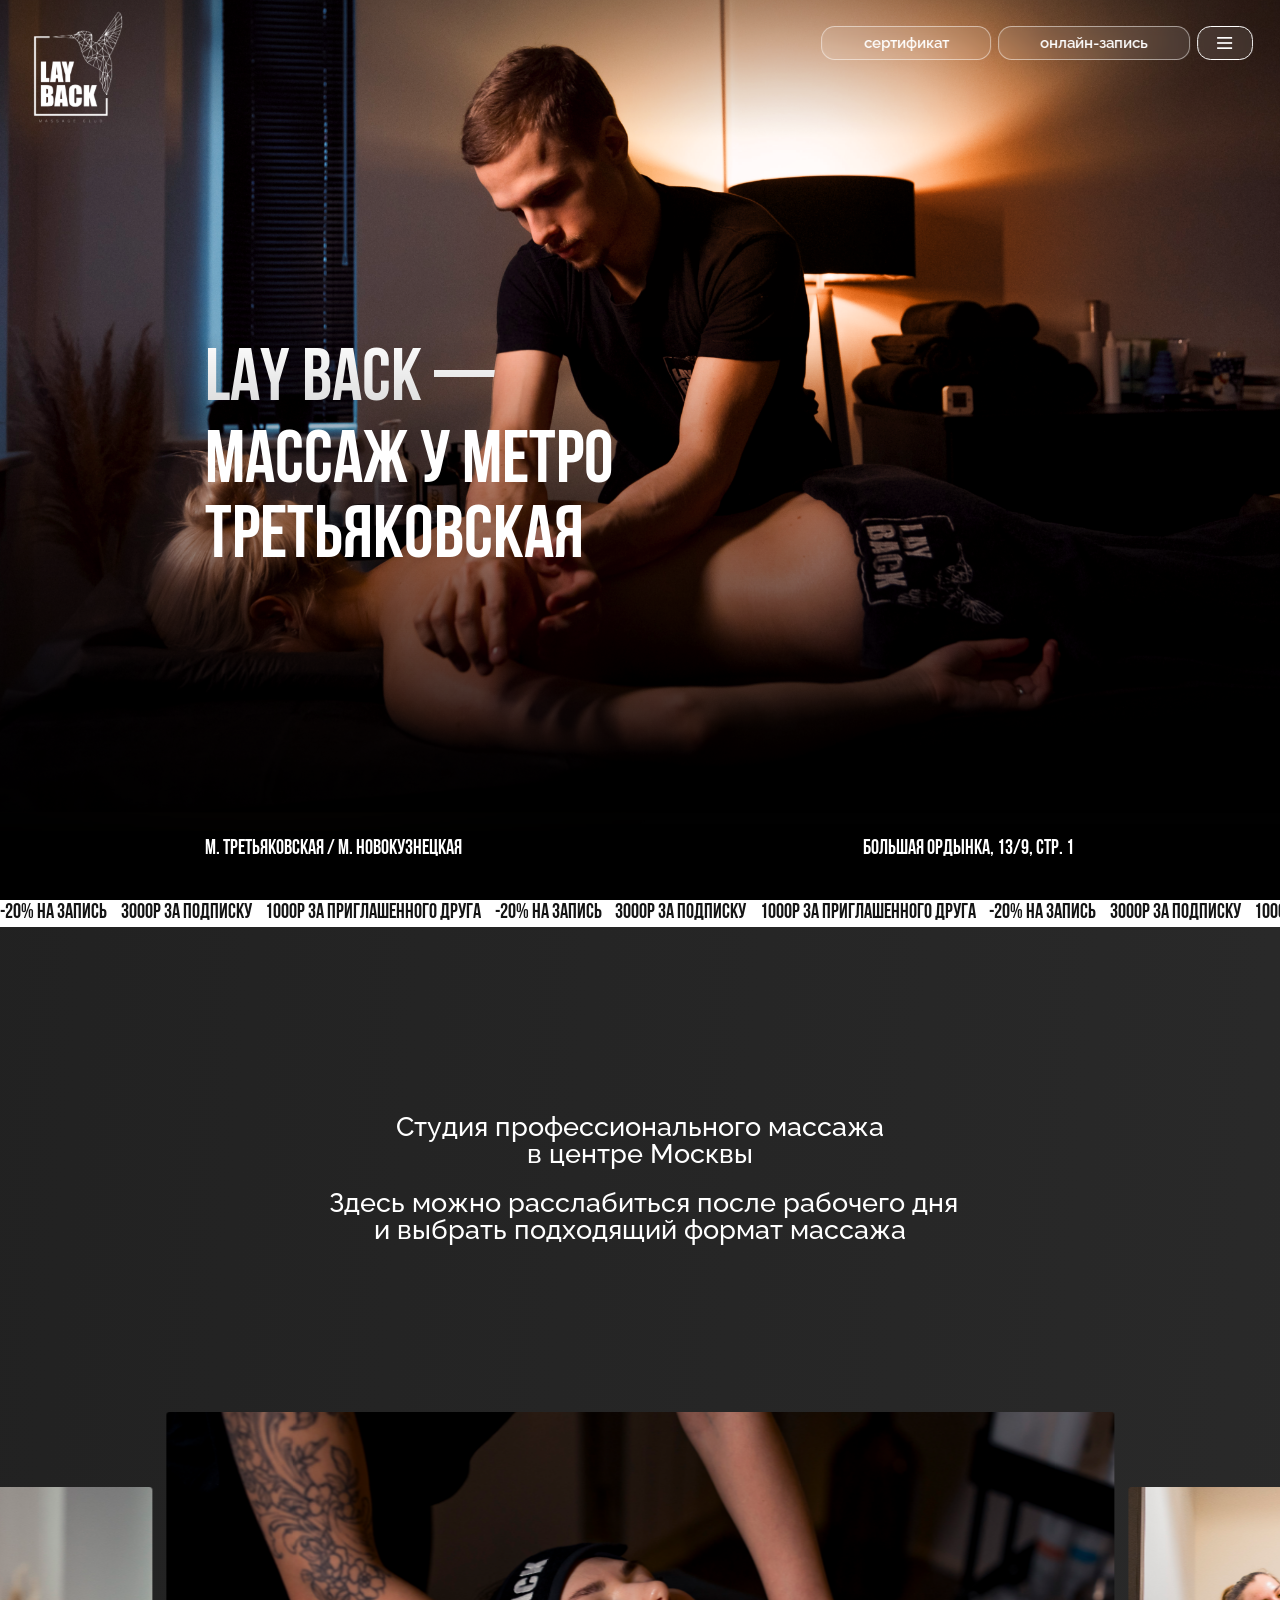
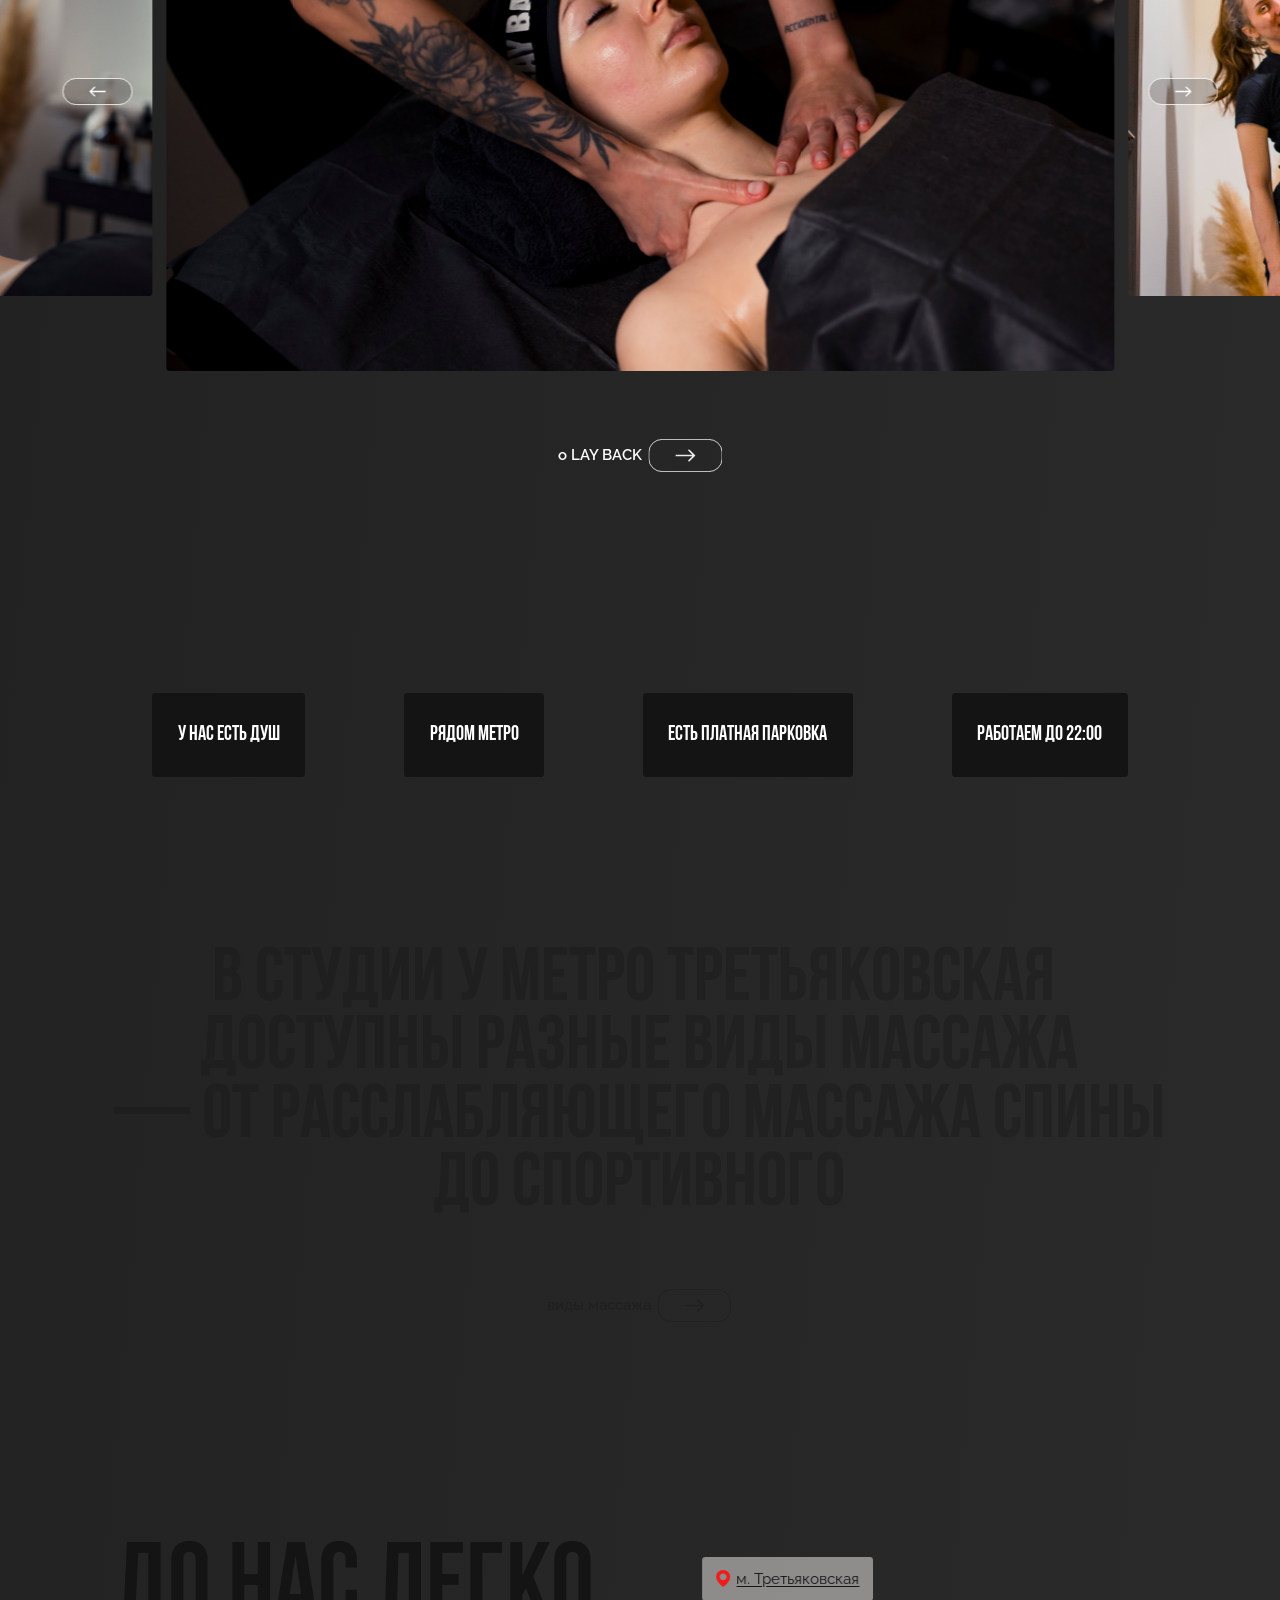
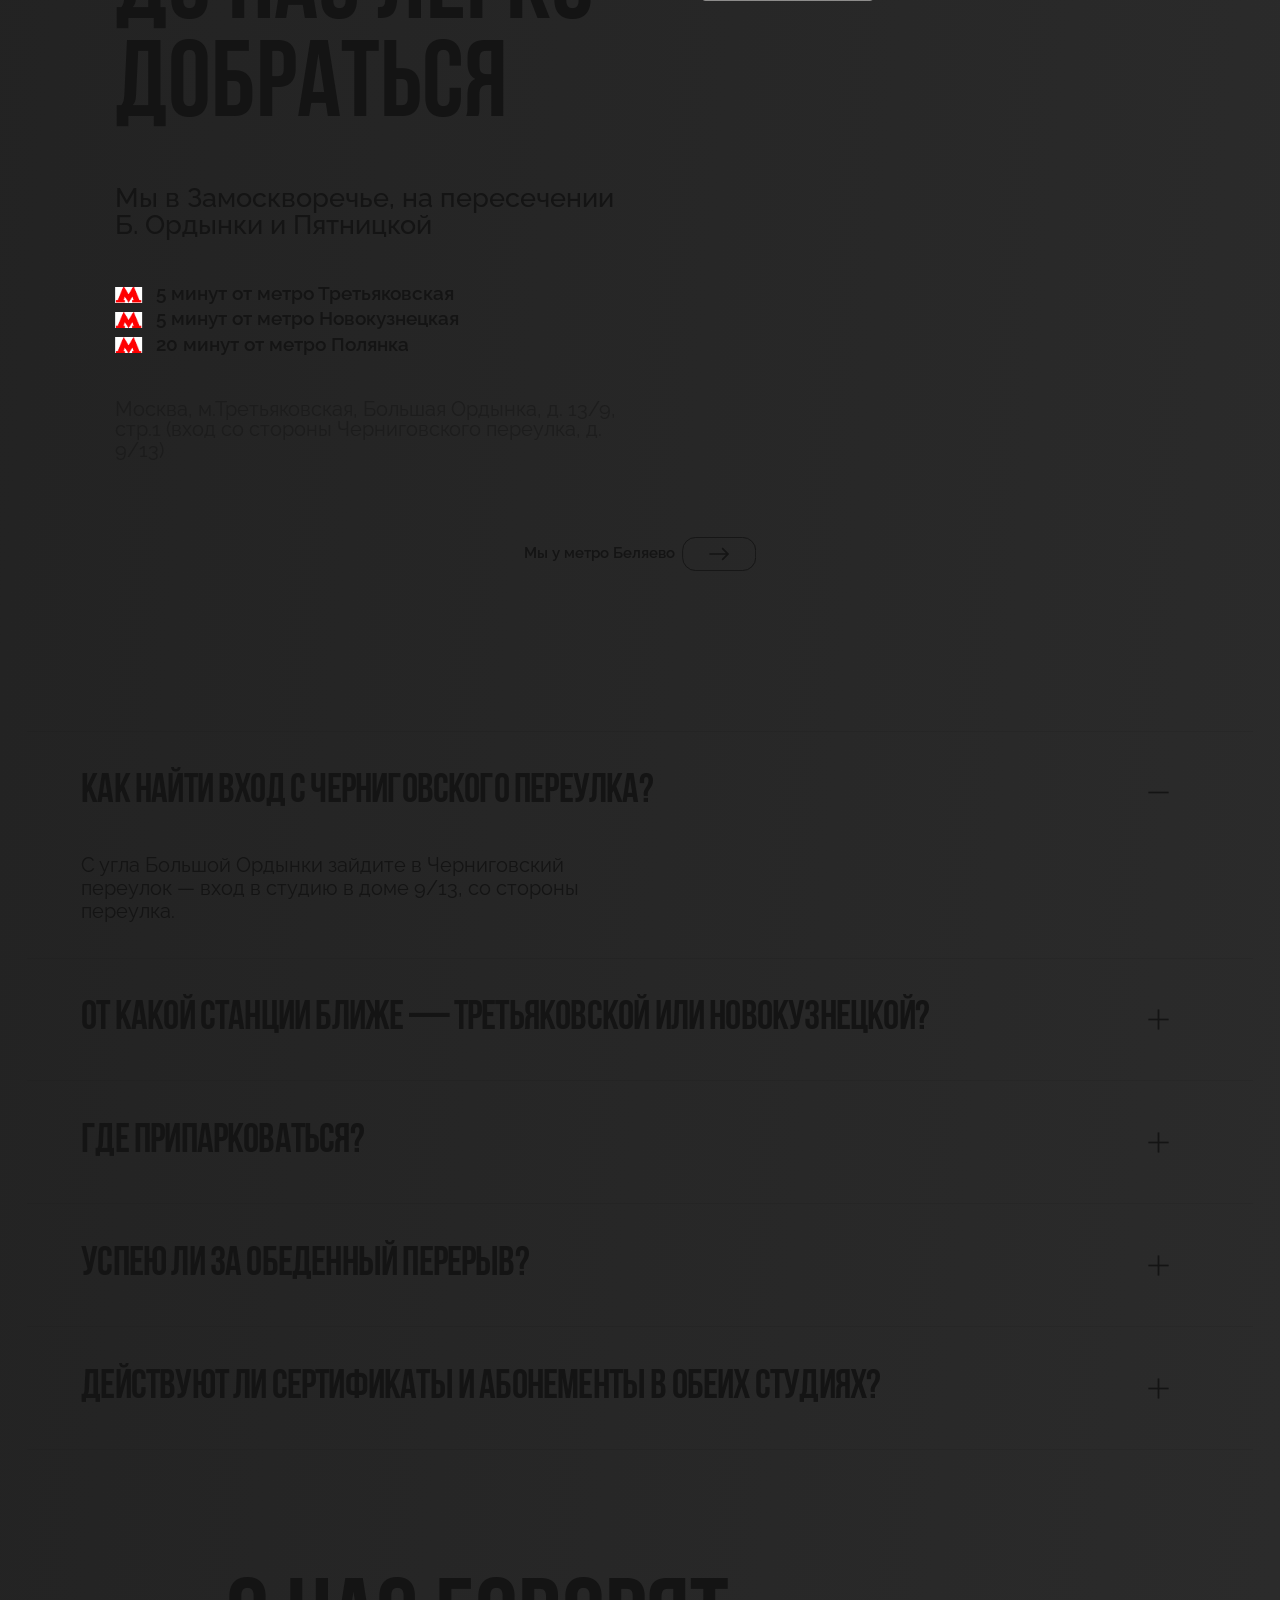
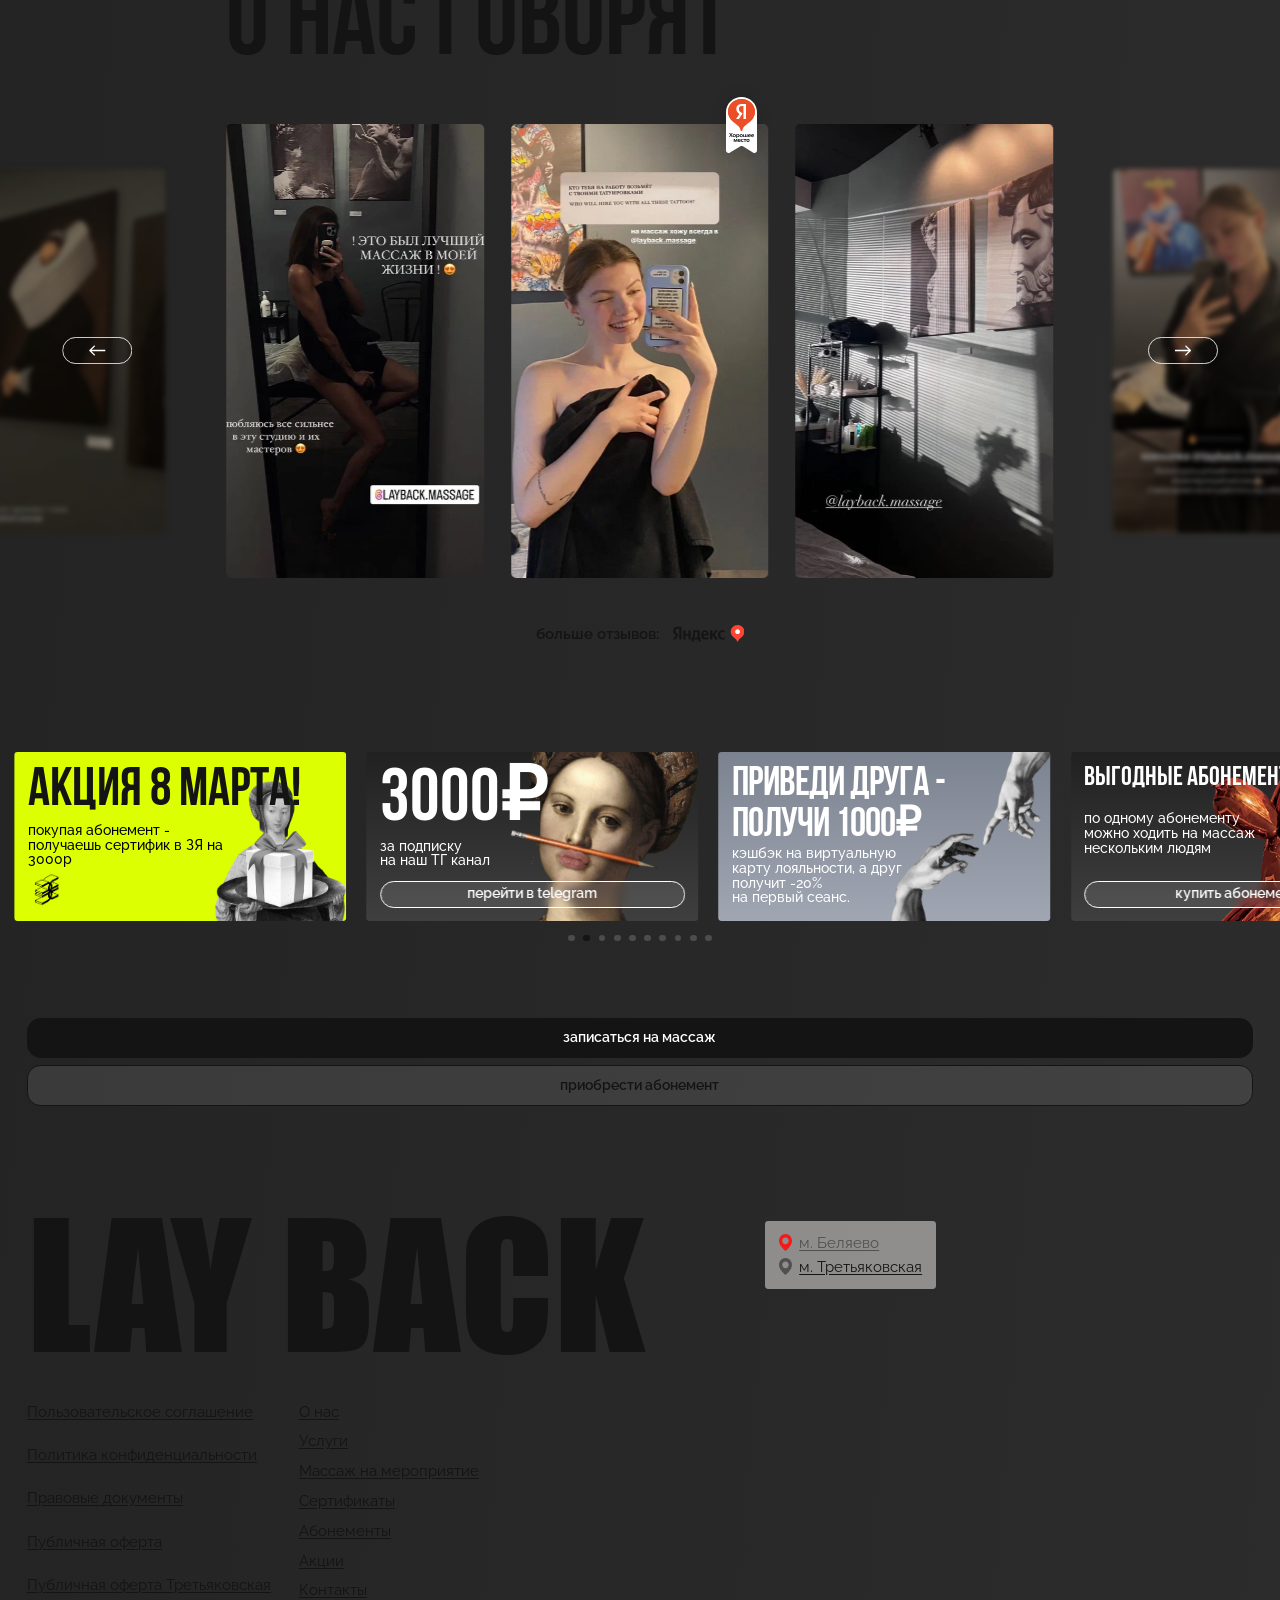
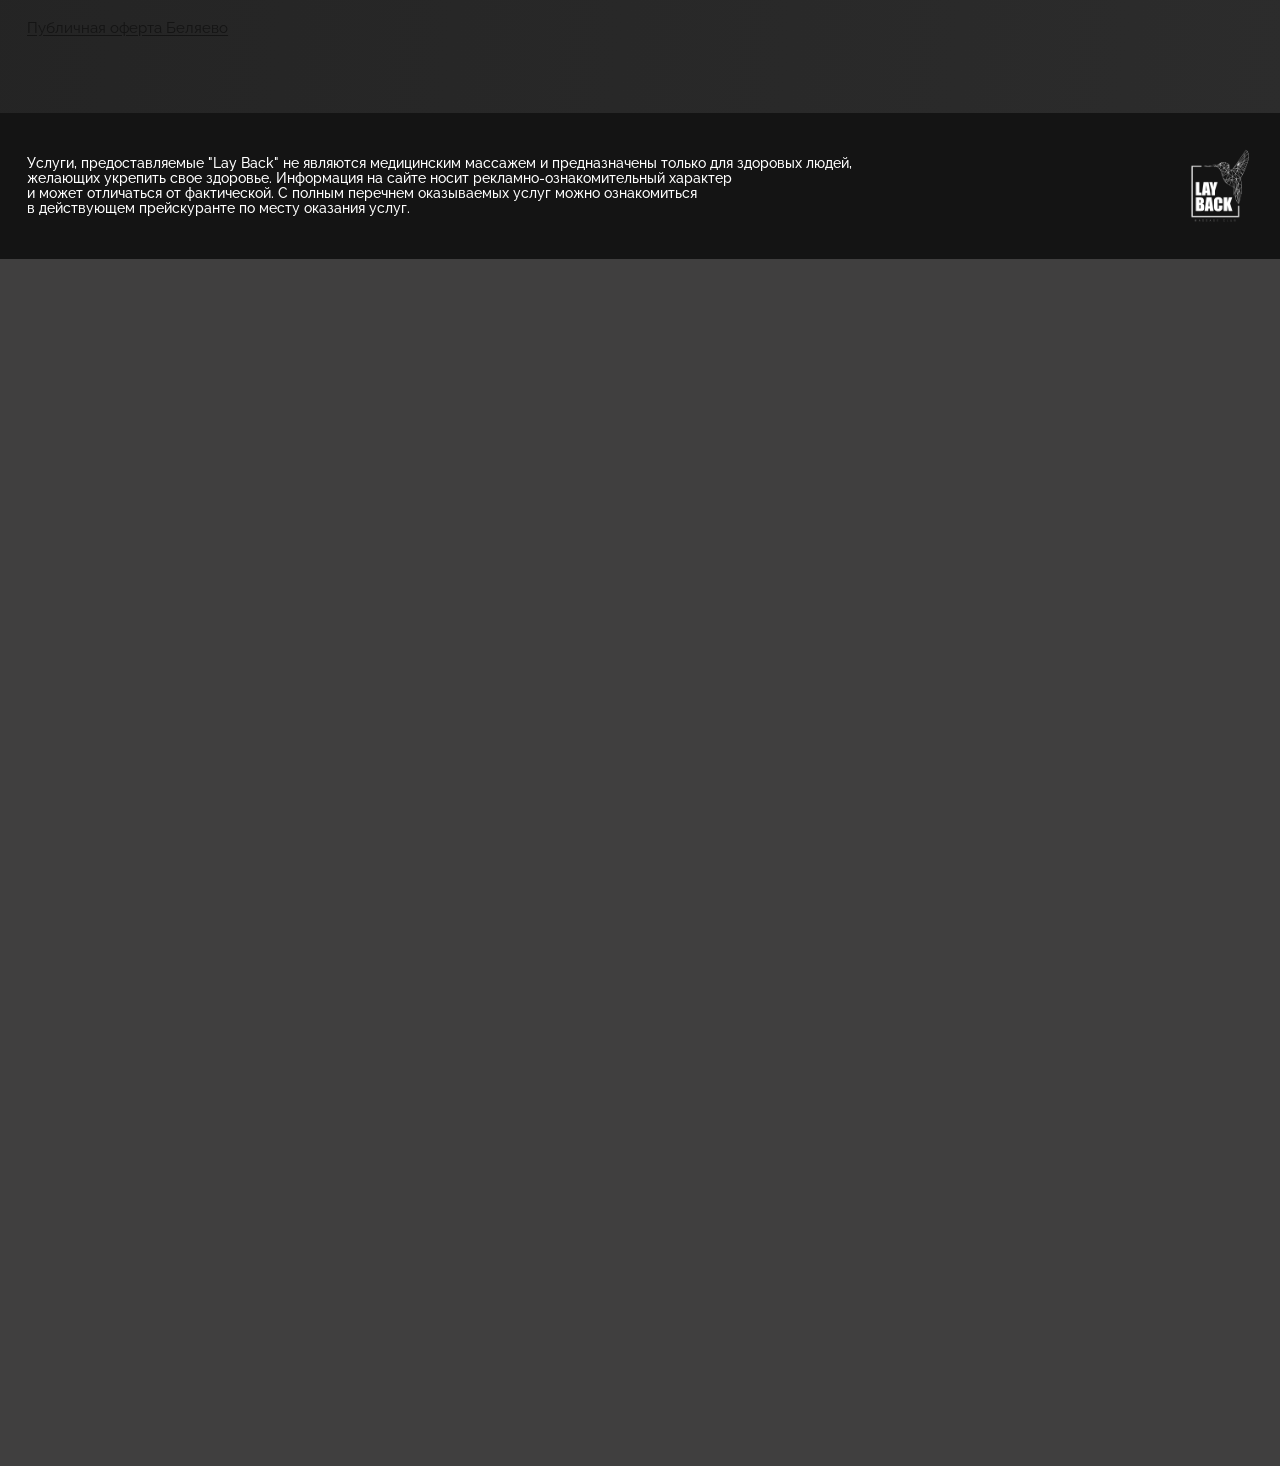
==== index.html @ c188bb70 "Update Tretyakovskaya FAQ questions and answers from TZ. Co-authored-by: Cursor <cursoragent@cursor." ====
<!DOCTYPE html>
<html lang="ru">
<head>
  <meta charset="UTF-8">
  <meta name="viewport" content="width=device-width, initial-scale=1">
  <title>LAY BACK — массаж у метро Третьяковская</title>
  <script>
    (function () {
      var q = location.search;
      var mobile = /\bmobile\b/.test(q) ? true : /\bdesktop\b/.test(q) ? false : window.innerWidth < 768;
      var vp = mobile ? 393 : 1512;
      var hero = mobile ? 852 : 982;
      var z = window.innerWidth / vp;
      var h = ((mobile && window.visualViewport) ? window.visualViewport.height : window.innerHeight) / z;
      document.documentElement.classList.toggle("is-mobile", mobile);
      document.documentElement.style.zoom = z;
      document.documentElement.style.setProperty("--page-zoom", String(z));
      document.documentElement.style.setProperty("--hero-h", h + "px");
      document.documentElement.style.setProperty("--hero-shift", (h - hero) + "px");
      document.documentElement.style.setProperty("--hero-y", String(h / hero));
    })();
  </script>
  <link rel="stylesheet" href="https://cdn.jsdelivr.net/npm/swiper@11/swiper-bundle.min.css">
  <link rel="stylesheet" href="css/styles.css?v=14">
  <link rel="stylesheet" href="css/mobile.css?v=15">
</head>
<body>
  <div class="page">
    <header class="header js-header">
      <a class="header__logo" href="https://lay-back.ru/">
        <img src="assets/logo.png" alt="LAY BACK">
      </a>
      <div class="header__actions">
        <div class="header__buttons">
          <a class="btn-ghost" href="https://lay-back.ru/sertifikaty/">сертификат</a>
          <a class="btn-ghost" href="https://n87133.yclients.com">онлайн-запись</a>
          <button class="btn-menu" type="button" aria-label="Открыть меню">
            <img src="assets/menu.svg" alt="">
          </button>
        </div>
      </div>
    </header>

    <div class="hero-stack">
    <section class="hero">
      <div class="hero__bg">
        <img class="hero__bg-desktop" src="assets/hero.png" alt="">
        <img class="hero__bg-mobile" src="assets/hero-mobile.png" alt="">
      </div>
      <p class="hero__brand font-bebas">LAY BACK —</p>
      <div class="hero__knockout">
        <img src="assets/hero-knockout.png?v=2" alt="">
      </div>
      <div class="hero__overlay"></div>
      <div class="hero__titles font-bebas">
        <h1 class="hero__title">МАССАЖ у метро<br>третьяковская</h1>
        <div class="hero__meta">
          <p>м. Третьяковская<span class="hero__meta-slash"> / </span><span class="hero__meta-break"></span>м. Новокузнецкая</p>
          <p>Большая Ордынка, 13/9, стр. 1</p>
        </div>
      </div>
    </section>

    <div class="ticker" aria-hidden="true">
      <div class="ticker__track">
        <div class="ticker__set">
          <span class="ticker__item">-20% на запись</span>
          <span class="ticker__item">3000р за подписку</span>
          <span class="ticker__item">1000р за приглашенного друга</span>
          <span class="ticker__item">-20% на запись</span>
          <span class="ticker__item">3000р за подписку</span>
          <span class="ticker__item">1000р за приглашенного друга</span>
          <span class="ticker__item">-20% на запись</span>
          <span class="ticker__item">3000р за подписку</span>
          <span class="ticker__item">1000р за приглашенного друга</span>
          <span class="ticker__item">-20% на запись</span>
          <span class="ticker__item">3000р за подписку</span>
          <span class="ticker__item">1000р за приглашенного друга</span>
        </div>
        <div class="ticker__set">
          <span class="ticker__item">-20% на запись</span>
          <span class="ticker__item">3000р за подписку</span>
          <span class="ticker__item">1000р за приглашенного друга</span>
          <span class="ticker__item">-20% на запись</span>
          <span class="ticker__item">3000р за подписку</span>
          <span class="ticker__item">1000р за приглашенного друга</span>
          <span class="ticker__item">-20% на запись</span>
          <span class="ticker__item">3000р за подписку</span>
          <span class="ticker__item">1000р за приглашенного друга</span>
          <span class="ticker__item">-20% на запись</span>
          <span class="ticker__item">3000р за подписку</span>
          <span class="ticker__item">1000р за приглашенного друга</span>
        </div>
      </div>
    </div>
    </div>

    <section class="about">
      <div class="about__intro">
        <p>Студия профессионального массажа<br>в центре Москвы</p>
        <p> Здесь можно расслабиться после рабочего дня<br>и выбрать подходящий формат массажа</p>
      </div>
      <div class="gallery">
        <div class="gallery__viewport">
          <div class="gallery__track" id="galleryTrack">
            <div class="gallery__photo" data-photo="0"><img src="assets/figma-g01.png" alt=""></div>
            <div class="gallery__photo" data-photo="1"><img src="assets/figma-g02.png" alt=""></div>
            <div class="gallery__photo is-center" data-photo="2"><img src="assets/figma-g03.png" alt=""></div>
            <div class="gallery__photo gallery__photo--04" data-photo="3"><img src="assets/figma-g04.png" alt=""></div>
            <div class="gallery__photo gallery__photo--05" data-photo="4">
              <img class="gallery__img-desktop" src="assets/figma-g05.png" alt="">
              <img class="gallery__img-mobile" src="assets/figma-g05-mobile.png" alt="">
            </div>
          </div>
          <div class="gallery__controls">
            <button class="gallery__arrow gallery__arrow--prev" type="button" aria-label="Назад">
              <img src="assets/arrow-gallery-l.svg" alt="">
            </button>
            <button class="gallery__arrow gallery__arrow--next" type="button" aria-label="Вперёд">
              <img src="assets/arrow-gallery-r.svg" alt="">
            </button>
          </div>
        </div>
        <a class="link-arrow" href="https://lay-back.ru/o-nas/">
          <h2 class="link-arrow__text">о LAY BACK</h2>
          <span class="link-arrow__icon">
            <img src="assets/arrow-text.svg" alt="">
          </span>
        </a>
      </div>
    </section>

    <section class="amenities">
      <div class="amenity"><span class="font-bebas">у нас есть душ</span></div>
      <div class="amenity"><span class="font-bebas">рядом метро</span></div>
      <div class="amenity"><span class="font-bebas">есть платная парковка</span></div>
      <div class="amenity"><span class="font-bebas">работаем до 22:00</span></div>
    </section>

    <section class="services">
      <h2 class="services__title font-bebas">В студии <br class="is-mobile-break">у метро Третьяковская доступны разные виды массажа<br>— от расслабляющего массажа спины<br>до спортивного</h2>
      <a class="link-arrow" href="https://lay-back.ru/uslugi/">
        <span class="link-arrow__text">виды массажа</span>
        <span class="link-arrow__icon">
          <img src="assets/arrow-text.svg" alt="">
        </span>
      </a>
    </section>

    <section class="location">
      <div class="location__row">
        <div class="location__address">
          <h2 class="location__title font-bebas">до нас легко добраться</h2>
          <p class="location__lead">Мы в Замоскворечье,<br class="is-mobile-break"> на пересечении<br>Б. Ордынки и Пятницкой</p>
          <div class="location__metros">
            <div class="location__metro">
              <div class="location__metro-icon">
                <img src="assets/metro-icon.png" alt="">
              </div>
              <span>5 минут от метро Третьяковская</span>
            </div>
            <div class="location__metro">
              <div class="location__metro-icon">
                <img src="assets/metro-icon.png" alt="">
              </div>
              <span>5 минут от метро Новокузнецкая</span>
            </div>
            <div class="location__metro">
              <div class="location__metro-icon">
                <img src="assets/metro-icon.png" alt="">
              </div>
              <span>20 минут от метро Полянка</span>
            </div>
          </div>
          <p class="location__full">Москва, м.Третьяковская, Большая Ордынка, д. 13/9, стр.1 (вход со стороны Черниговского переулка, д. 9/13)</p>
        </div>
        <div class="location__map">
          <div class="location__map-img">
            <iframe class="js-map-frame" title="Карта студии LAY BACK" src="https://yandex.ru/map-widget/v1/?ll=37.6244%2C55.7416&z=16&pt=37.6244,55.7416,pm2rdm&l=map"></iframe>
          </div>
          <div class="map-switcher map-switcher--location">
            <button class="map-switcher__item js-move-map-btn is-active" type="button" data-map="https://yandex.ru/map-widget/v1/?ll=37.6244%2C55.7416&z=16&pt=37.6244,55.7416,pm2rdm&l=map">
              <span class="map-switcher__icon"><img src="assets/icon-metro.svg" alt=""></span>
              <span class="map-switcher__label">м. Третьяковская</span>
            </button>
          </div>
        </div>
      </div>
      <a class="link-arrow" href="belyaevo/">
        <span class="link-arrow__text">Мы у <span class="location__metro-word">метро </span>Беляево</span>
        <span class="link-arrow__icon">
          <img src="assets/arrow-text.svg" alt="">
        </span>
      </a>
    </section>

    <section class="faq" aria-label="Вопросы и ответы">
      <div class="faq__list js-faq">
        <div class="faq__item is-open">
          <button class="faq__trigger" type="button" aria-expanded="true">
            <span class="faq__question font-bebas">Как найти вход с Черниговского переулка?</span>
            <span class="faq__icon" aria-hidden="true">
              <img class="faq__icon-plus" src="assets/faq-plus.svg" alt="">
              <img class="faq__icon-minus" src="assets/faq-minus.svg" alt="">
            </span>
          </button>
          <div class="faq__panel">
            <div class="faq__panel-inner">
              <p class="faq__answer">С угла Большой Ордынки зайдите в Черниговский переулок — вход в студию в доме 9/13, со стороны переулка.</p>
            </div>
          </div>
        </div>
        <div class="faq__item">
          <button class="faq__trigger" type="button" aria-expanded="false">
            <span class="faq__question font-bebas">От какой станции ближе — Третьяковской или Новокузнецкой?</span>
            <span class="faq__icon" aria-hidden="true">
              <img class="faq__icon-plus" src="assets/faq-plus.svg" alt="">
              <img class="faq__icon-minus" src="assets/faq-minus.svg" alt="">
            </span>
          </button>
          <div class="faq__panel">
            <div class="faq__panel-inner">
              <p class="faq__answer">Обе станции примерно одинаково близко: около 5 минут пешком от метро Третьяковская и от метро Новокузнецкая.</p>
            </div>
          </div>
        </div>
        <div class="faq__item">
          <button class="faq__trigger" type="button" aria-expanded="false">
            <span class="faq__question font-bebas">Где припарковаться?</span>
            <span class="faq__icon" aria-hidden="true">
              <img class="faq__icon-plus" src="assets/faq-plus.svg" alt="">
              <img class="faq__icon-minus" src="assets/faq-minus.svg" alt="">
            </span>
          </button>
          <div class="faq__panel">
            <div class="faq__panel-inner">
              <p class="faq__answer">Рядом есть платная парковка — удобнее оставить машину на прилегающих улицах у переулка и дойти пешком.</p>
            </div>
          </div>
        </div>
        <div class="faq__item">
          <button class="faq__trigger" type="button" aria-expanded="false">
            <span class="faq__question font-bebas">Успею ли за обеденный перерыв?</span>
            <span class="faq__icon" aria-hidden="true">
              <img class="faq__icon-plus" src="assets/faq-plus.svg" alt="">
              <img class="faq__icon-minus" src="assets/faq-minus.svg" alt="">
            </span>
          </button>
          <div class="faq__panel">
            <div class="faq__panel-inner">
              <p class="faq__answer">Да: короткие программы длятся 30 минут, плюс несколько минут на переодевание — закладывайте около часа.</p>
            </div>
          </div>
        </div>
        <div class="faq__item">
          <button class="faq__trigger" type="button" aria-expanded="false">
            <span class="faq__question font-bebas">Действуют ли сертификаты и абонементы в обеих студиях?</span>
            <span class="faq__icon" aria-hidden="true">
              <img class="faq__icon-plus" src="assets/faq-plus.svg" alt="">
              <img class="faq__icon-minus" src="assets/faq-minus.svg" alt="">
            </span>
          </button>
          <div class="faq__panel">
            <div class="faq__panel-inner">
              <p class="faq__answer">Да, сертификаты и абонементы Lay Back действуют в обеих студиях — на Третьяковской и на Беляево.</p>
            </div>
          </div>
        </div>
      </div>
    </section>

    <section class="reviews">
      <h2 class="reviews__title font-bebas">о нас <br class="is-mobile-break">говорят</h2>
      <div class="reviews__pin-slot" aria-hidden="true">
        <div class="reviews__pin">
          <img class="reviews__pin-1" src="assets/yandex-btn-1.svg" alt="">
          <img class="reviews__pin-2" src="assets/yandex-btn-2.svg" alt="">
          <img class="reviews__pin-3" src="assets/yandex-btn-3.svg" alt="">
          <img class="reviews__pin-4" src="assets/yandex-btn-4.svg" alt="">
          <img class="reviews__pin-5" src="assets/yandex-btn-5.svg" alt="">
        </div>
      </div>
      <div class="reviews__slider js-reviews-slider">
        <div class="reviews__track" id="reviewsTrack">
          <div class="reviews-slide"><img src="assets/review-p6.png" alt=""></div>
          <div class="reviews-slide"><img src="assets/review-p5.png" alt=""></div>
          <div class="reviews-slide"><img src="assets/review-p4.png" alt=""></div>
          <div class="reviews-slide"><img src="assets/review-a2.png" alt=""></div>
          <div class="reviews-slide is-active"><img src="assets/review-active.png" alt=""></div>
          <div class="reviews-slide"><img src="assets/review-a1.png" alt=""></div>
          <div class="reviews-slide"><img src="assets/review-p3.png" alt=""></div>
          <div class="reviews-slide"><img src="assets/review-p2.png" alt=""></div>
          <div class="reviews-slide"><img src="assets/review-p1.png" alt=""></div>
        </div>
        <div class="reviews-slider__nav">
          <button class="reviews__arrow reviews__arrow--prev" type="button" aria-label="Назад">
            <img src="assets/arrow-reviews-l.svg" alt="">
          </button>
          <button class="reviews__arrow reviews__arrow--next" type="button" aria-label="Вперёд">
            <img src="assets/arrow-reviews-r.svg" alt="">
          </button>
        </div>
      </div>
      <a class="reviews__more" href="https://yandex.ru/maps">
        <span class="reviews__more-text">больше отзывов:  </span>
        <span class="reviews__more-logo">
          <img src="assets/yandex-maps-logo.svg" alt="Яндекс">
        </span>
      </a>
    </section>

    <section class="sales">
      <div class="swiper js-offers-slider">
        <div class="swiper-wrapper">
          <article class="swiper-slide sale-card sale-card--wake">
            <div class="sale-card__art"><img src="assets/sale-art5.png" alt=""></div>
            <div class="sale-card__content">
              <p class="sale-card__title font-bebas">акция «пробуждение»</p>
              <p class="sale-card__discount font-bebas">-20%</p>
              <p class="sale-card__text">на запись в будние дни с 10:00 до 13:00</p>
            </div>
          </article>
          <article class="swiper-slide sale-card sale-card--march">
            <div class="sale-card__art"><img src="assets/sale-art4.png" alt=""></div>
            <div class="sale-card__content">
              <p class="sale-card__title font-bebas">акция 8 марта!</p>
              <p class="sale-card__text">покупая абонемент - получаешь сертифик в ЗЯ на 3000р</p>
              <div class="sale-card__logo"><img src="assets/sale-logo-zy.png" alt=""></div>
            </div>
          </article>
          <article class="swiper-slide sale-card sale-card--tg">
            <div class="sale-card__art-wrap">
              <div class="sale-card__art"><img src="assets/sale-art3.png" alt=""></div>
            </div>
            <div class="sale-card__content">
              <p class="sale-card__title font-bebas">3000₽</p>
              <p class="sale-card__text">за подписку<br>на наш ТГ канал</p>
              <a class="sale-card__btn" href="https://t.me/layback_massage">перейти в telegram</a>
            </div>
          </article>
          <article class="swiper-slide sale-card sale-card--friend">
            <div class="sale-card__art-wrap">
              <div class="sale-card__art"><img src="assets/sale-art2.png" alt=""></div>
            </div>
            <div class="sale-card__content">
              <p class="sale-card__title font-bebas">Приведи друга - получи 1000₽</p>
              <p class="sale-card__text">кэшбэк на виртуальную карту лояльности, а друг получит -20%<br>на первый сеанс.</p>
            </div>
          </article>
          <article class="swiper-slide sale-card sale-card--pass">
            <div class="sale-card__art-wrap">
              <div class="sale-card__art"><img src="assets/sale-art1.png" alt=""></div>
            </div>
            <div class="sale-card__content">
              <p class="sale-card__title font-bebas">Выгодные абонементы</p>
              <p class="sale-card__text">по одному абонементу можно ходить на массаж нескольким людям</p>
              <a class="sale-card__btn" href="https://lay-back.ru/abonement/">купить абонемент</a>
            </div>
          </article>
        </div>
        <div class="sales__dots swiper-pagination"></div>
      </div>
    </section>

    <section class="cta">
      <a class="cta__btn cta__btn--dark" href="https://n87133.yclients.com">записаться на массаж</a>
      <a class="cta__btn cta__btn--light" href="https://lay-back.ru/abonement/">приобрести абонемент</a>
    </section>

    <footer class="footer">
      <div class="footer__top">
        <div class="footer__content">
          <a class="footer__brand-text font-impact" href="https://lay-back.ru/">LAY BACK</a>
          <nav class="footer__nav">
            <ul class="footer__col footer__col--docs">
              <li><a href="https://lay-back.ru/polzovatelskoe_soglashenie.pdf">Пользовательское соглашение</a></li>
              <li><a href="https://lay-back.ru/politika3.pdf">Политика конфиденциальности</a></li>
              <li><a href="https://lay-back.ru/pravovye-dokumenty/">Правовые документы</a></li>
              <li><a href="https://lay-back.ru/publichnaya-oferta/">Публичная оферта</a></li>
              <li><a href="https://lay-back.ru/publichnaya-oferta-tretyakovskaya/">Публичная оферта Третьяковская</a></li>
              <li><a href="https://lay-back.ru/publichnaya-oferta-belyaevo/">Публичная оферта Беляево</a></li>
            </ul>
            <ul class="footer__col footer__col--menu">
              <li><a href="https://lay-back.ru/o-nas/">О нас</a></li>
              <li><a href="https://lay-back.ru/uslugi/">Услуги</a></li>
              <li><a href="https://lay-back.ru/massazh-na-meropriyatie/">Массаж на мероприятие</a></li>
              <li><a href="https://lay-back.ru/sertifikaty/">Сертификаты</a></li>
              <li><a href="https://lay-back.ru/abonement/">Абонементы</a></li>
              <li><a href="https://lay-back.ru/aktsii/">Акции</a></li>
              <li><a href="https://lay-back.ru/kontakty/">Контакты</a></li>
            </ul>
          </nav>
        </div>
        <div class="footer__map">
          <iframe class="js-map-frame" title="Карта студии LAY BACK" src="https://yandex.ru/map-widget/v1/?ll=37.6244%2C55.7416&z=16&pt=37.6244,55.7416,pm2rdm&l=map"></iframe>
          <div class="map-switcher map-switcher--footer">
            <button class="map-switcher__item js-move-map-btn" type="button" data-map="https://yandex.ru/map-widget/v1/?ll=37.5294%2C55.6775&z=16&pt=37.5294,55.6775,pm2rdm&l=map">
              <span class="map-switcher__icon"><img src="assets/icon-metro.svg" alt=""></span>
              <span class="map-switcher__label">м. Беляево</span>
            </button>
            <button class="map-switcher__item js-move-map-btn is-active" type="button" data-map="https://yandex.ru/map-widget/v1/?ll=37.6244%2C55.7416&z=16&pt=37.6244,55.7416,pm2rdm&l=map">
              <span class="map-switcher__icon"><img src="assets/icon-metro-inactive.svg" alt=""></span>
              <span class="map-switcher__label">м. Третьяковская</span>
            </button>
          </div>
        </div>
      </div>
      <div class="footer__legal">
        <p class="footer__legal-text">Услуги, предоставляемые "Lay Back" не являются медицинским массажем и предназначены только для здоровых людей,<br>желающих укрепить свое здоровье. Информация на сайте носит рекламно-ознакомительный характер<br>и может отличаться от фактической. С полным перечнем оказываемых услуг можно ознакомиться<br>в действующем прейскуранте по месту оказания услуг.</p>
        <a class="footer__legal-logo" href="https://lay-back.ru/">
          <img src="assets/logo.png" alt="LAY BACK">
        </a>
      </div>
    </footer>
  </div>
  <div class="hero__cta">
    <a class="hero__cta-btn hero__cta-btn--solid" href="https://n87133.yclients.com">онлайн-запись</a>
    <a class="hero__cta-btn hero__cta-btn--ghost" href="https://lay-back.ru/sertifikaty/">сертификат</a>
  </div>
  <script src="https://cdn.jsdelivr.net/npm/swiper@11/swiper-bundle.min.js"></script>
  <script src="js/main.js?v=11"></script>
</body>
</html>
---- css/styles.css ----
@font-face {
  font-family: "Impact";
  src: url("../Impact.ttf") format("truetype");
  font-weight: 400;
  font-style: normal;
  font-display: swap;
}

@font-face {
  font-family: "Bebas Neue";
  src: url("../BebasNeue-Thin.ttf") format("truetype");
  font-weight: 100;
  font-style: normal;
  font-display: swap;
}

@font-face {
  font-family: "Bebas Neue";
  src: url("../BebasNeue-Light.ttf") format("truetype");
  font-weight: 300;
  font-style: normal;
  font-display: swap;
}

@font-face {
  font-family: "Bebas Neue";
  src: url("../BebasNeue-Book.ttf") format("truetype");
  font-weight: 350;
  font-style: normal;
  font-display: swap;
}

@font-face {
  font-family: "Bebas Neue";
  src: url("../BebasNeue-Regular.ttf") format("truetype");
  font-weight: 400;
  font-style: normal;
  font-display: swap;
}

@font-face {
  font-family: "Bebas Neue";
  src: url("../BebasNeue-Bold.ttf") format("truetype");
  font-weight: 700;
  font-style: normal;
  font-display: swap;
}

@font-face {
  font-family: "Raleway";
  src: url("../Raleway-Thin.ttf") format("truetype");
  font-weight: 100;
  font-style: normal;
  font-display: swap;
}

@font-face {
  font-family: "Raleway";
  src: url("../Raleway-ThinItalic.ttf") format("truetype");
  font-weight: 100;
  font-style: italic;
  font-display: swap;
}

@font-face {
  font-family: "Raleway";
  src: url("../Raleway-ExtraLight.ttf") format("truetype");
  font-weight: 200;
  font-style: normal;
  font-display: swap;
}

@font-face {
  font-family: "Raleway";
  src: url("../Raleway-ExtraLightItalic.ttf") format("truetype");
  font-weight: 200;
  font-style: italic;
  font-display: swap;
}

@font-face {
  font-family: "Raleway";
  src: url("../Raleway-Light.ttf") format("truetype");
  font-weight: 300;
  font-style: normal;
  font-display: swap;
}

@font-face {
  font-family: "Raleway";
  src: url("../Raleway-LightItalic.ttf") format("truetype");
  font-weight: 300;
  font-style: italic;
  font-display: swap;
}

@font-face {
  font-family: "Raleway";
  src: url("../Raleway-Regular.ttf") format("truetype");
  font-weight: 400;
  font-style: normal;
  font-display: swap;
}

@font-face {
  font-family: "Raleway";
  src: url("../Raleway-Italic.ttf") format("truetype");
  font-weight: 400;
  font-style: italic;
  font-display: swap;
}

@font-face {
  font-family: "Raleway";
  src: url("../Raleway-Medium.ttf") format("truetype");
  font-weight: 500;
  font-style: normal;
  font-display: swap;
}

@font-face {
  font-family: "Raleway";
  src: url("../Raleway-MediumItalic.ttf") format("truetype");
  font-weight: 500;
  font-style: italic;
  font-display: swap;
}

@font-face {
  font-family: "Raleway";
  src: url("../Raleway-SemiBold.ttf") format("truetype");
  font-weight: 600;
  font-style: normal;
  font-display: swap;
}

@font-face {
  font-family: "Raleway";
  src: url("../Raleway-SemiBoldItalic.ttf") format("truetype");
  font-weight: 600;
  font-style: italic;
  font-display: swap;
}

@font-face {
  font-family: "Raleway";
  src: url("../Raleway-Bold.ttf") format("truetype");
  font-weight: 700;
  font-style: normal;
  font-display: swap;
}

@font-face {
  font-family: "Raleway";
  src: url("../Raleway-BoldItalic.ttf") format("truetype");
  font-weight: 700;
  font-style: italic;
  font-display: swap;
}

@font-face {
  font-family: "Raleway";
  src: url("../Raleway-ExtraBold.ttf") format("truetype");
  font-weight: 800;
  font-style: normal;
  font-display: swap;
}

@font-face {
  font-family: "Raleway";
  src: url("../Raleway-ExtraBoldItalic.ttf") format("truetype");
  font-weight: 800;
  font-style: italic;
  font-display: swap;
}

@font-face {
  font-family: "Raleway";
  src: url("../Raleway-Black.ttf") format("truetype");
  font-weight: 900;
  font-style: normal;
  font-display: swap;
}

@font-face {
  font-family: "Raleway";
  src: url("../Raleway-BlackItalic.ttf") format("truetype");
  font-weight: 900;
  font-style: italic;
  font-display: swap;
}

*,
*::before,
*::after {
  box-sizing: border-box;
  margin: 0;
  padding: 0;
}

@property --page-from {
  syntax: "<color>";
  inherits: true;
  initial-value: #212121;
}

@property --page-mid {
  syntax: "<color>";
  inherits: true;
  initial-value: #2c2c2c;
}

@property --page-to {
  syntax: "<color>";
  inherits: true;
  initial-value: #403f3f;
}

html,
body {
  background-color: var(--page-to);
  background-image: linear-gradient(var(--page-angle, 270deg), var(--page-from), var(--page-mid), var(--page-to));
  background-size: var(--page-size, 160% 160%);
  background-position: var(--page-pos, 20% 0%);
  background-repeat: no-repeat;
  color: #141414;
  font-family: "Raleway", sans-serif;
  font-weight: 400;
  overflow-x: hidden;
}

html.is-light,
body.is-light {
  --page-from: #fff;
  --page-mid: #fff;
  --page-to: #fff;
  --page-size: 100% 100%;
  --page-pos: 0 0;
  transition: --page-from 0.7s ease, --page-mid 0.7s ease, --page-to 0.7s ease, background-color 0.7s ease;
}

:root {
  --hero-h: 982px;
  --hero-shift: 0px;
  --hero-y: 1;
  --ticker-h: 32px;
  --page-from: #212121;
  --page-mid: #2c2c2c;
  --page-to: #403f3f;
  --page-angle: 95deg;
  --page-size: 200% 200%;
  --page-pos: 0% 0%;
}

img {
  display: block;
  max-width: none;
}

a {
  color: inherit;
  text-decoration: none;
}

button {
  border: 0;
  background: none;
  padding: 0;
  cursor: pointer;
  font: inherit;
  color: inherit;
}

.page {
  position: relative;
  width: 1512px;
  height: calc(7753px + var(--hero-shift) + var(--ticker-h));
  margin: 0 auto;
  overflow-x: hidden;
  overflow-y: visible;
  background: transparent;
}

.font-bebas {
  font-family: "Bebas Neue", sans-serif;
  font-weight: 700;
  font-style: normal;
}

.font-impact {
  font-family: "Impact", Haettenschweiler, "Arial Narrow Bold", sans-serif;
  font-weight: 400;
  font-style: normal;
}

/* ===== Header ===== */
.header {
  position: fixed;
  z-index: 100;
  top: 8px;
  left: 50%;
  width: 1448px;
  overflow: visible;
  display: flex;
  align-items: flex-start;
  justify-content: space-between;
  transform: translateX(-50%);
  transition: transform 0.35s ease;
  pointer-events: none;
}

.header.is-hidden {
  transform: translate(-50%, calc(-100% - 24px));
}

.header a,
.header button {
  pointer-events: auto;
}

.header__logo {
  width: 120.173px;
  height: 142.705px;
  flex-shrink: 0;
}

.header__logo img {
  width: 100%;
  height: 100%;
  object-fit: cover;
  transition: filter 0.2s, opacity 0.2s;
}

.header__logo:hover img {
  opacity: 0.8;
}

.header__actions {
  flex-shrink: 0;
  padding-top: 23px;
}

.header__buttons {
  display: flex;
  align-items: center;
  gap: 8px;
  width: 510px;
  overflow: visible;
}

.btn-ghost,
.btn-menu {
  display: flex;
  align-items: center;
  justify-content: center;
  flex-shrink: 0;
  height: 40px;
  border-radius: 16px;
  background: rgba(255, 253, 252, 0.1);
  backdrop-filter: blur(5px);
  -webkit-backdrop-filter: blur(5px);
  font-family: "Raleway", sans-serif;
  font-weight: 600;
  font-size: 18px;
  line-height: 1;
  white-space: nowrap;
  color: #fff;
  border: 1px solid rgba(255, 253, 252, 0.5);
  transition: background-color 0.2s, color 0.2s, border-color 0.2s;
}

.btn-ghost {
  width: 201px;
  padding: 0 16px;
}

.header__buttons .btn-ghost:nth-child(2) {
  width: 227px;
}

.btn-menu {
  width: 66px;
  padding: 0;
  border-color: #fff;
}

.btn-menu img {
  width: 18px;
  height: 14px;
  transition: filter 0.2s;
}

.btn-ghost:hover {
  background-color: #141414;
  border-color: #141414;
  color: #fff;
}

.btn-menu:hover {
  background-color: #fff;
  border-color: #fff;
}

.btn-menu:hover img {
  filter: brightness(0);
}

.header.is-dark .header__logo img,
.header.is-dark .btn-menu img {
  filter: brightness(0);
}

.header.is-dark .btn-ghost,
.header.is-dark .btn-menu {
  color: #141414;
  border-color: #141414;
}

.header.is-dark .btn-ghost:hover {
  background-color: #141414;
  color: #fff;
}

.header.is-dark .btn-menu:hover {
  background-color: #141414;
  border-color: #141414;
}

.header.is-dark .btn-menu:hover img {
  filter: none;
}

/* ===== Hero ===== */
.hero-stack {
  position: absolute;
  top: 0;
  left: 0;
  z-index: 0;
  width: 1512px;
  height: calc(var(--hero-h) + var(--ticker-h));
}

.hero {
  position: absolute;
  top: 0;
  left: 0;
  z-index: 0;
  width: 1512px;
  height: var(--hero-h);
  overflow: hidden;
  display: flex;
  flex-direction: column;
  align-items: center;
  padding-top: 0;
}

.hero__bg {
  position: absolute;
  inset: 0;
  background: #101010;
}

.hero__bg img {
  position: absolute;
  top: 0;
  left: 0;
  width: 1512px;
  height: 982px;
  object-fit: cover;
  object-position: top center;
}

.hero__bg-mobile {
  display: none;
}

.hero__brand {
  position: absolute;
  top: 408px;
  left: 242px;
  z-index: 0;
  color: #fff;
  font-size: 88px;
  line-height: 1;
  white-space: nowrap;
  transform: translate3d(0, var(--hero-text-y, 0px), 0);
  will-change: transform;
}

.hero__dash-spacer {
  visibility: hidden;
}

.hero__knockout {
  position: absolute;
  z-index: 0;
  left: 550px;
  top: 299px;
  width: 116px;
  height: 309px;
  overflow: hidden;
}

.hero__knockout img {
  width: 100%;
  height: 100%;
  object-fit: cover;
  object-position: top center;
}

.hero__overlay {
  position: absolute;
  z-index: 1;
  left: 0;
  right: 0;
  top: 397px;
  bottom: 0;
  width: 1512px;
  height: auto;
  pointer-events: none;
  background: linear-gradient(to top, #000 8.166%, rgba(0, 0, 0, 0));
}

.hero__titles {
  position: absolute;
  z-index: 2;
  left: 242px;
  top: 504px;
  bottom: 48px;
  width: 1027px;
  display: flex;
  flex-direction: column;
  justify-content: space-between;
  gap: 0;
  color: #fff;
  transform: translate3d(0, var(--hero-text-y, 0px), 0);
  will-change: transform;
}

.hero__title {
  margin: 0;
  font-size: 88px;
  font-weight: 700;
  line-height: 1;
  white-space: pre;
}

.hero__meta-slash {
  white-space: pre;
}

.hero__meta-break {
  display: none;
}

.hero__cta {
  display: none;
}

.is-mobile-only {
  display: none !important;
}

.is-mobile-break {
  display: none;
}

.hero__meta {
  display: flex;
  align-items: center;
  justify-content: space-between;
  width: 100%;
  font-size: 24px;
  line-height: 1;
  white-space: nowrap;
}

@keyframes ticker-move {
  from { transform: translateX(0); }
  to { transform: translateX(-50%); }
}

.ticker {
  position: absolute;
  z-index: 3;
  top: var(--hero-h);
  left: 0;
  width: 1512px;
  height: var(--ticker-h);
  overflow: hidden;
  background: #fff;
  display: flex;
  align-items: center;
}

.ticker__track {
  display: flex;
  width: max-content;
  animation: ticker-move 40s linear infinite;
}

.ticker:hover .ticker__track {
  animation-play-state: paused;
}

.ticker__set {
  display: flex;
  flex-shrink: 0;
  gap: 16px;
  padding-right: 16px;
}

.ticker__item {
  font-family: "Bebas Neue", sans-serif;
  font-weight: 700;
  font-size: 24px;
  line-height: 1;
  color: #141414;
  white-space: nowrap;
}

/* ===== About + Gallery ===== */
.about {
  position: absolute;
  top: calc(var(--hero-h) + var(--ticker-h));
  left: 50%;
  transform: translateX(-50%) translate3d(0, var(--rise, 0px), 0);
  width: 4464px;
  padding: 220px 0 200px;
  display: flex;
  flex-direction: column;
  align-items: center;
  gap: 200px;
}

.about__intro {
  width: 964px;
  display: flex;
  flex-direction: column;
  align-items: flex-start;
  gap: 25px;
  text-align: center;
  font-family: "Raleway", sans-serif;
  font-weight: 500;
  font-size: 32px;
  line-height: 1;
  color: #fff;
}

.about__intro p {
  width: 100%;
  white-space: pre-wrap;
}

.about .link-arrow__text {
  color: #fff;
  transition: color 0.7s ease;
}

.about .link-arrow__icon img {
  filter: invert(1);
  transition: filter 0.7s ease;
}

.about .link-arrow:hover .link-arrow__icon {
  background: #fff;
}

.about .link-arrow:hover .link-arrow__icon img {
  filter: none;
}

html.is-light .about .link-arrow__text {
  color: #141414;
}

html.is-light .about .link-arrow__icon img {
  filter: none;
}

html.is-light .about .link-arrow:hover .link-arrow__icon {
  background: #141414;
}

html.is-light .about .link-arrow:hover .link-arrow__icon img {
  filter: invert(1);
}

.gallery {
  width: 1512px;
  display: flex;
  flex-direction: column;
  align-items: center;
  gap: 80px;
}

.gallery__viewport {
  position: relative;
  width: 1512px;
  height: 660px;
  overflow: visible;
}

.gallery__track {
  position: absolute;
  top: 0;
  left: 0;
  display: flex;
  align-items: center;
  gap: 16px;
  height: 660px;
  will-change: transform;
  transform: translateX(-1476px);
  transition: transform 0.6s;
}

.gallery__track.is-snapping,
.gallery__track.is-snapping .gallery__photo {
  transition: none;
}

.gallery__photo {
  position: relative;
  flex-shrink: 0;
  overflow: hidden;
  width: 820px;
  height: 483px;
  border-radius: 4px;
  transition: width 0.6s, height 0.6s;
}

.gallery__photo img {
  position: absolute;
  inset: 0;
  width: 100%;
  height: 100%;
  object-fit: cover;
}

.gallery__photo.is-center {
  width: 1120px;
  height: 660px;
}

.gallery__photo--05 img {
  object-position: bottom;
}

.gallery__img-mobile {
  display: none;
}

.gallery__controls {
  position: absolute;
  top: 314px;
  left: 50%;
  width: 1366px;
  height: 32px;
  z-index: 3;
  transform: translateX(-50%);
  pointer-events: none;
}

.gallery__arrow {
  position: absolute;
  top: 0;
  width: 83px;
  height: 32px;
  pointer-events: auto;
  transition: opacity 0.2s, filter 0.2s;
}

.gallery__arrow:hover {
  background: #fff;
  border-radius: 16px;
}

.gallery__arrow:hover img {
  filter: invert(1);
}

.gallery__arrow img,
.reviews__arrow img {
  width: 83px;
  height: 32px;
  object-fit: contain;
}

.gallery__arrow--prev {
  left: 0;
  transform: scaleX(-1);
  transform-origin: center center;
}

.gallery__arrow--next {
  right: 0;
  left: auto;
}

.link-arrow {
  display: flex;
  align-items: center;
  gap: 8px;
  transition: opacity 0.2s;
}

.link-arrow:hover .link-arrow__icon {
  background: #141414;
  border-radius: 16px;
}

.link-arrow:hover .link-arrow__icon img {
  filter: invert(1);
}

.link-arrow__text {
  margin: 0;
  font-family: "Raleway", sans-serif;
  font-weight: 600;
  font-size: 18px;
  line-height: 1;
  color: #141414;
  white-space: nowrap;
}

.link-arrow__icon {
  width: 87px;
  height: 40px;
  flex-shrink: 0;
}

.link-arrow__icon img {
  width: 87px;
  height: 40px;
}

/* ===== Amenities ===== */
.amenities {
  position: absolute;
  top: calc(2595px + var(--hero-shift) + var(--ticker-h));
  left: 50%;
  transform: translateX(-50%) translate3d(0, var(--rise, 0px), 0);
  width: 1512px;
  padding: 0 180px 200px;
  display: flex;
  align-items: center;
  justify-content: space-between;
}

.amenity {
  display: flex;
  align-items: center;
  justify-content: center;
  height: 100px;
  padding: 20px 30px;
  background: #141414;
  border-radius: 4px;
  flex-shrink: 0;
}

.amenity span {
  color: #fff;
  font-size: 24px;
  line-height: 1;
  text-align: center;
  white-space: nowrap;
}

/* ===== Services ===== */
.services {
  position: absolute;
  top: calc(2895px + var(--hero-shift) + var(--ticker-h));
  left: -1px;
  width: 1512px;
  padding-bottom: 200px;
  display: flex;
  flex-direction: column;
  align-items: center;
  gap: 80px;
  transform: translate3d(0, var(--rise, 0px), 0);
}

.services__title {
  width: 1248px;
  margin: 0;
  font-size: 90px;
  font-weight: 700;
  line-height: 0.9;
  text-align: center;
  color: #141414;
  white-space: pre-wrap;
}

.services__title .word-wrapper {
  display: inline-block;
  white-space: nowrap;
}

.services__title [data-reveal] {
  opacity: 0.3;
  transition: opacity 0.2s ease;
}

.services__title [data-reveal].is-on {
  opacity: 1;
}

.services .link-arrow {
  opacity: 0.3;
  transition: opacity 0.2s ease;
}

.services .link-arrow.is-on {
  opacity: 1;
}

/* ===== Location ===== */
.location {
  position: absolute;
  top: calc(3600px + var(--hero-shift) + var(--ticker-h));
  left: 50%;
  transform: translateX(-50%) translate3d(0, var(--rise, 0px), 0);
  width: 1240px;
  display: flex;
  flex-direction: column;
  align-items: center;
  gap: 80px;
}

.location__row {
  display: flex;
  align-items: flex-start;
  gap: 80px;
  width: 100%;
}

.location__address {
  width: 598px;
  display: flex;
  flex-direction: column;
  align-items: flex-start;
  gap: 54px;
  flex-shrink: 0;
}

.location__title {
  width: 100%;
  font-size: 128px;
  line-height: 0.9;
  color: #141414;
}

.location__lead {
  width: 100%;
  font-family: "Raleway", sans-serif;
  font-weight: 500;
  font-size: 32px;
  line-height: 1;
  color: #141414;
  white-space: pre-wrap;
}

.location__metros {
  display: flex;
  flex-direction: column;
  align-items: flex-start;
  gap: 8px;
}

.location__metro {
  display: flex;
  align-items: flex-end;
  gap: 16px;
}

.location__metro-icon {
  position: relative;
  width: 32px;
  height: 19px;
  overflow: hidden;
  flex-shrink: 0;
}

.location__metro-icon img {
  position: absolute;
  height: 339.15%;
  width: 171.19%;
  left: -35.59%;
  top: -82.35%;
  max-width: none;
}

.location__metro span {
  font-family: "Raleway", sans-serif;
  font-weight: 600;
  font-size: 22px;
  line-height: 1;
  color: #141414;
  white-space: nowrap;
}

.location__full {
  width: 100%;
  font-family: "Raleway", sans-serif;
  font-weight: 400;
  font-size: 24px;
  line-height: 1;
  color: rgba(20, 20, 20, 0.5);
}

.location__map {
  position: relative;
  width: 562px;
  height: 621px;
  border-radius: 4px;
  overflow: hidden;
  opacity: 0.95;
  flex-shrink: 0;
}

.location__map-img {
  position: absolute;
  left: 50%;
  top: calc(50% + 3px);
  transform: translate(-50%, -50%);
  width: 888.568px;
  height: 629px;
}

.location__map-img iframe,
.footer__map iframe {
  display: block;
  width: 100%;
  height: 100%;
  border: 0;
}

.map-switcher {
  position: absolute;
  display: flex;
  flex-direction: column;
  align-items: flex-start;
  gap: 8px;
  padding: 16px;
  border-radius: 4px;
  background: rgba(255, 253, 252, 0.5);
  backdrop-filter: blur(5px);
  -webkit-backdrop-filter: blur(5px);
}

.map-switcher--location {
  top: 16px;
  left: 16px;
}

.map-switcher--footer {
  top: 24px;
  left: 24px;
}

.map-switcher__icon {
  width: 16px;
  height: 20px;
  flex-shrink: 0;
}

.map-switcher__icon img {
  width: 16px;
  height: 20px;
}

.map-switcher__item {
  display: flex;
  align-items: flex-end;
  gap: 8px;
  cursor: pointer;
  transition: opacity 0.2s;
}

.map-switcher--location .map-switcher__item {
  cursor: default;
}

.map-switcher__item:hover {
  opacity: 0.75;
}

.map-switcher--location .map-switcher__item:hover {
  opacity: 1;
}

.map-switcher__item .map-switcher__label {
  font-family: "Raleway", sans-serif;
  font-weight: 400;
  font-size: 18px;
  line-height: 1;
  text-decoration: underline;
  text-underline-position: from-font;
  white-space: nowrap;
  color: rgba(20, 20, 20, 0.5);
}

.map-switcher__item.is-active .map-switcher__label {
  color: #141414;
}

/* ===== FAQ ===== */
.faq {
  position: absolute;
  top: calc(4530px + var(--hero-shift) + var(--ticker-h));
  left: 32px;
  width: 1448px;
}

.faq__list {
  display: flex;
  flex-direction: column;
  width: 100%;
}

.faq__item {
  border-top: 1px solid rgba(20, 20, 20, 0.12);
}

.faq__item:last-child {
  border-bottom: 1px solid rgba(20, 20, 20, 0.12);
}

.faq__trigger {
  display: flex;
  align-items: flex-start;
  justify-content: space-between;
  gap: 24px;
  width: 100%;
  padding: 48px 96px 48px 64px;
  text-align: left;
  cursor: pointer;
}

.faq__question {
  flex: 1;
  min-width: 0;
  font-size: 48px;
  line-height: 1;
  letter-spacing: -0.96px;
  color: #141414;
}

.faq__icon {
  position: relative;
  flex-shrink: 0;
  width: 32px;
  height: 32px;
  margin-top: 8px;
}

.faq__icon img {
  position: absolute;
  inset: 0;
  width: 32px;
  height: 32px;
  transition: opacity 0.25s ease, transform 0.25s ease;
}

.faq__icon-minus {
  opacity: 0;
  transform: rotate(-90deg);
}

.faq__item.is-open .faq__icon-plus {
  opacity: 0;
  transform: rotate(90deg);
}

.faq__item.is-open .faq__icon-minus {
  opacity: 1;
  transform: rotate(0deg);
}

.faq__panel {
  display: grid;
  grid-template-rows: 0fr;
  transition: grid-template-rows 0.35s ease;
}

.faq__item.is-open .faq__panel {
  grid-template-rows: 1fr;
}

.faq__panel-inner {
  overflow: hidden;
  min-height: 0;
}

.faq__answer {
  padding: 0 96px 40px 64px;
  max-width: 760px;
  font-family: "Raleway", sans-serif;
  font-weight: 400;
  font-size: 24px;
  line-height: 1.15;
  color: #141414;
}

/* ===== Reviews ===== */
.reviews {
  position: absolute;
  top: calc(5532px + var(--hero-shift) + var(--ticker-h));
  left: 0;
  width: 1512px;
  height: 801px;
}

.reviews__pin-slot {
  position: absolute;
  top: 139px;
  left: 857px;
  z-index: 6;
  width: 37.593px;
  height: 66.853px;
  pointer-events: none;
}

.reviews__pin {
  position: relative;
  width: 37.593px;
  height: 66.853px;
  overflow: hidden;
  filter: drop-shadow(0 0 7.925px rgba(0, 0, 0, 0.12));
}

.reviews__pin img {
  position: absolute;
}

.reviews__pin-1 {
  top: 0;
  left: 0;
  width: 37.593px;
  height: 66.853px;
}

.reviews__pin-2 {
  top: 3.27px;
  left: 3.45px;
  width: 30.825px;
  height: 29.411px;
}

.reviews__pin-3 {
  top: 3.33px;
  left: 3.51px;
  width: 30.803px;
  height: 36.737px;
}

.reviews__pin-4 {
  top: 9.17px;
  left: 12px;
  width: 12.254px;
  height: 17.645px;
}

.reviews__pin-5 {
  top: 43.42px;
  left: 4.09px;
  width: 29.309px;
  height: 10.138px;
}

.reviews__title {
  width: 628px;
  margin: 0 0 56px 267px;
  font-size: 128px;
  line-height: 0.9;
  color: #141414;
}

.reviews__slider {
  position: relative;
  overflow: visible;
  width: 1512px;
  height: 536px;
}

.reviews__track {
  position: absolute;
  top: 0;
  left: 0;
  display: flex;
  align-items: center;
  height: 536px;
  will-change: transform;
}

.reviews__track.is-snapping,
.reviews__track.is-snapping .reviews-slide {
  transition: none;
}

.reviews-slide {
  position: relative;
  flex-shrink: 0;
  overflow: hidden;
  width: 244px;
  height: 430px;
  margin: 0 32px 0 0;
  border-radius: 6px;
  filter: blur(3px);
  transition: width 0.6s, height 0.6s, margin 0.6s, filter 0.6s;
}

.reviews-slide::after {
  content: "";
  position: absolute;
  inset: 0;
  z-index: 1;
  background: rgba(0, 0, 0, 0.4);
  border-radius: 6px;
  opacity: 1;
  pointer-events: none;
  transition: opacity 0.4s ease-in-out;
}

.reviews-slide img {
  position: absolute;
  left: 50%;
  top: -20%;
  display: block;
  width: 118%;
  height: auto;
  max-width: none;
  transform: translateX(-50%);
  object-fit: cover;
  border-radius: 6px;
}

.reviews-slide.is-active,
.reviews-slide.is-prev,
.reviews-slide.is-next {
  width: 304px;
  height: 536px;
  filter: none;
  z-index: 2;
}

.reviews-slide.is-active::after,
.reviews-slide.is-prev::after,
.reviews-slide.is-next::after {
  opacity: 0;
}

.reviews-slider__nav {
  position: absolute;
  top: 252px;
  left: 0;
  z-index: 10;
  width: 1512px;
  height: 32px;
  pointer-events: none;
}

.reviews__arrow {
  position: absolute;
  top: 0;
  width: 83px;
  height: 32px;
  pointer-events: auto;
  display: flex;
  align-items: center;
  justify-content: center;
  transition: opacity 0.2s;
}

.reviews__arrow--prev {
  left: 73px;
  transform: scaleX(-1);
  transform-origin: center center;
}

.reviews__arrow--next {
  right: 73px;
  left: auto;
}

.reviews__arrow:hover {
  background: #fff;
  border-radius: 16px;
}

.reviews__arrow:hover img {
  filter: invert(1);
}

.reviews__more {
  display: flex;
  align-items: flex-end;
  justify-content: center;
  gap: 8px;
  width: 100%;
  margin-top: 56px;
}

.reviews__more-text {
  font-family: "Raleway", sans-serif;
  font-weight: 600;
  font-size: 18px;
  line-height: 1;
  color: #141414;
  white-space: pre;
}

.reviews__more-logo {
  width: 84px;
  height: 20px;
  flex-shrink: 0;
}

.reviews__more-logo img {
  width: 84px;
  height: 20px;
}

/* ===== Sales ===== */
.sales {
  position: absolute;
  top: calc(6445px + var(--hero-shift) + var(--ticker-h));
  left: 0;
  width: 1512px;
  height: 250px;
  overflow: hidden;
}

.sales .js-offers-slider {
  position: relative;
  overflow: visible;
  padding-bottom: 32px;
}

.sales .swiper-wrapper {
  transition-timing-function: ease;
}

.sale-card {
  position: relative;
  width: 392px;
  height: 200px;
  overflow: hidden;
  border-radius: 4px;
}

.sale-card__content {
  position: absolute;
  inset: 0;
  z-index: 2;
  display: flex;
  flex-direction: column;
  align-items: flex-start;
  justify-content: space-between;
  padding: 16px;
  color: #fff;
}

.sale-card__title {
  line-height: 1;
}

.sale-card__text {
  font-family: "Raleway", sans-serif;
  font-weight: 500;
  font-size: 16px;
  line-height: 1.1;
}

.sale-card__btn {
  display: flex;
  align-items: center;
  justify-content: center;
  width: 100%;
  height: 32px;
  padding: 0 48px;
  border: 1px solid #fff;
  border-radius: 16px;
  background: rgba(255, 253, 252, 0.1);
  backdrop-filter: blur(5px);
  -webkit-backdrop-filter: blur(5px);
  font-family: "Raleway", sans-serif;
  font-weight: 600;
  font-size: 16px;
  line-height: 1;
  color: #fff;
  white-space: nowrap;
  transition: background-color 0.2s, color 0.2s;
}

.sale-card__btn:hover {
  background-color: #fff;
  border-color: #fff;
  color: #141414;
}

.sale-card--wake {
  background: linear-gradient(to left, #403f3f, #212121);
}

.sale-card--wake .sale-card__content {
  padding: 16px;
}

.sale-card--wake .sale-card__title {
  font-size: 48px;
  letter-spacing: -0.96px;
  height: 60px;
  margin-bottom: -9.5px;
  width: 100%;
}

.sale-card--wake .sale-card__discount {
  font-size: 88px;
  line-height: 1;
  margin-bottom: -9.5px;
  white-space: nowrap;
}

.sale-card--wake .sale-card__text {
  height: 39px;
  width: 183px;
}

.sale-card--wake .sale-card__art {
  position: absolute;
  right: 0;
  bottom: 0;
  z-index: 1;
  width: 186px;
  height: 160px;
}

.sale-card--wake .sale-card__art img {
  width: 100%;
  height: 100%;
  object-fit: cover;
}

.sale-card--march {
  background: #dcff02;
}

.sale-card--march .sale-card__title {
  width: 100%;
  font-size: 64px;
  color: #141414;
}

.sale-card--march .sale-card__text {
  width: 252px;
  color: #000;
}

.sale-card--march .sale-card__logo {
  width: 44px;
  height: 44px;
}

.sale-card--march .sale-card__logo img {
  width: 100%;
  height: 100%;
  object-fit: cover;
}

.sale-card--march .sale-card__art {
  position: absolute;
  left: 169.96px;
  top: 7.7px;
  z-index: 1;
  width: 288.226px;
  height: 216.064px;
  -webkit-mask-image: url("../assets/sale-art4-mask.svg");
  mask-image: url("../assets/sale-art4-mask.svg");
  -webkit-mask-size: 167.466px 192.682px;
  mask-size: 167.466px 192.682px;
  -webkit-mask-position: 63.038px 23.297px;
  mask-position: 63.038px 23.297px;
  -webkit-mask-repeat: no-repeat;
  mask-repeat: no-repeat;
}

.sale-card--march .sale-card__art img {
  width: 100%;
  height: 100%;
  object-fit: cover;
}

.sale-card--tg {
  background: linear-gradient(to top, #403f3f, #212121);
}

.sale-card--tg .sale-card__title {
  font-size: 88px;
  height: 72px;
  width: 100%;
}

.sale-card--tg .sale-card__text {
  width: 144px;
  white-space: pre-wrap;
}

.sale-card--tg .sale-card__art-wrap {
  position: absolute;
  left: 105px;
  top: -97px;
  z-index: 1;
  width: 356.093px;
  height: 446.005px;
  display: flex;
  align-items: center;
  justify-content: center;
}

.sale-card--tg .sale-card__art {
  width: 263.924px;
  height: 390.992px;
  transform: rotate(15deg);
  overflow: hidden;
}

.sale-card--tg .sale-card__art img {
  position: absolute;
  height: 131.87%;
  width: 260.69%;
  left: -160.69%;
  top: -31.87%;
}

.sale-card--friend {
  background: linear-gradient(to top, #a0a6b2, #7c8390);
}

.sale-card--friend .sale-card__content {
  padding: 16px;
  justify-content: flex-start;
}

.sale-card--friend .sale-card__title {
  font-size: 48px;
  letter-spacing: -0.96px;
  height: 95px;
  width: 254px;
}

.sale-card--friend .sale-card__text {
  height: 66px;
  width: 215px;
  white-space: pre-wrap;
}

.sale-card--friend .sale-card__art-wrap {
  position: absolute;
  left: calc(50% + 112.57px);
  top: -77px;
  z-index: 1;
  width: 381.146px;
  height: 381.146px;
  transform: translateX(-50%);
  display: flex;
  align-items: center;
  justify-content: center;
}

.sale-card--friend .sale-card__art {
  width: 281.39px;
  height: 281.39px;
  transform: rotate(-61.71deg);
}

.sale-card--friend .sale-card__art img {
  width: 100%;
  height: 100%;
  object-fit: cover;
}

.sale-card--pass {
  background: linear-gradient(to top, #403f3f, #212121);
}

.sale-card--pass .sale-card__title {
  font-size: 32px;
  height: 24px;
  width: 360px;
}

.sale-card--pass .sale-card__text {
  width: 203px;
}

.sale-card--pass .sale-card__art-wrap {
  position: absolute;
  left: 92.68px;
  top: -44px;
  z-index: 1;
  width: 375.645px;
  height: 372px;
  display: flex;
  align-items: center;
  justify-content: center;
}

.sale-card--pass .sale-card__art {
  width: 292.092px;
  height: 285.705px;
  transform: rotate(21.2deg);
  overflow: hidden;
}

.sale-card--pass .sale-card__art img {
  position: absolute;
  height: 107.29%;
  width: 91.38%;
  left: 0.01%;
  top: 1.47%;
}

.sales__dots {
  position: absolute;
  top: 224px;
  left: 0;
  width: 100%;
  height: auto;
  display: flex;
  justify-content: center;
  gap: 2px;
}

.sales__dots .swiper-pagination-bullet {
  width: 8px;
  height: 8px;
  margin: 0 1px;
  background: #e0e0e0;
  opacity: 0.2;
  border-radius: 50%;
}

.sales__dots .swiper-pagination-bullet-active {
  opacity: 1;
  background: #141414;
}

/* ===== CTA ===== */
.cta {
  position: absolute;
  top: calc(6759px + var(--hero-shift) + var(--ticker-h));
  left: 32px;
  width: 1448px;
  display: flex;
  flex-direction: column;
  gap: 8px;
}

.cta__btn {
  display: flex;
  align-items: center;
  justify-content: center;
  height: 48px;
  padding: 0 16px;
  border-radius: 16px;
  font-family: "Raleway", sans-serif;
  font-weight: 600;
  font-size: 16px;
  line-height: 1;
  white-space: nowrap;
  transition: background-color 0.2s, color 0.2s;
}

.cta__btn--dark {
  background: #141414;
  border: 1px solid #141414;
  color: #fff;
}

.cta__btn--light {
  background: rgba(255, 253, 252, 0.1);
  border: 1px solid #141414;
  color: #141414;
}

.cta__btn--dark:hover,
.cta__btn--light:hover {
  background-color: rgba(20, 20, 20, 0.5);
  color: #fff;
}

/* ===== Footer ===== */
.footer {
  position: absolute;
  top: calc(6975px + var(--hero-shift) + var(--ticker-h));
  left: 0;
  width: 1512px;
  height: 778px;
}

.footer__top {
  display: flex;
  align-items: flex-start;
  justify-content: space-between;
  height: 514px;
  padding: 0 32px;
  overflow: hidden;
}

.footer__content {
  width: 732px;
  flex-shrink: 0;
}

.footer__brand-text {
  display: block;
  margin: 0 0 40px;
  font-family: "Impact", Haettenschweiler, "Arial Narrow Bold", sans-serif;
  font-weight: 400;
  font-style: normal;
  font-size: 200px;
  line-height: 1;
  color: #141414;
  white-space: nowrap;
}

.footer__nav {
  display: flex;
  align-items: flex-start;
  gap: 48px;
}

.footer__col {
  display: flex;
  flex-direction: column;
  list-style: none;
}

.footer__col--docs {
  width: 273px;
}

.footer__col--docs li {
  margin-bottom: 32px;
}

.footer__col--menu {
  width: 215px;
}

.footer__col--menu li {
  margin-bottom: 16px;
}

.footer__col li:last-child {
  margin-bottom: 0;
}

.footer__col a {
  font-family: "Raleway", sans-serif;
  font-weight: 400;
  font-size: 18px;
  line-height: 1;
  color: #141414;
  text-decoration: underline;
  text-underline-position: from-font;
  white-space: nowrap;
  transition: opacity 0.2s;
}

.footer__col a:hover {
  opacity: 0.7;
}

.footer__map {
  position: relative;
  width: 600px;
  height: 512px;
  border-radius: 4px;
  overflow: hidden;
  opacity: 0.95;
  flex-shrink: 0;
}

.footer__map iframe {
  position: absolute;
  left: 50%;
  top: 50%;
  transform: translate(-50%, -50%);
  width: 727px;
  height: 514px;
  border: 0;
}

.footer__legal {
  position: absolute;
  left: 0;
  right: 0;
  top: 605px;
  display: flex;
  align-items: center;
  justify-content: space-between;
  padding: 40px 32px;
  background: #141414;
}

.footer__legal-text {
  font-family: "Raleway", sans-serif;
  font-weight: 500;
  font-size: 16px;
  line-height: 1.1;
  color: #fff;
  white-space: nowrap;
}

.footer__legal-logo {
  width: 78px;
  height: 93px;
  flex-shrink: 0;
}

.footer__legal-logo img {
  width: 100%;
  height: 100%;
  object-fit: cover;
}

.preview-switch {
  display: none;
}
---- css/mobile.css ----
/* ===== Mobile / 393 ===== */
html.is-mobile .is-mobile-only {
  display: flex !important;
}

html.is-mobile .is-mobile-break {
  display: inline;
}

html.is-mobile {
  --sticky-cta-bottom: 5px;
  --sticky-cta-stack: 104px;
  --sticky-cta-gap: 22px;
}

html.is-mobile .page {
  width: 393px;
  height: calc(6506px + var(--hero-h));
}

html.is-mobile .ticker {
  display: flex;
  width: 393px;
}

html.is-mobile .ticker__item {
  font-size: 24px;
}

/* Header */
html.is-mobile .header {
  top: 7px;
  width: 361px;
}

html.is-mobile .header__logo {
  width: 87.579px;
  height: 104px;
}

html.is-mobile .header__actions {
  padding-top: 25px;
}

html.is-mobile .header__buttons {
  width: auto;
}

html.is-mobile .header__buttons .btn-ghost {
  display: none;
}

html.is-mobile .btn-menu {
  width: 59px;
}

/* Hero */
html.is-mobile .hero-stack {
  width: 393px;
  height: calc(var(--hero-h) + var(--ticker-h));
}

html.is-mobile .hero {
  width: 393px;
  height: var(--hero-h);
  padding: 158px 16px calc(var(--sticky-cta-bottom) + var(--sticky-cta-stack) + var(--sticky-cta-gap));
  display: flex;
  flex-direction: column;
  align-items: flex-start;
  overflow: hidden;
}

html.is-mobile .hero__bg-desktop {
  display: none;
}

html.is-mobile .hero__bg-mobile {
  display: block;
  width: 393px;
  height: 100%;
  object-fit: cover;
  object-position: center top;
}

html.is-mobile .hero__knockout,
html.is-mobile .hero__overlay {
  display: none;
}

html.is-mobile .hero__dash-spacer {
  display: none;
}

html.is-mobile .hero__brand {
  position: relative;
  top: auto;
  left: auto;
  width: auto;
  max-width: 100%;
  padding-left: 0;
  font-size: 48px;
  text-align: left;
}

html.is-mobile .hero__titles {
  position: relative;
  left: auto;
  top: auto;
  bottom: auto;
  width: 100%;
  flex: 1;
  display: flex;
  flex-direction: column;
  justify-content: space-between;
  margin-top: 2px;
}

html.is-mobile .hero__title {
  font-size: 48px;
  white-space: normal;
}

html.is-mobile .hero__meta {
  display: flex;
  flex-direction: column;
  align-items: flex-start;
  gap: 7px;
  width: 250px;
  white-space: normal;
}

html.is-mobile .hero__meta-slash {
  display: none;
}

html.is-mobile .hero__meta-break {
  display: block;
}

html.is-mobile .hero__cta {
  display: flex;
  position: fixed;
  z-index: 5000;
  left: 50%;
  bottom: var(--sticky-cta-bottom);
  width: 361px;
  flex-direction: column;
  gap: 8px;
  transform: translateX(-50%);
  pointer-events: none;
}

html.is-mobile .hero__cta.is-hidden {
  opacity: 0;
  visibility: hidden;
  pointer-events: none;
}

html.is-mobile .hero__cta-btn {
  display: flex;
  align-items: center;
  justify-content: center;
  height: 48px;
  padding: 0 48px;
  border-radius: 16px;
  backdrop-filter: blur(5px);
  -webkit-backdrop-filter: blur(5px);
  font-family: "Raleway", sans-serif;
  font-weight: 600;
  font-size: 20px;
  line-height: 1;
  white-space: nowrap;
  pointer-events: auto;
}

html.is-mobile .hero__cta-btn--solid {
  background: #fff;
  border: 1px solid #fff;
  color: #141414;
}

html.is-mobile .hero__cta-btn--ghost {
  background: rgba(255, 253, 252, 0.1);
  border: 1px solid #fff;
  color: #fff;
}

html.is-mobile.is-light .hero__cta-btn--solid {
  background: #141414;
  border-color: #141414;
  color: #fff;
}

html.is-mobile.is-light .hero__cta-btn--ghost {
  background: rgba(20, 20, 20, 0.08);
  border-color: #141414;
  color: #141414;
}

/* About + Gallery */
html.is-mobile .about {
  top: calc(var(--hero-h) + var(--ticker-h));
  width: 393px;
  padding: 128px 0 120px;
  gap: 120px;
}

html.is-mobile .about__intro {
  width: 361px;
  gap: 20px;
  font-size: 22px;
  line-height: 1.2;
  color: #fff;
  text-align: center;
  align-items: center;
}

html.is-mobile .about__intro p {
  white-space: normal;
}

html.is-mobile .about__intro p:first-child br {
  display: none;
}

html.is-mobile .gallery {
  width: 393px;
  gap: 40px;
  overflow: visible;
}

html.is-mobile .gallery__viewport {
  width: 393px;
  height: 540px;
  overflow-x: auto !important;
  overflow-y: hidden;
  scroll-snap-type: x mandatory;
  scroll-padding-left: 8px;
  scroll-padding-right: 8px;
  -webkit-overflow-scrolling: touch;
  scrollbar-width: none;
}

html.is-mobile .gallery__viewport::-webkit-scrollbar {
  display: none;
}

html.is-mobile .gallery__track {
  position: relative;
  top: auto;
  left: auto;
  display: flex;
  align-items: stretch;
  gap: 8px;
  width: max-content;
  height: 540px;
  padding: 0 8px;
  transform: none !important;
  will-change: auto;
}

html.is-mobile .gallery__photo,
html.is-mobile .gallery__photo.is-center {
  position: relative;
  width: 349px;
  height: 540px;
  overflow: hidden;
  border-radius: 4px;
  scroll-snap-align: start;
  scroll-snap-stop: always;
  flex-shrink: 0;
  transition: none;
}

html.is-mobile .gallery__photo img {
  position: absolute;
  inset: 0;
  display: block;
  width: 100%;
  height: 100%;
  max-width: none;
  object-fit: cover;
  object-position: center;
  pointer-events: none;
  -webkit-user-drag: none;
  user-select: none;
}

html.is-mobile .gallery__photo--04 img {
  inset: auto;
  left: -15.29%;
  top: -14.79%;
  width: 131.52%;
  height: 114.74%;
}

html.is-mobile .gallery__img-desktop {
  display: none !important;
}

html.is-mobile .gallery__photo--05 img {
  object-fit: fill;
  object-position: center;
}

html.is-mobile .gallery__controls,
html.is-mobile .gallery__arrow {
  display: none !important;
}

html.is-mobile .link-arrow__text {
  font-size: 20px;
}

/* Amenities */
html.is-mobile .amenities {
  top: calc(1256px + var(--hero-h));
  width: 393px;
  padding: 0 16px 120px;
  flex-direction: column;
  align-items: stretch;
  justify-content: flex-start;
  gap: 32px;
}

html.is-mobile .amenity {
  width: 100%;
  height: auto;
  padding: 10px;
  background: transparent;
  border-bottom: 1px solid #000;
}

html.is-mobile .amenity span {
  color: #141414;
}

/* Services */
html.is-mobile .services {
  top: calc(1652px + var(--hero-h));
  left: 0;
  width: 393px;
  padding: 0 16px 120px;
  gap: 60px;
}

html.is-mobile .services__title {
  width: 100%;
  font-size: 52px;
  line-height: 0.9;
  white-space: normal;
}

/* Location */
html.is-mobile .location {
  top: calc(2248px + var(--hero-h));
  left: 16px;
  transform: translate3d(0, var(--rise, 0px), 0);
  width: 361px;
  gap: 32px;
  align-items: stretch;
}

html.is-mobile .location__row,
html.is-mobile .location__address {
  display: contents;
}

html.is-mobile .location__title {
  order: 1;
  font-size: 80px;
  text-align: right;
}

html.is-mobile .location__lead {
  order: 2;
  font-size: 22px;
  white-space: normal;
}

html.is-mobile .location__map {
  order: 3;
  width: 361px;
  height: 360px;
}

html.is-mobile .location__map-img {
  width: 525px;
  height: 372px;
}

html.is-mobile .location__full {
  order: 4;
  font-size: 20px;
  white-space: normal;
}

html.is-mobile .location__metros {
  order: 5;
  gap: 16px;
}

html.is-mobile .location__metro span {
  font-size: 18px;
}

html.is-mobile .location .link-arrow {
  order: 6;
  justify-content: center;
  width: 100%;
  margin-top: 28px;
}

html.is-mobile .map-switcher--location .map-switcher__label {
  font-size: 14px;
}

/* FAQ */
html.is-mobile .faq {
  top: calc(3306px + var(--hero-h));
  left: 0;
  width: 393px;
}

html.is-mobile .faq__trigger {
  gap: 16px;
  padding: 32px 16px;
}

html.is-mobile .faq__question {
  max-width: 274px;
  font-size: 32px;
  letter-spacing: -0.64px;
}

html.is-mobile .faq__icon {
  width: 24px;
  height: 24px;
  margin-top: 4px;
}

html.is-mobile .faq__icon img {
  width: 24px;
  height: 24px;
}

html.is-mobile .faq__answer {
  padding: 0 16px 32px;
  max-width: none;
  font-weight: 500;
  font-size: 16px;
  line-height: 1.15;
}

/* Reviews */
html.is-mobile .reviews {
  top: calc(4066px + var(--hero-h));
  width: 393px;
  height: 688px;
  overflow: hidden;
}

html.is-mobile .reviews__title {
  width: 280px;
  margin: 0 0 0 17px;
  font-size: 80px;
  line-height: 0.9;
}

html.is-mobile .reviews__pin-slot {
  top: 160px;
  left: calc(50% + 86.3px);
  transform: translateX(-50%);
  z-index: 6;
}

html.is-mobile .reviews__slider {
  width: 393px;
  height: 428px;
  margin-top: 48px;
  overflow: hidden;
}

html.is-mobile .reviews__track {
  position: absolute;
  top: 0;
  left: 0;
  height: 428px;
  align-items: center;
  cursor: grab;
}

html.is-mobile .reviews-slide img {
  position: absolute;
  inset: auto;
  left: -6.09%;
  top: -13.21%;
  width: 114.95%;
  height: 143.69%;
  max-width: none;
  transform: none !important;
  object-fit: cover;
  pointer-events: none;
  -webkit-user-drag: none;
}

html.is-mobile .reviews-slide,
html.is-mobile .reviews-slide.is-prev,
html.is-mobile .reviews-slide.is-next,
html.is-mobile .reviews-slide.swiper-slide {
  width: 175px;
  height: 308px;
  margin: 0;
  z-index: 1;
  overflow: hidden;
  border-radius: 6px;
}

html.is-mobile .reviews-slide:not(.is-active) {
  filter: blur(1.5px);
}

html.is-mobile .reviews-slide.is-active {
  width: 242px;
  height: 428px;
  filter: none;
  z-index: 2;
}

html.is-mobile .reviews-slide.is-prev::after,
html.is-mobile .reviews-slide.is-next::after,
html.is-mobile .reviews-slide::after {
  opacity: 1;
}

html.is-mobile .reviews-slide.is-active::after {
  opacity: 0;
}

html.is-mobile .reviews-slider__nav {
  display: none !important;
}

html.is-mobile .reviews__more {
  margin: 48px auto 0;
  width: 257px;
}

html.is-mobile .reviews__more-text {
  font-size: 20px;
}

/* Sales */
html.is-mobile .sales {
  top: calc(4868px + var(--hero-h));
  width: 393px;
  height: 190px;
  overflow: hidden;
}

html.is-mobile .sale-card {
  width: 280px;
  height: 160px;
}

html.is-mobile .sale-card__title {
  font-size: 32px;
}

html.is-mobile .sale-card--wake .sale-card__title {
  font-size: 32px;
  height: 44px;
  letter-spacing: -0.64px;
}

html.is-mobile .sale-card--wake .sale-card__discount {
  font-size: 64px;
}

html.is-mobile .sale-card--march .sale-card__title {
  font-size: 48px;
}

html.is-mobile .sale-card--tg .sale-card__title {
  font-size: 64px;
}

html.is-mobile .sale-card__btn {
  height: 24px;
  font-size: 14px;
  font-weight: 500;
}

html.is-mobile .sales__dots {
  top: 169px;
}

/* CTA */
html.is-mobile .cta {
  top: calc(5101px + var(--hero-h));
  left: 16px;
  width: 361px;
}

html.is-mobile .cta__btn {
  font-size: 20px;
}

/* Footer */
html.is-mobile .footer {
  top: calc(5301px + var(--hero-h));
  width: 393px;
  height: 1205px;
}

html.is-mobile .footer__top {
  flex-direction: column;
  height: auto;
  padding: 0 21px;
  gap: 32px;
}

html.is-mobile .footer__content {
  width: 100%;
}

html.is-mobile .footer__brand-text {
  font-size: 96px;
  margin-bottom: 22px;
}

html.is-mobile .footer__nav {
  gap: 24px;
  justify-content: space-between;
}

html.is-mobile .footer__col--docs,
html.is-mobile .footer__col--menu {
  width: auto;
}

html.is-mobile .footer__col--docs li {
  margin-bottom: 16px;
}

html.is-mobile .footer__col a {
  font-size: 16px;
  white-space: normal;
}

html.is-mobile .footer__map {
  width: 351px;
  height: 279px;
}

html.is-mobile .footer__map iframe {
  width: 475px;
  height: 336px;
}

html.is-mobile .map-switcher--footer {
  top: 16px;
  left: 16px;
}

html.is-mobile .map-switcher--footer .map-switcher__label {
  font-size: 14px;
}

html.is-mobile .footer__legal {
  top: 820px;
  bottom: auto;
  flex-direction: column;
  align-items: center;
  gap: 40px;
  padding: 40px 16px;
}

html.is-mobile .footer__legal-text {
  white-space: normal;
  font-size: 14px;
  line-height: 1;
}

html.is-mobile .footer__legal-text br {
  display: none;
}
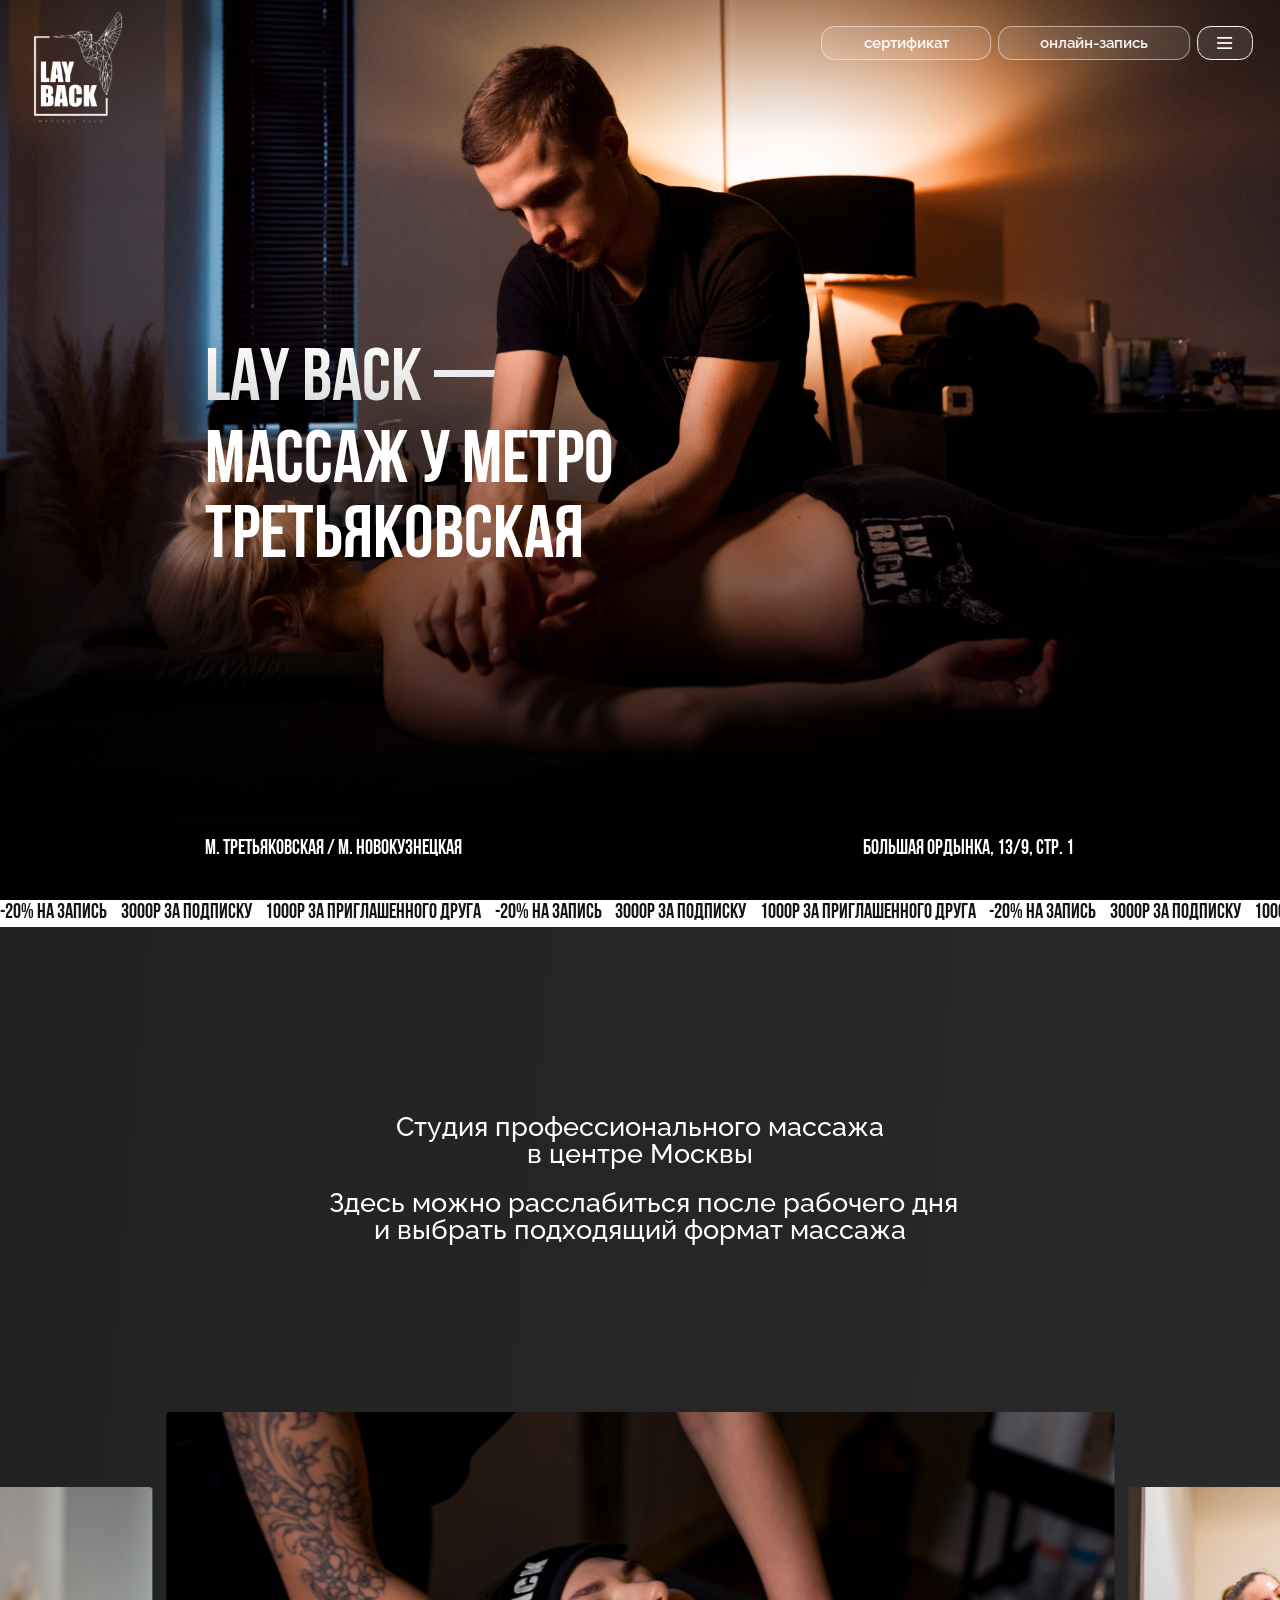
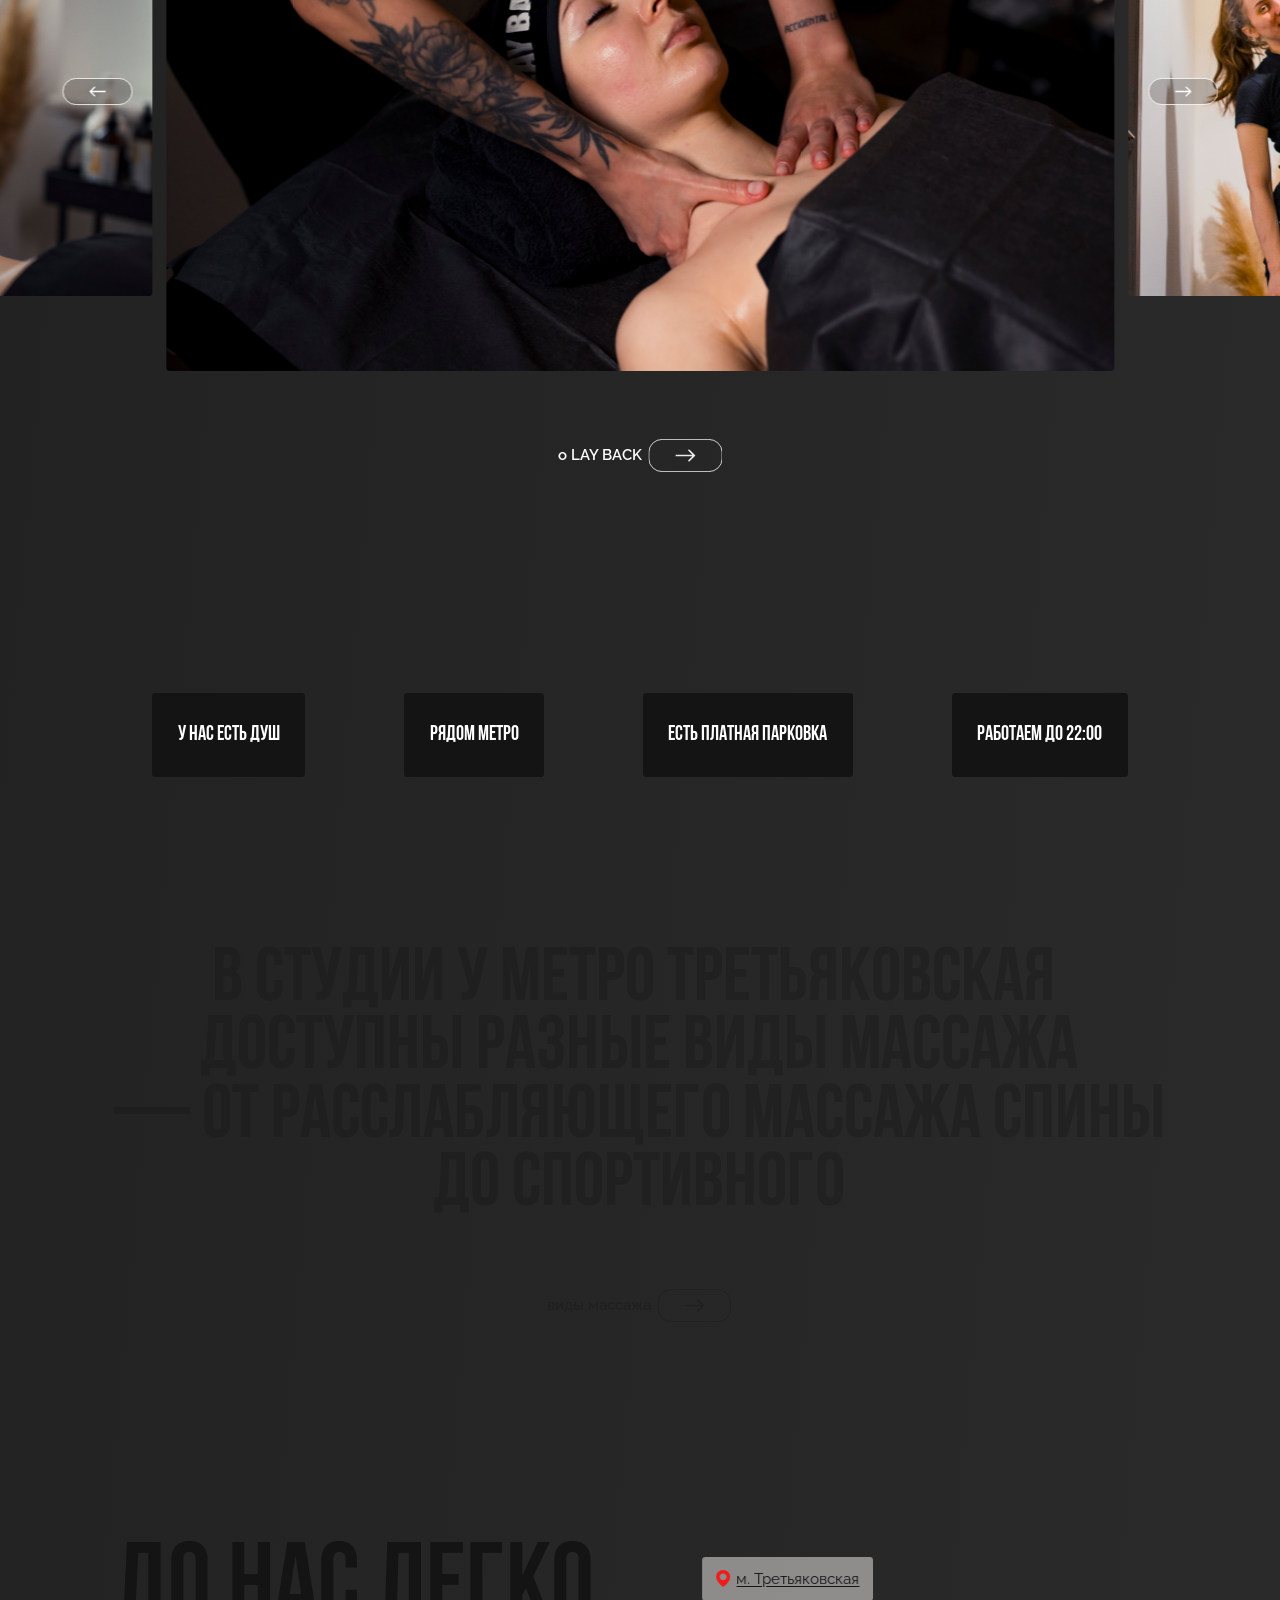
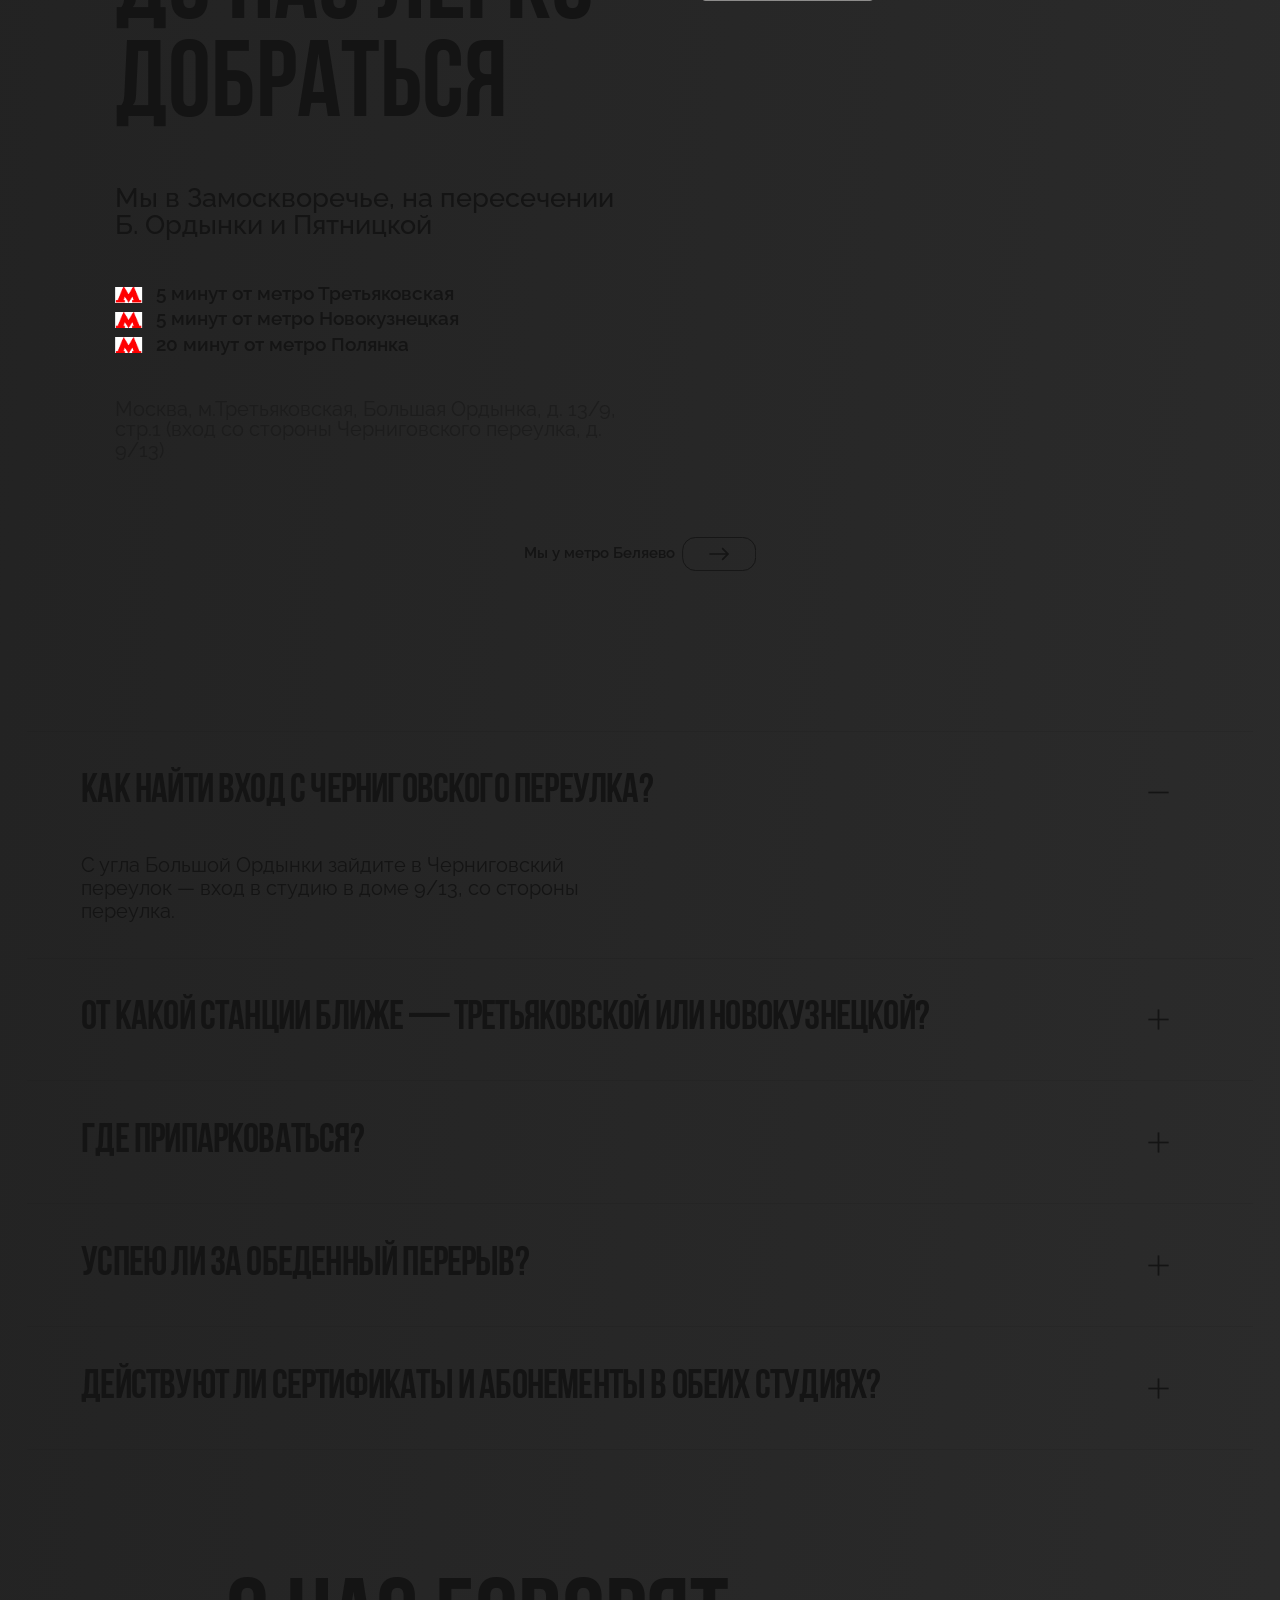
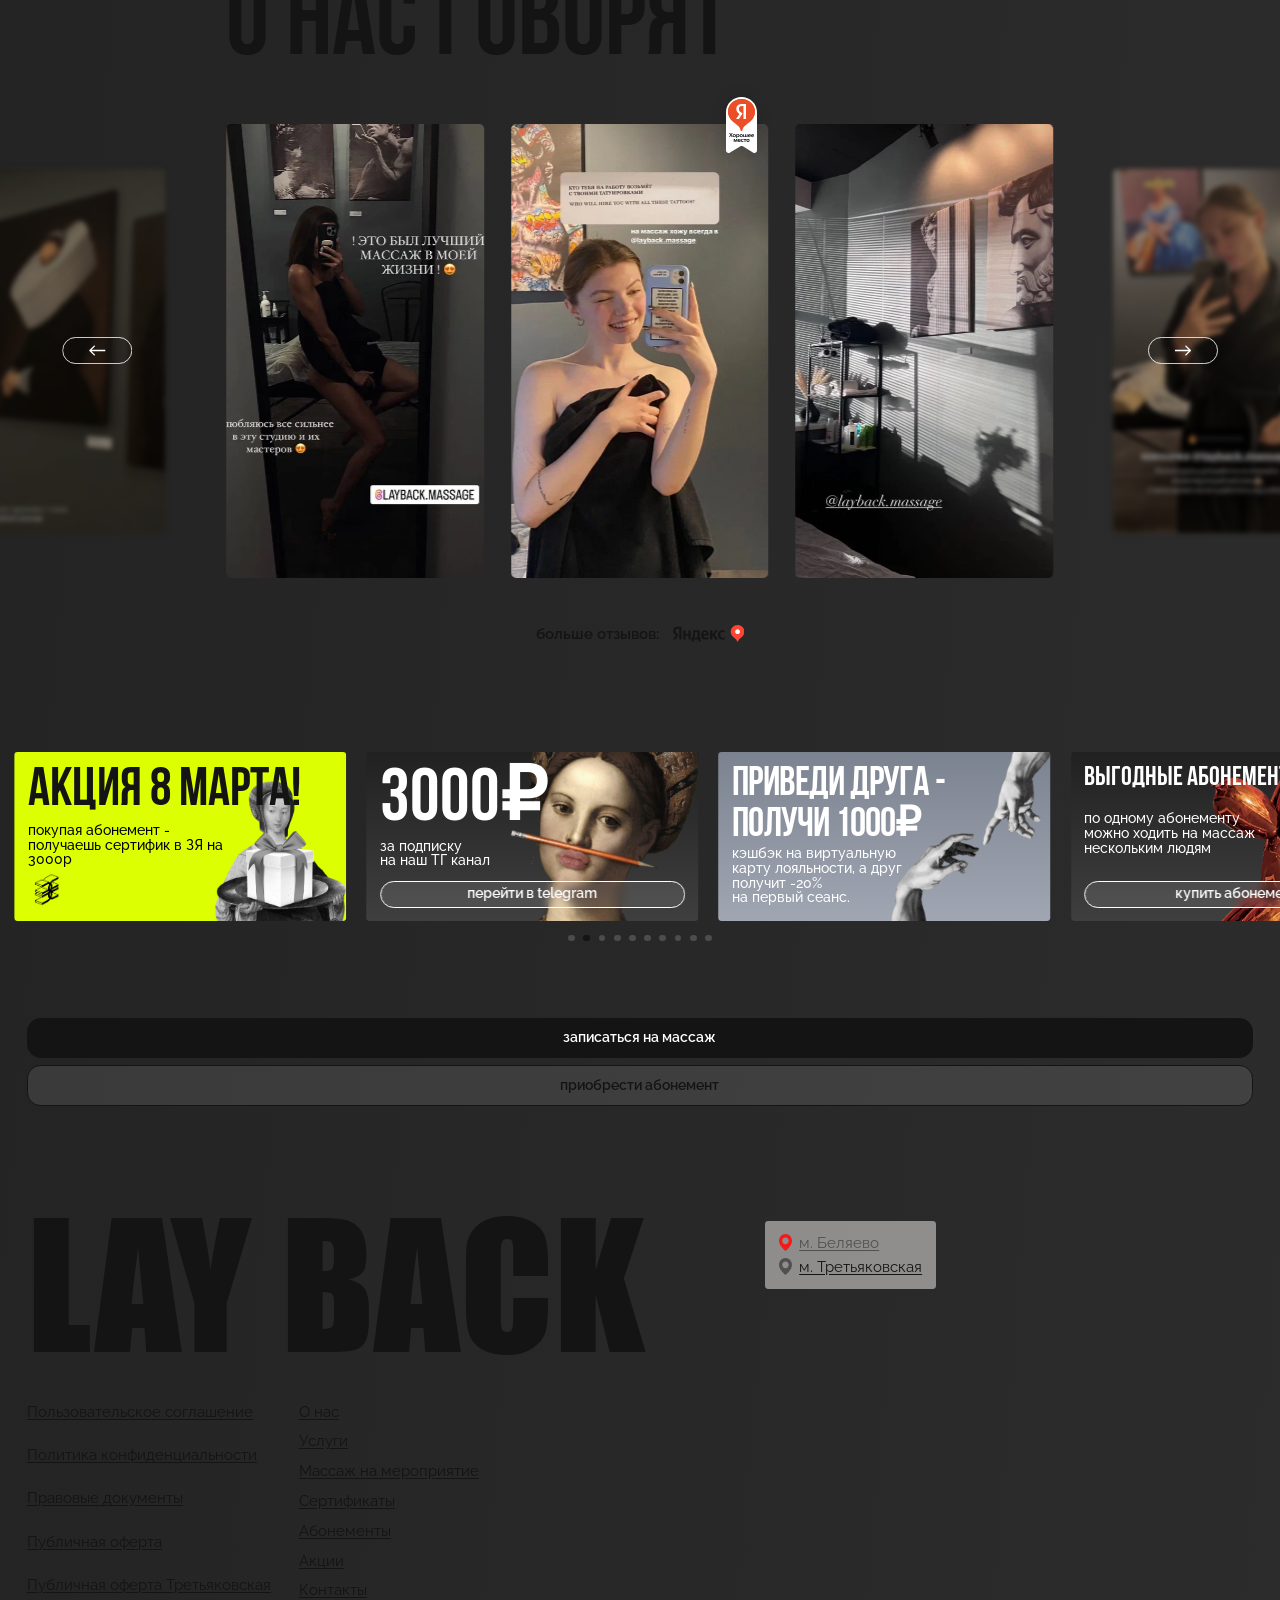
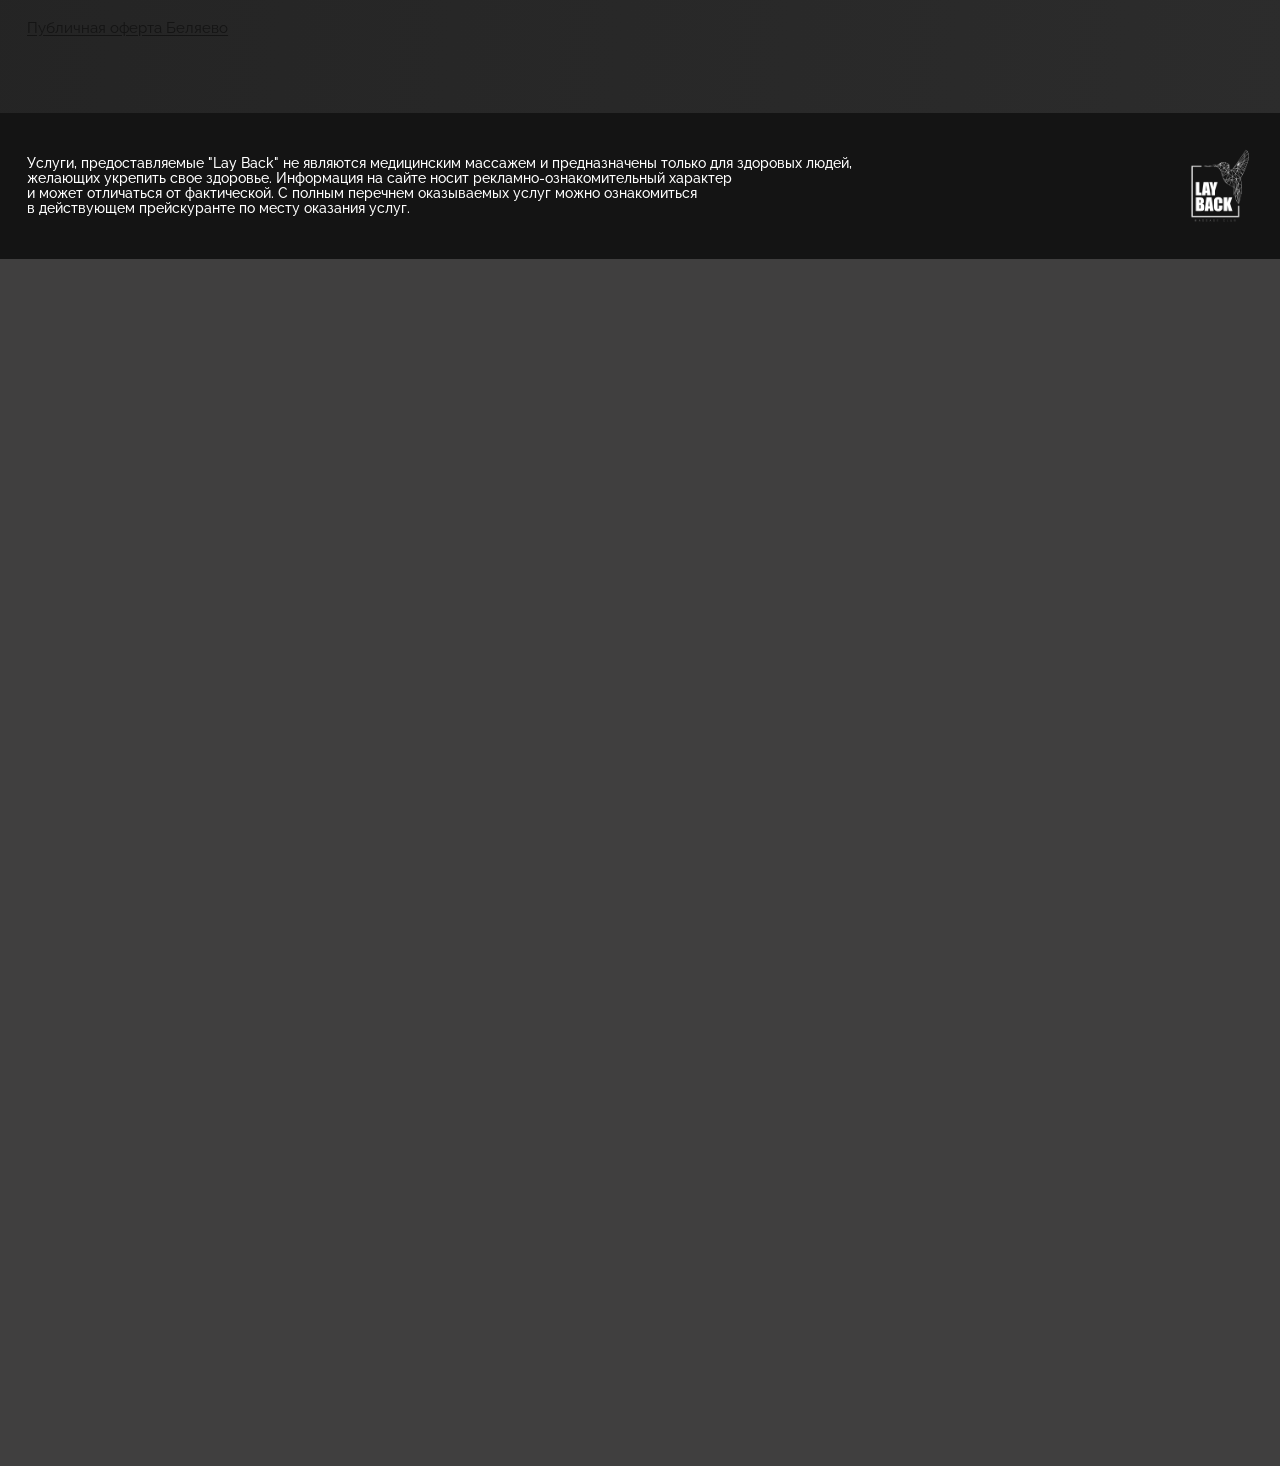
==== commit ab59ebdd: "Fix mobile overlap by giving FAQ more vertical space before reviews. Co-authored-by: Cursor <cursora" ====
--- a/index.html
+++ b/index.html
@@ -21,8 +21,8 @@
     })();
   </script>
   <link rel="stylesheet" href="https://cdn.jsdelivr.net/npm/swiper@11/swiper-bundle.min.css">
-  <link rel="stylesheet" href="css/styles.css?v=14">
-  <link rel="stylesheet" href="css/mobile.css?v=15">
+  <link rel="stylesheet" href="css/styles.css?v=15">
+  <link rel="stylesheet" href="css/mobile.css?v=16">
 </head>
 <body>
   <div class="page">
--- a/css/mobile.css
+++ b/css/mobile.css
@@ -15,7 +15,7 @@
 
 html.is-mobile .page {
   width: 393px;
-  height: calc(6506px + var(--hero-h));
+  height: calc(6846px + var(--hero-h));
 }
 
 html.is-mobile .ticker {
@@ -420,6 +420,7 @@
   top: calc(3306px + var(--hero-h));
   left: 0;
   width: 393px;
+  z-index: 2;
 }
 
 html.is-mobile .faq__trigger {
@@ -454,7 +455,7 @@
 
 /* Reviews */
 html.is-mobile .reviews {
-  top: calc(4066px + var(--hero-h));
+  top: calc(4406px + var(--hero-h));
   width: 393px;
   height: 688px;
   overflow: hidden;
@@ -552,7 +553,7 @@
 
 /* Sales */
 html.is-mobile .sales {
-  top: calc(4868px + var(--hero-h));
+  top: calc(5208px + var(--hero-h));
   width: 393px;
   height: 190px;
   overflow: hidden;
@@ -597,7 +598,7 @@
 
 /* CTA */
 html.is-mobile .cta {
-  top: calc(5101px + var(--hero-h));
+  top: calc(5441px + var(--hero-h));
   left: 16px;
   width: 361px;
 }
@@ -608,7 +609,7 @@
 
 /* Footer */
 html.is-mobile .footer {
-  top: calc(5301px + var(--hero-h));
+  top: calc(5641px + var(--hero-h));
   width: 393px;
   height: 1205px;
 }
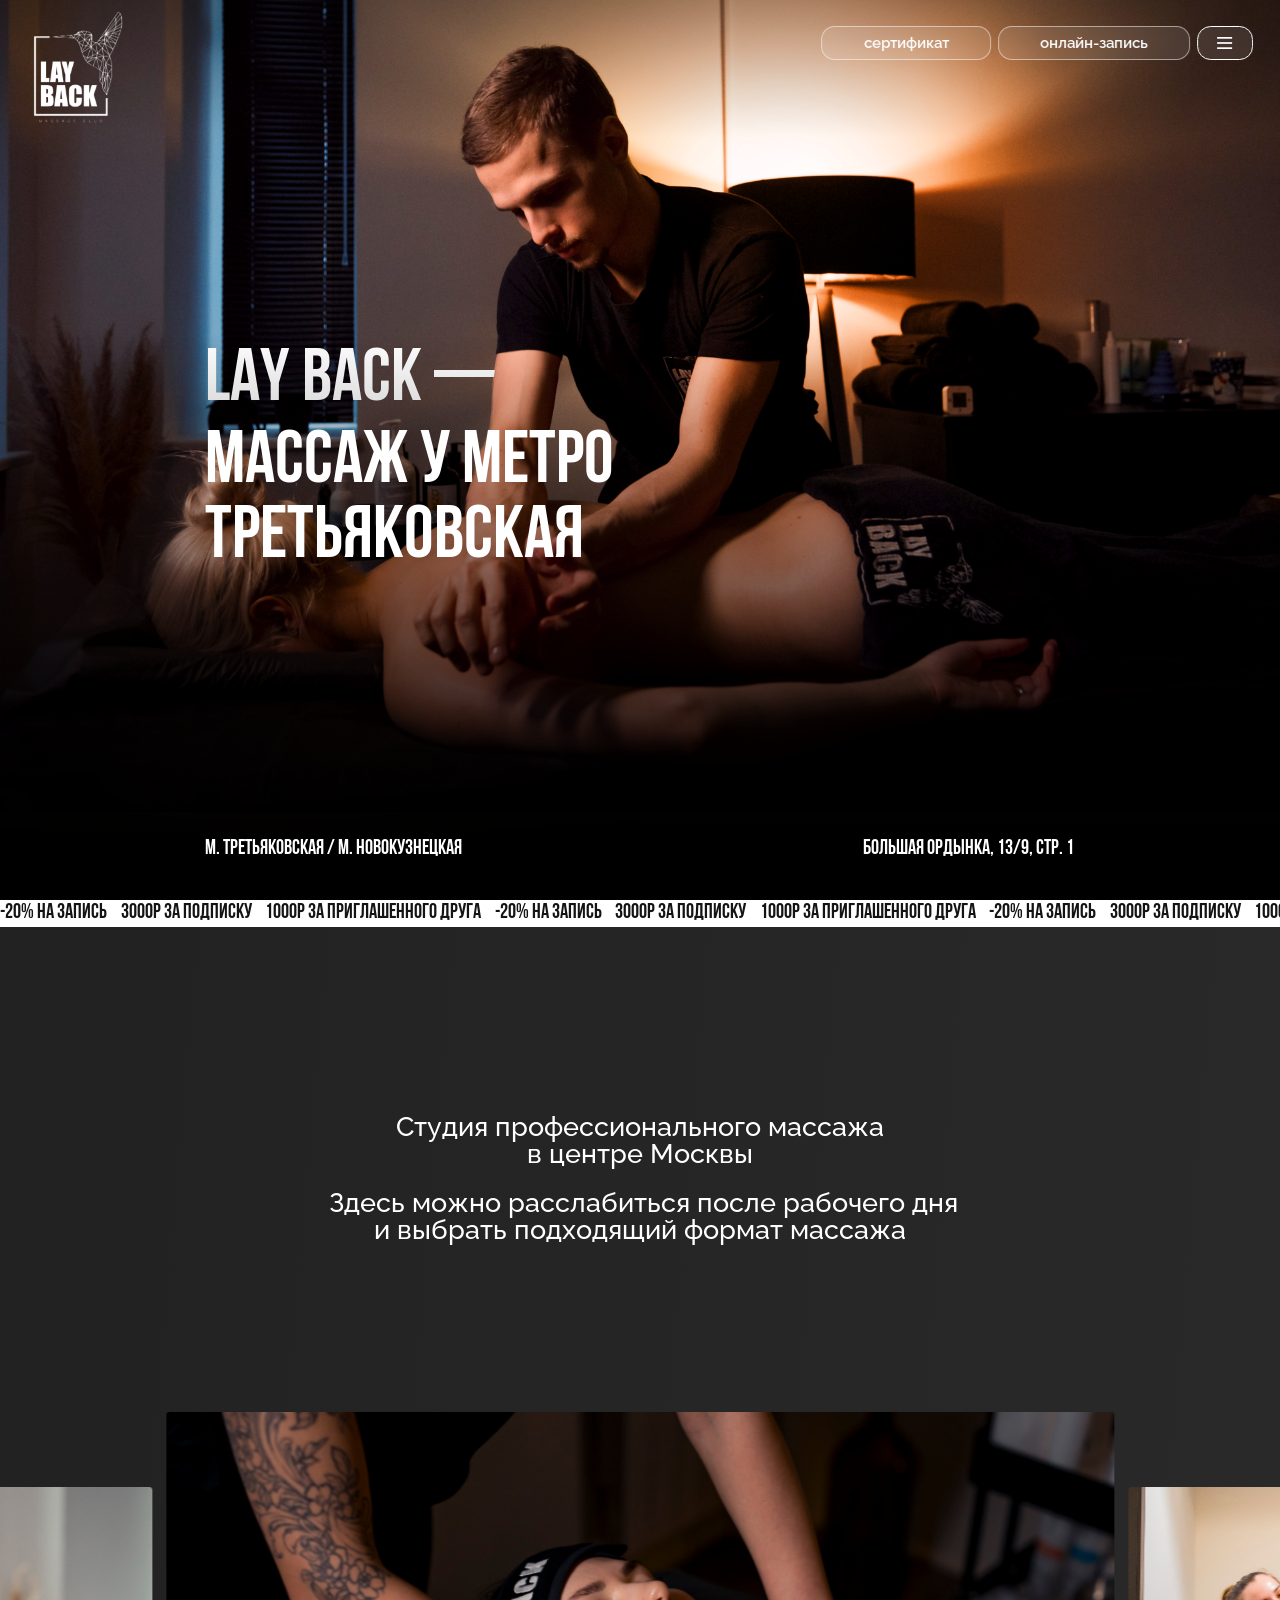
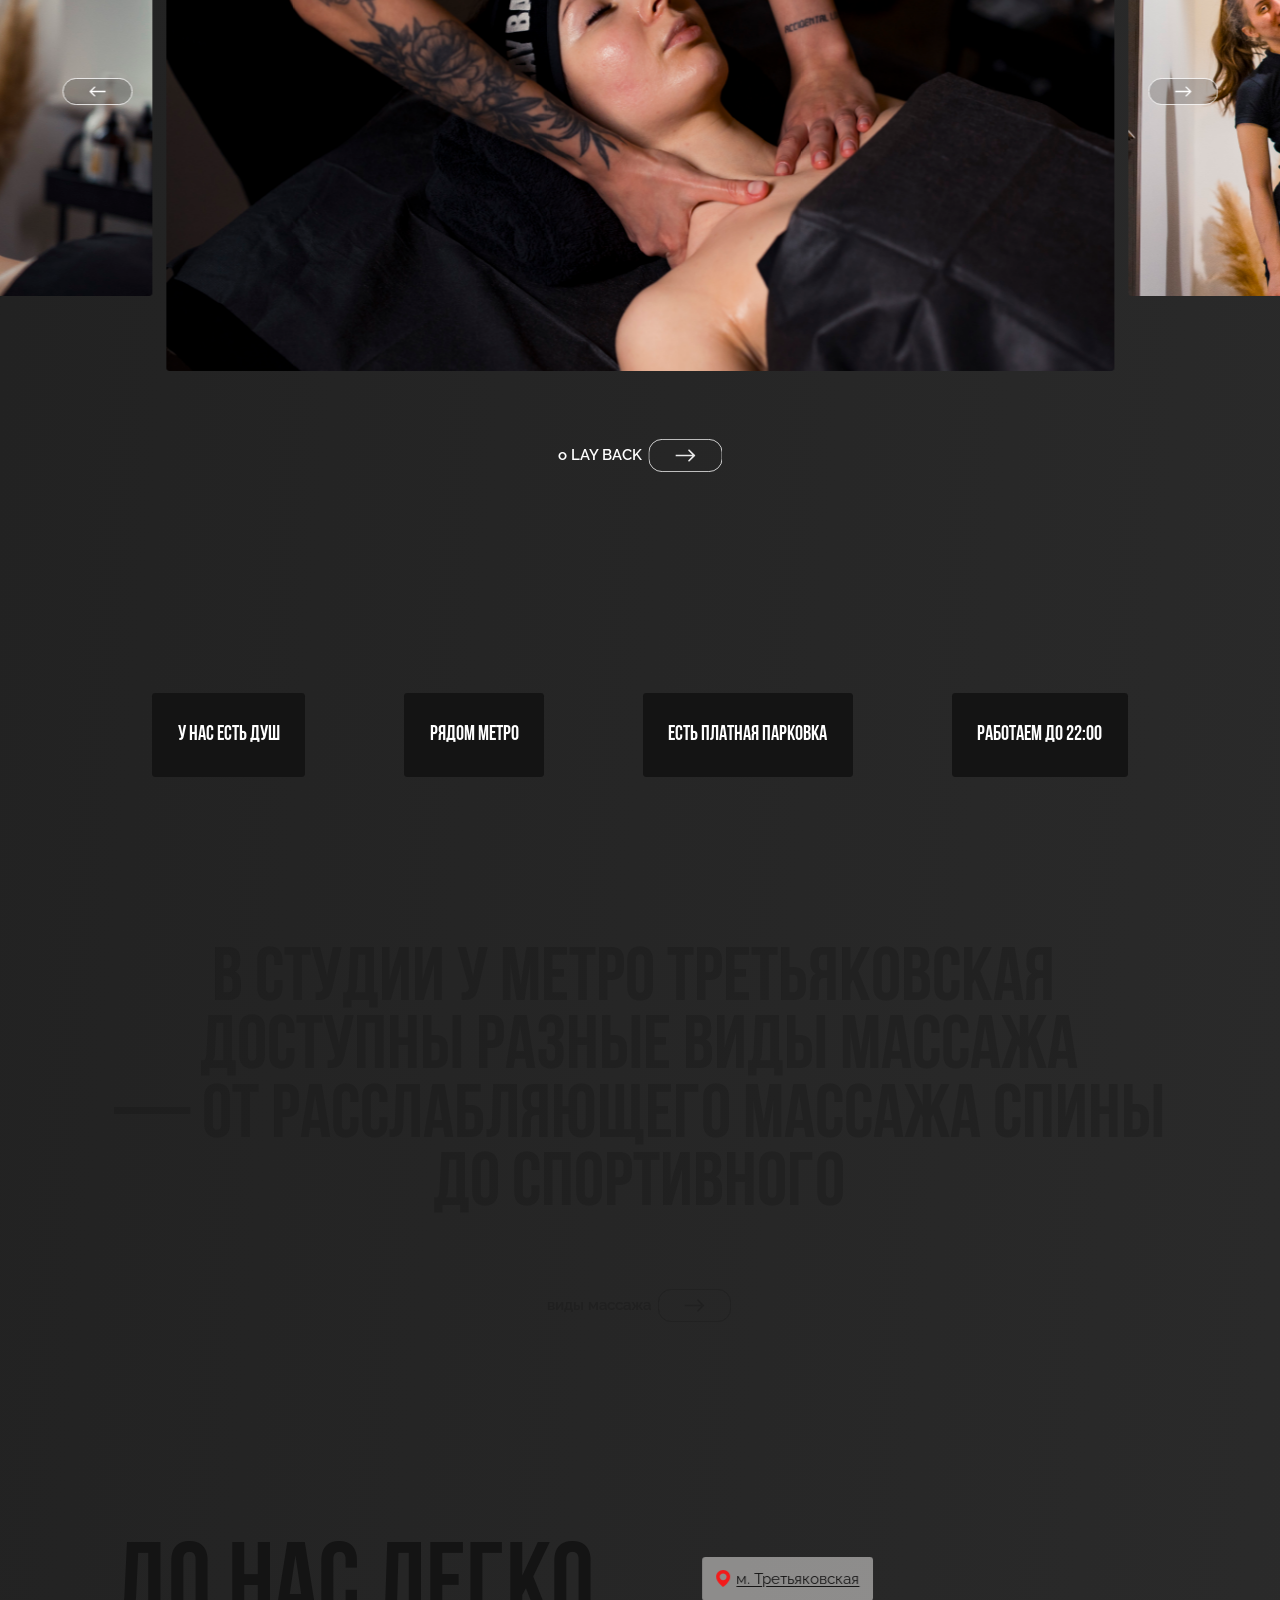
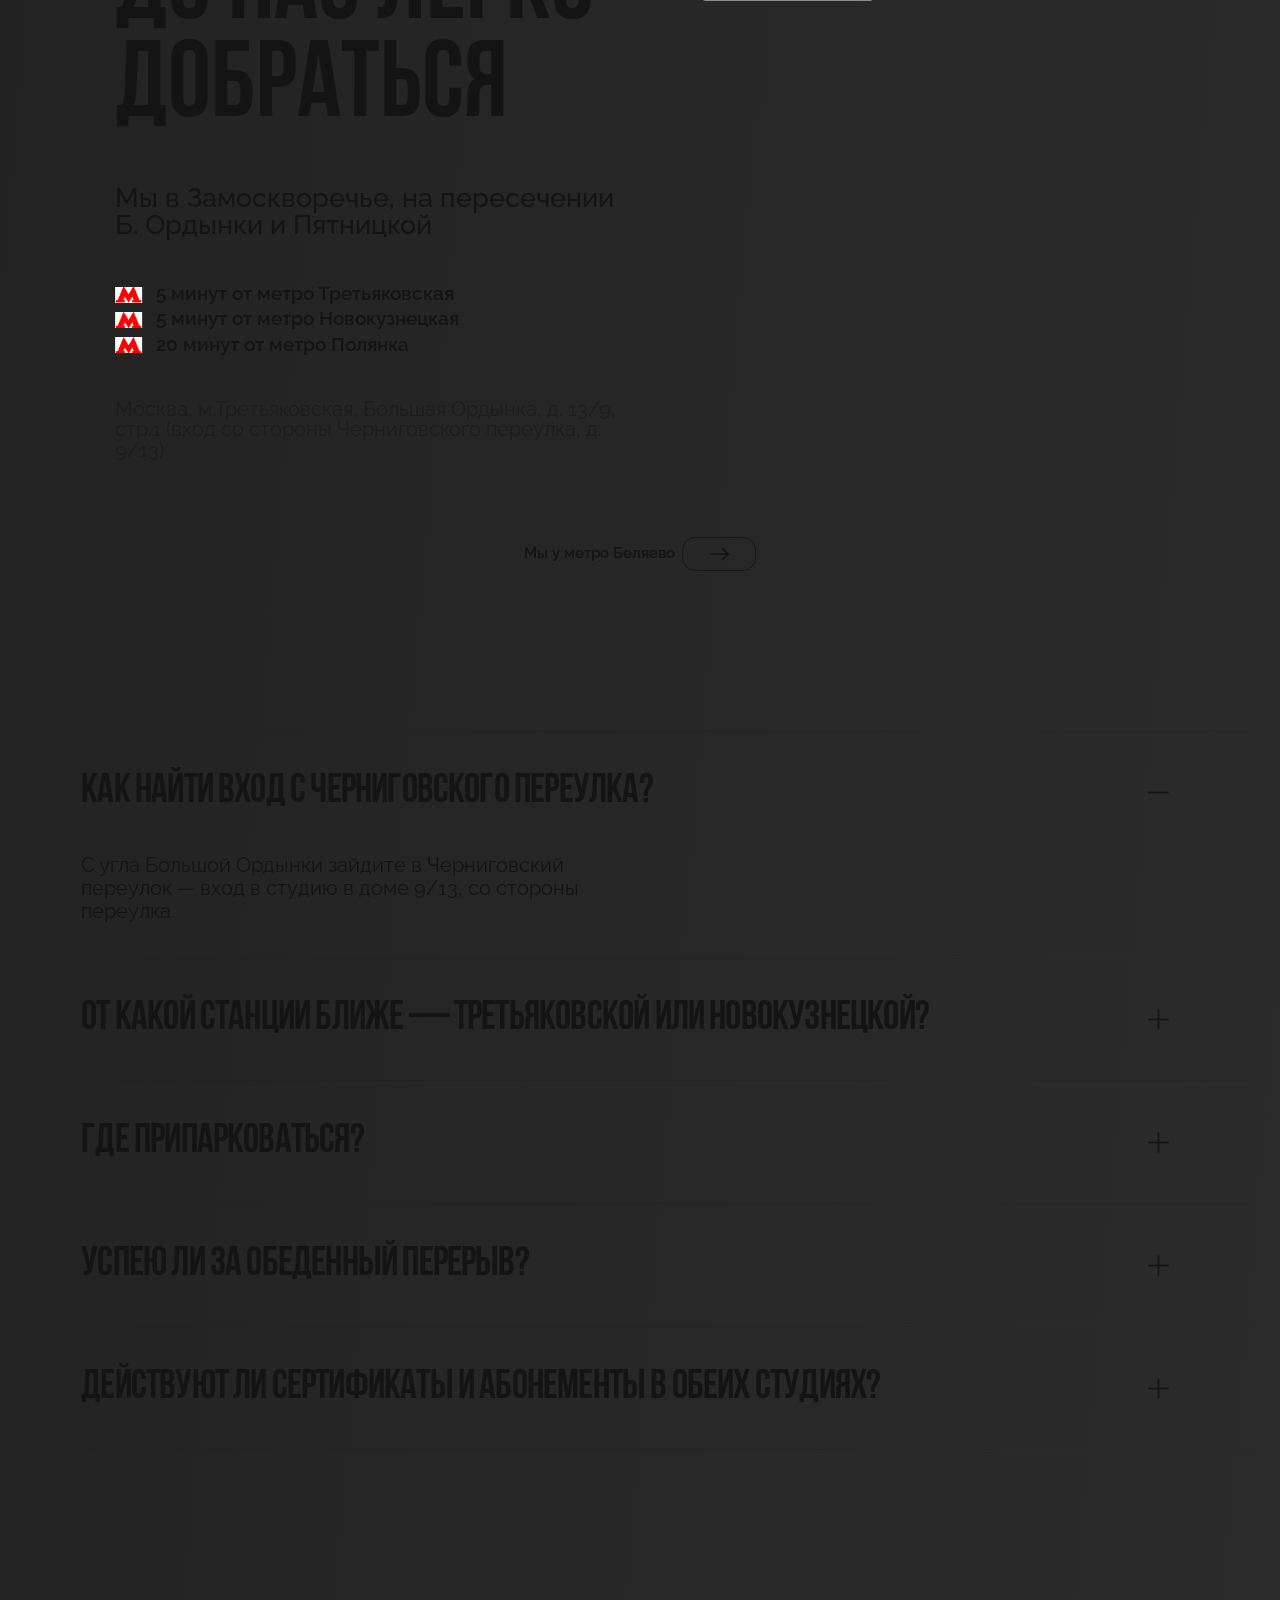
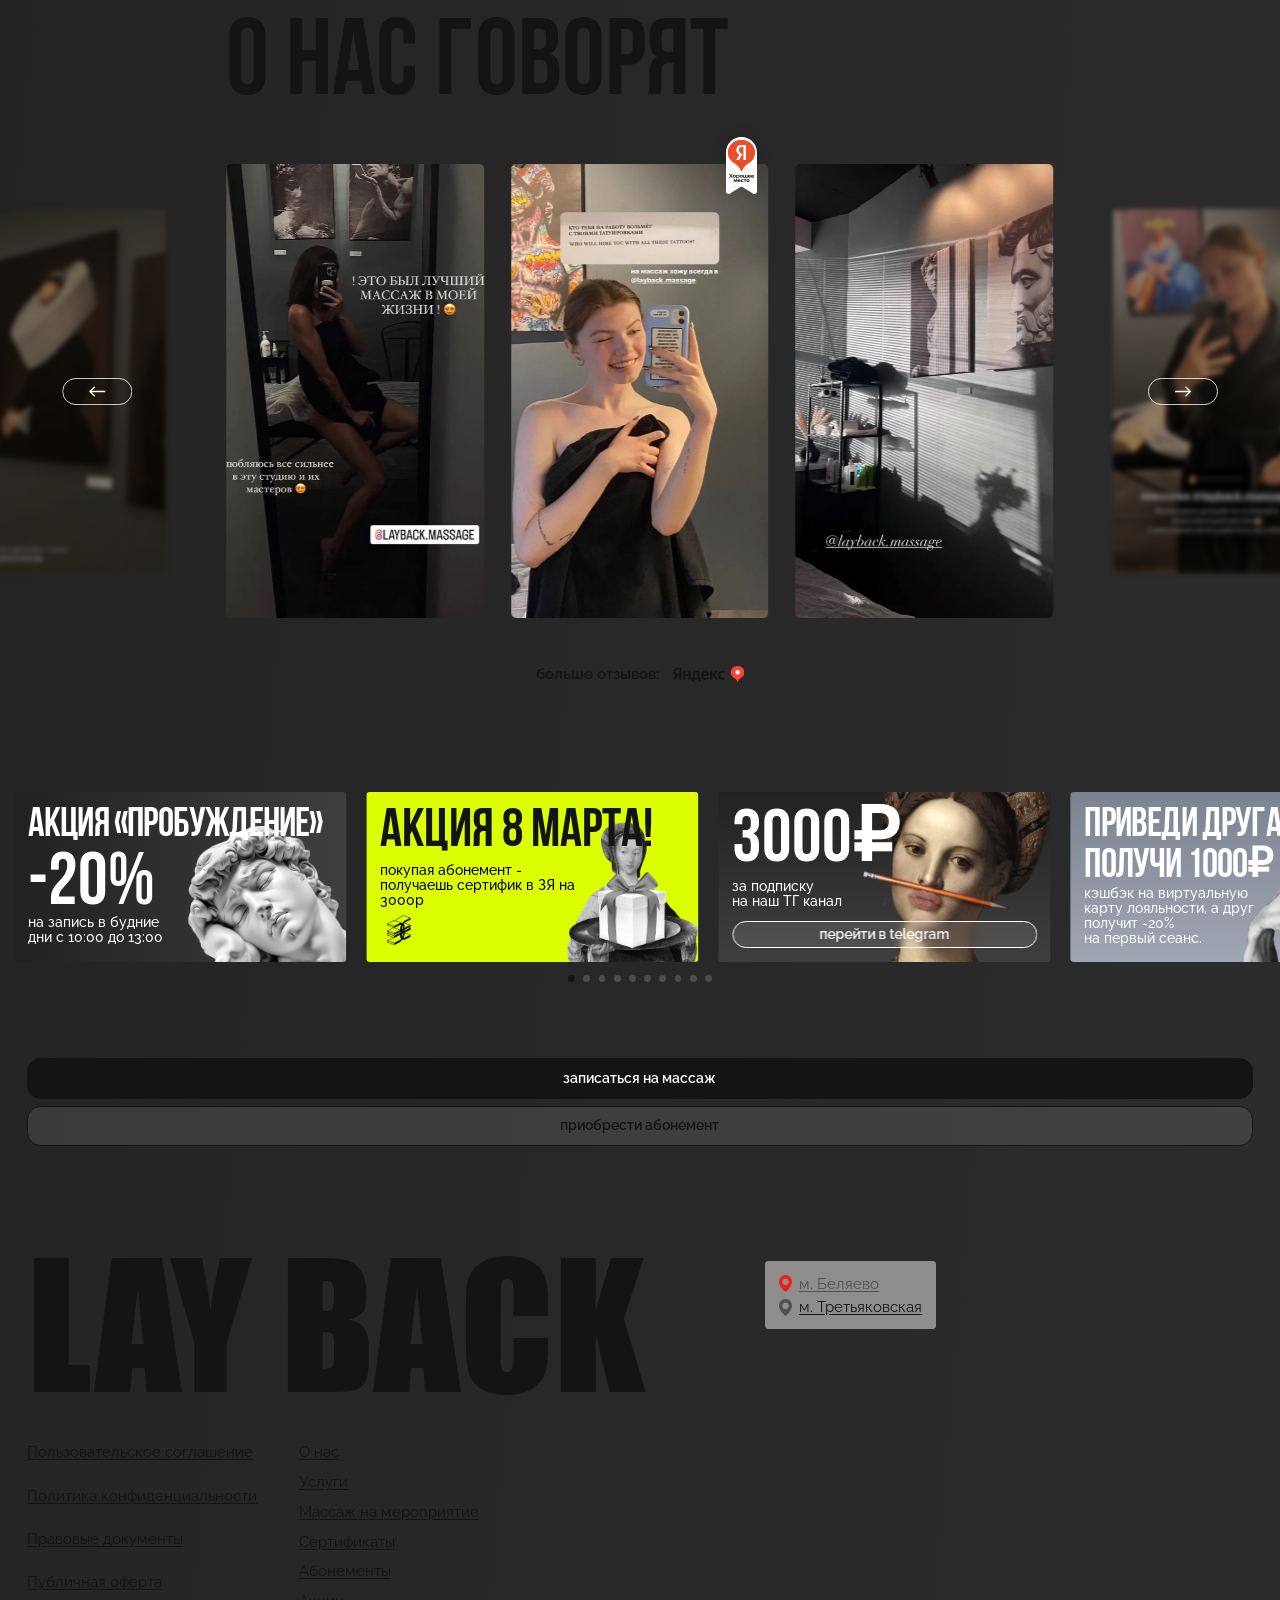
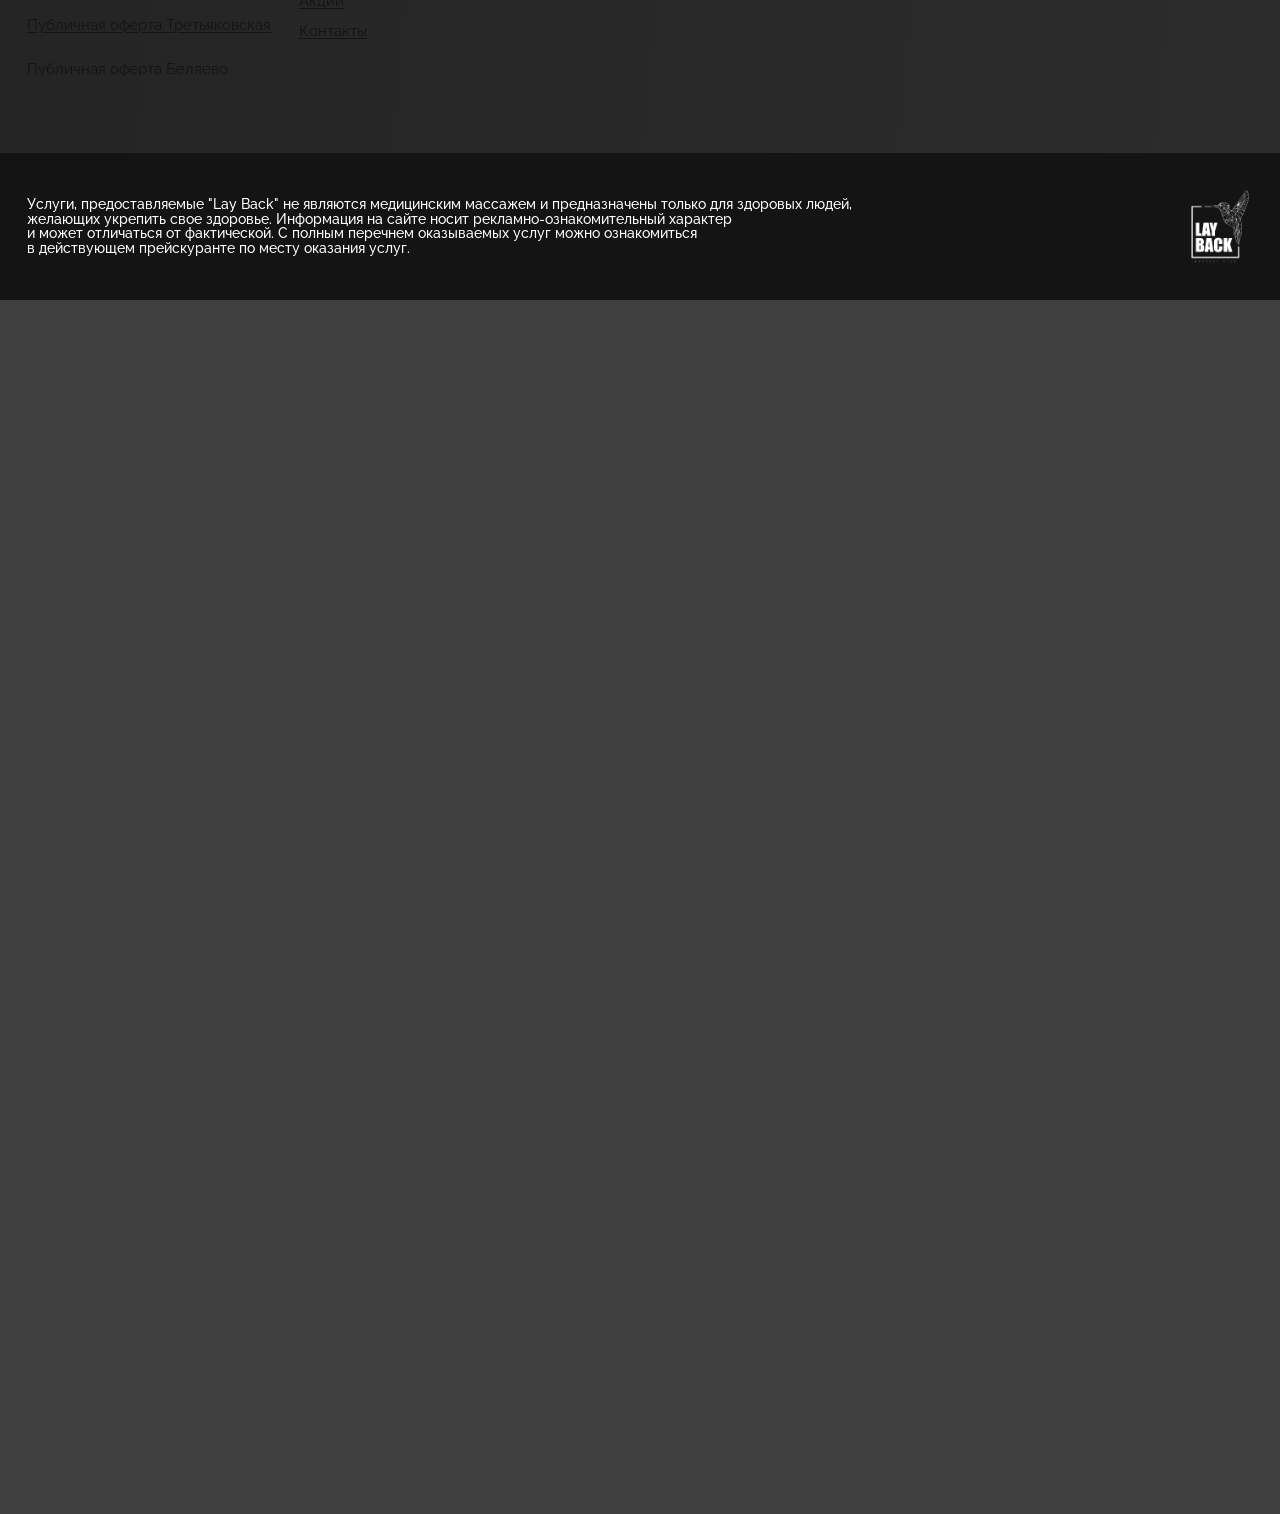
==== commit a599836e: "Make reviews follow FAQ height so open/close keeps a steady gap. Co-authored-by: Cursor <cursoragent" ====
--- a/index.html
+++ b/index.html
@@ -21,8 +21,8 @@
     })();
   </script>
   <link rel="stylesheet" href="https://cdn.jsdelivr.net/npm/swiper@11/swiper-bundle.min.css">
-  <link rel="stylesheet" href="css/styles.css?v=15">
-  <link rel="stylesheet" href="css/mobile.css?v=16">
+  <link rel="stylesheet" href="css/styles.css?v=16">
+  <link rel="stylesheet" href="css/mobile.css?v=17">
 </head>
 <body>
   <div class="page">
@@ -418,6 +418,6 @@
     <a class="hero__cta-btn hero__cta-btn--ghost" href="https://lay-back.ru/sertifikaty/">сертификат</a>
   </div>
   <script src="https://cdn.jsdelivr.net/npm/swiper@11/swiper-bundle.min.js"></script>
-  <script src="js/main.js?v=11"></script>
+  <script src="js/main.js?v=12"></script>
 </body>
 </html>
--- a/css/styles.css
+++ b/css/styles.css
@@ -279,6 +279,7 @@
   overflow-x: hidden;
   overflow-y: visible;
   background: transparent;
+  transition: height 0.35s ease;
 }
 
 .font-bebas {
@@ -1209,6 +1210,7 @@
   left: 0;
   width: 1512px;
   height: 801px;
+  transition: top 0.35s ease;
 }
 
 .reviews__pin-slot {
@@ -1429,6 +1431,7 @@
   width: 1512px;
   height: 250px;
   overflow: hidden;
+  transition: top 0.35s ease;
 }
 
 .sales .js-offers-slider {
@@ -1755,6 +1758,7 @@
   display: flex;
   flex-direction: column;
   gap: 8px;
+  transition: top 0.35s ease;
 }
 
 .cta__btn {
@@ -1797,6 +1801,7 @@
   left: 0;
   width: 1512px;
   height: 778px;
+  transition: top 0.35s ease;
 }
 
 .footer__top {
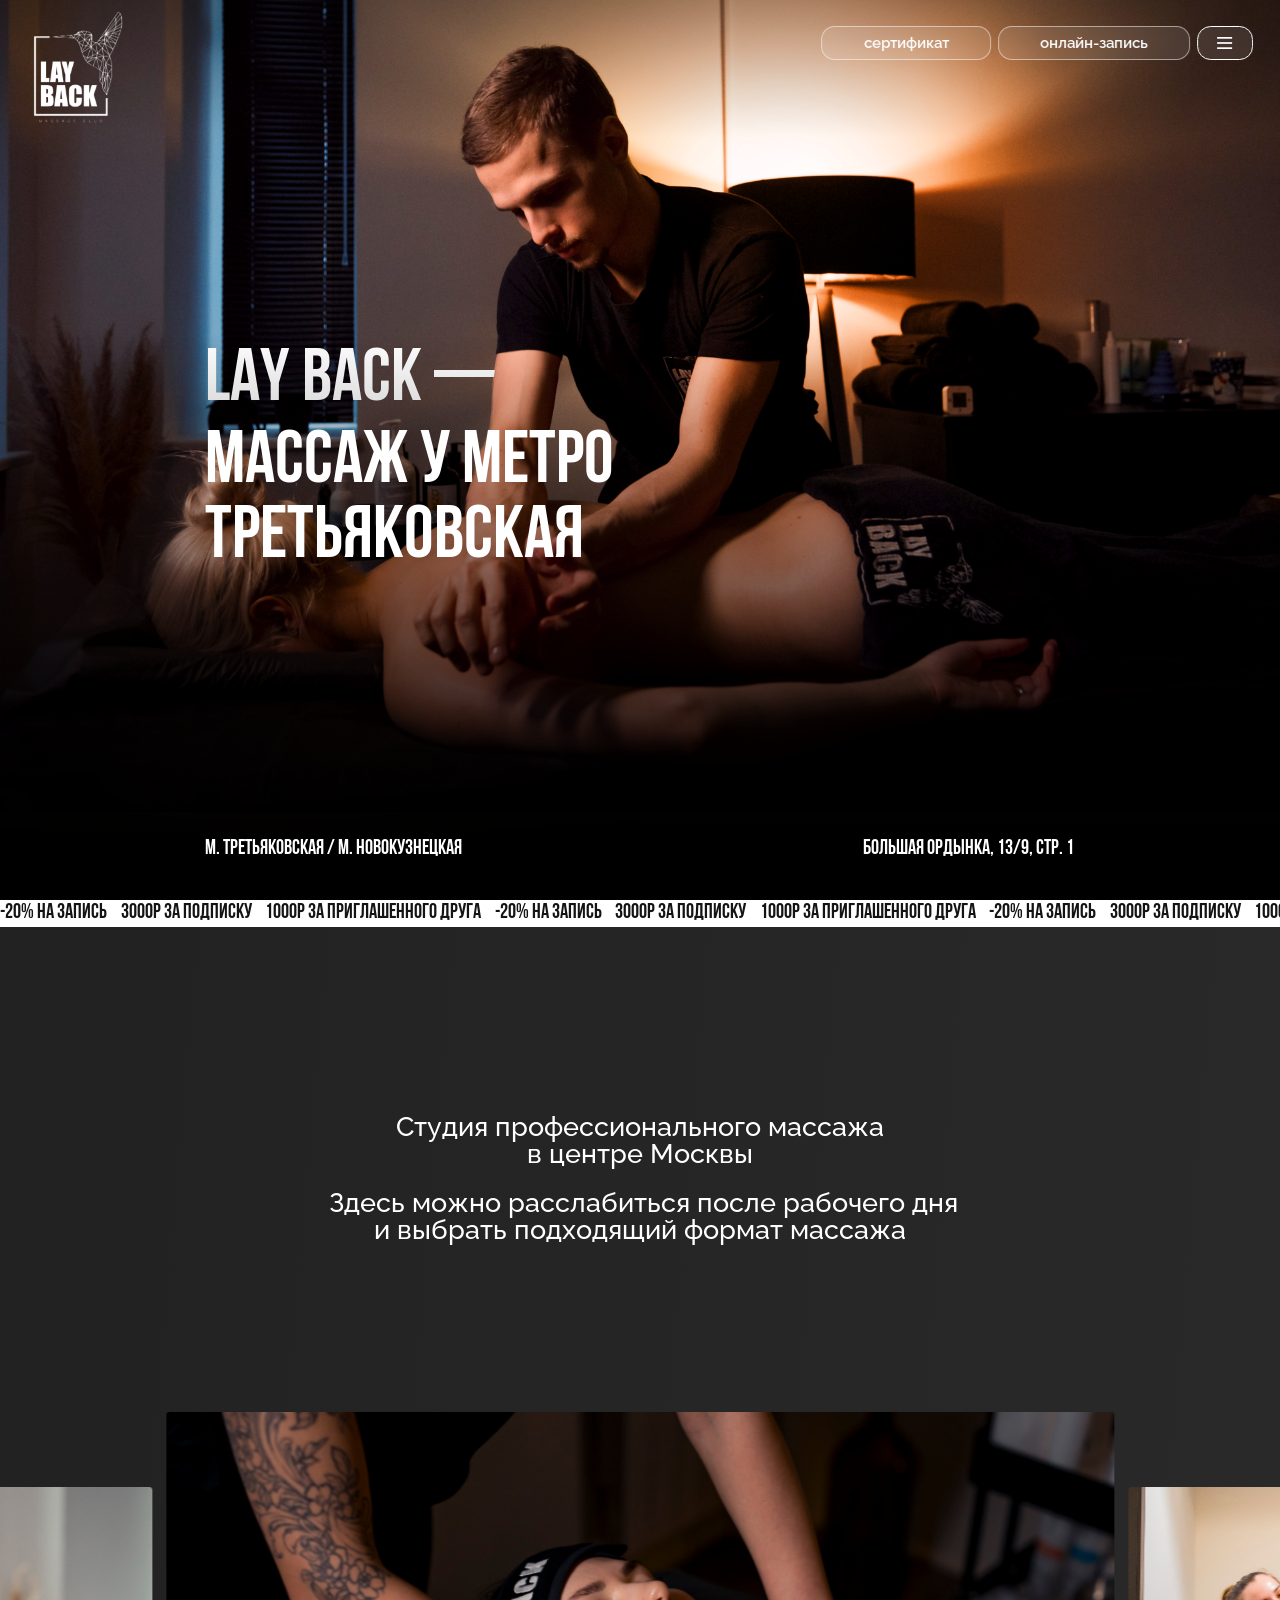
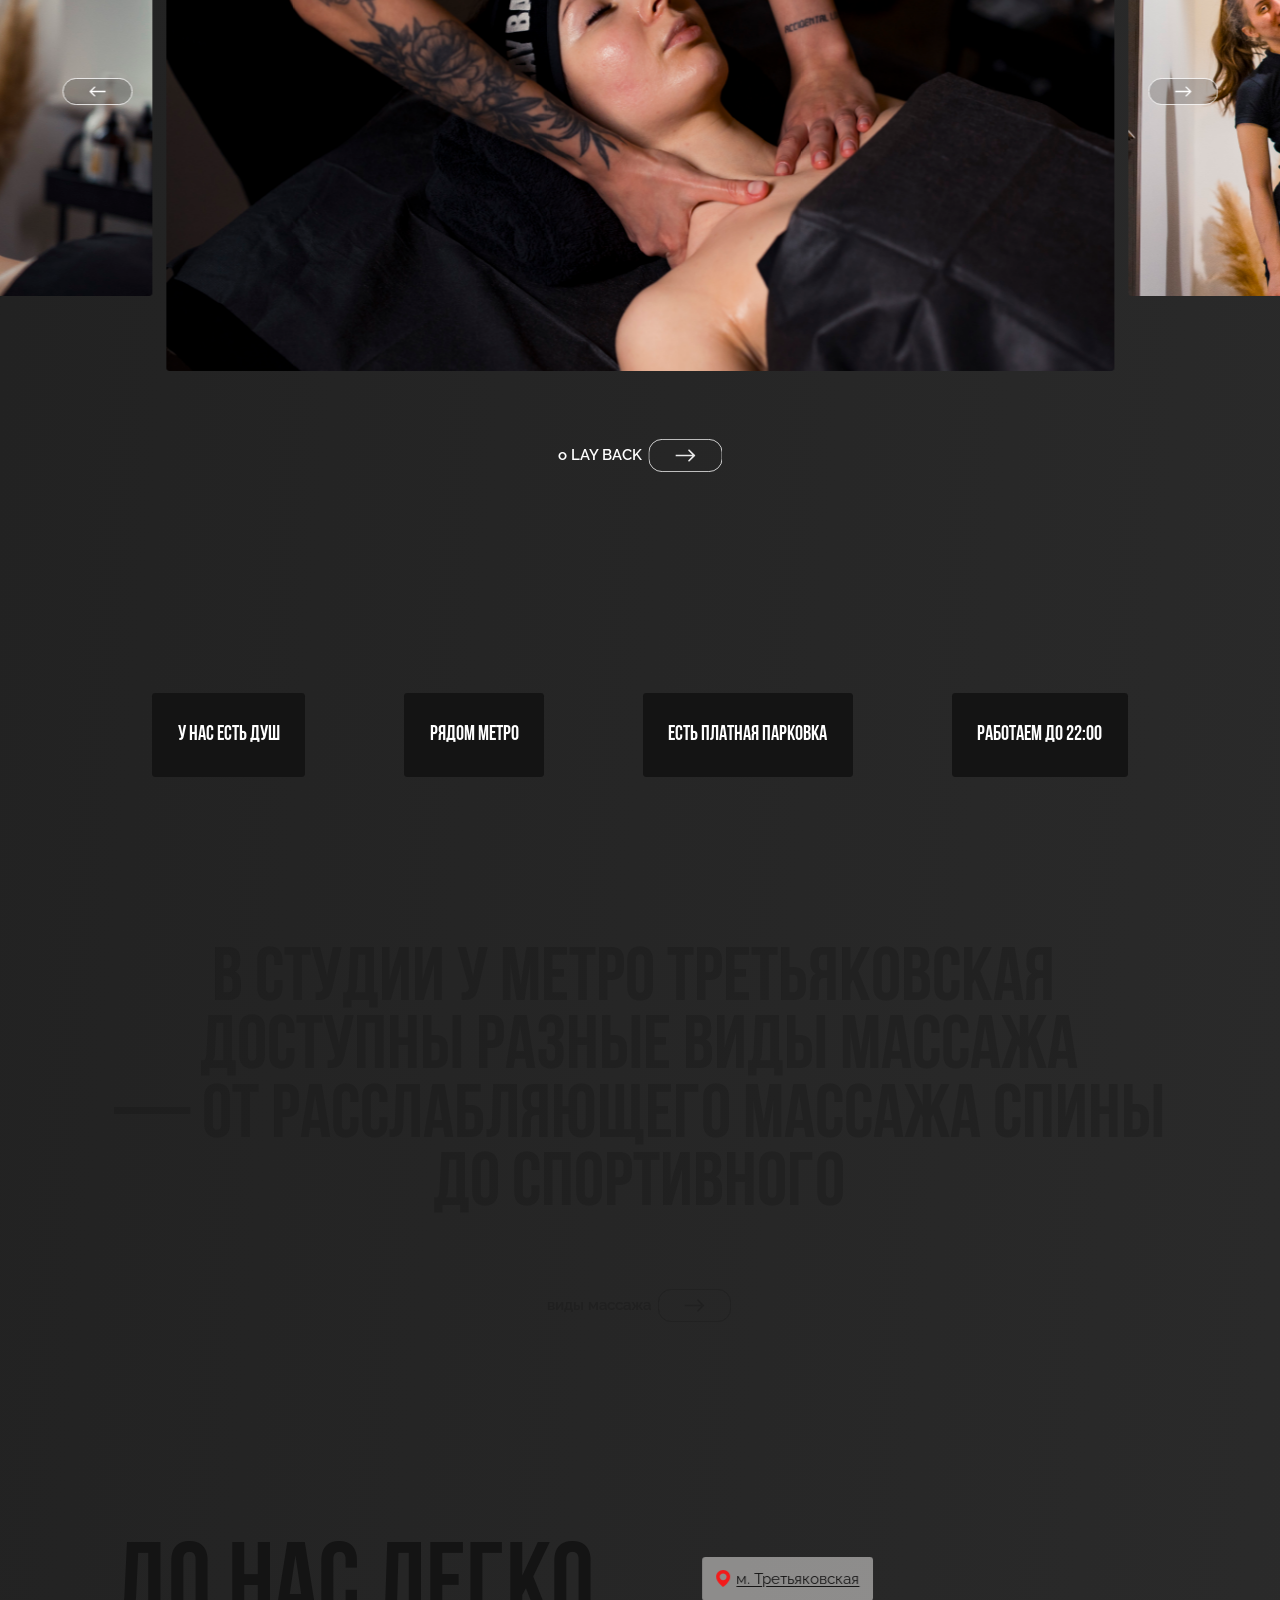
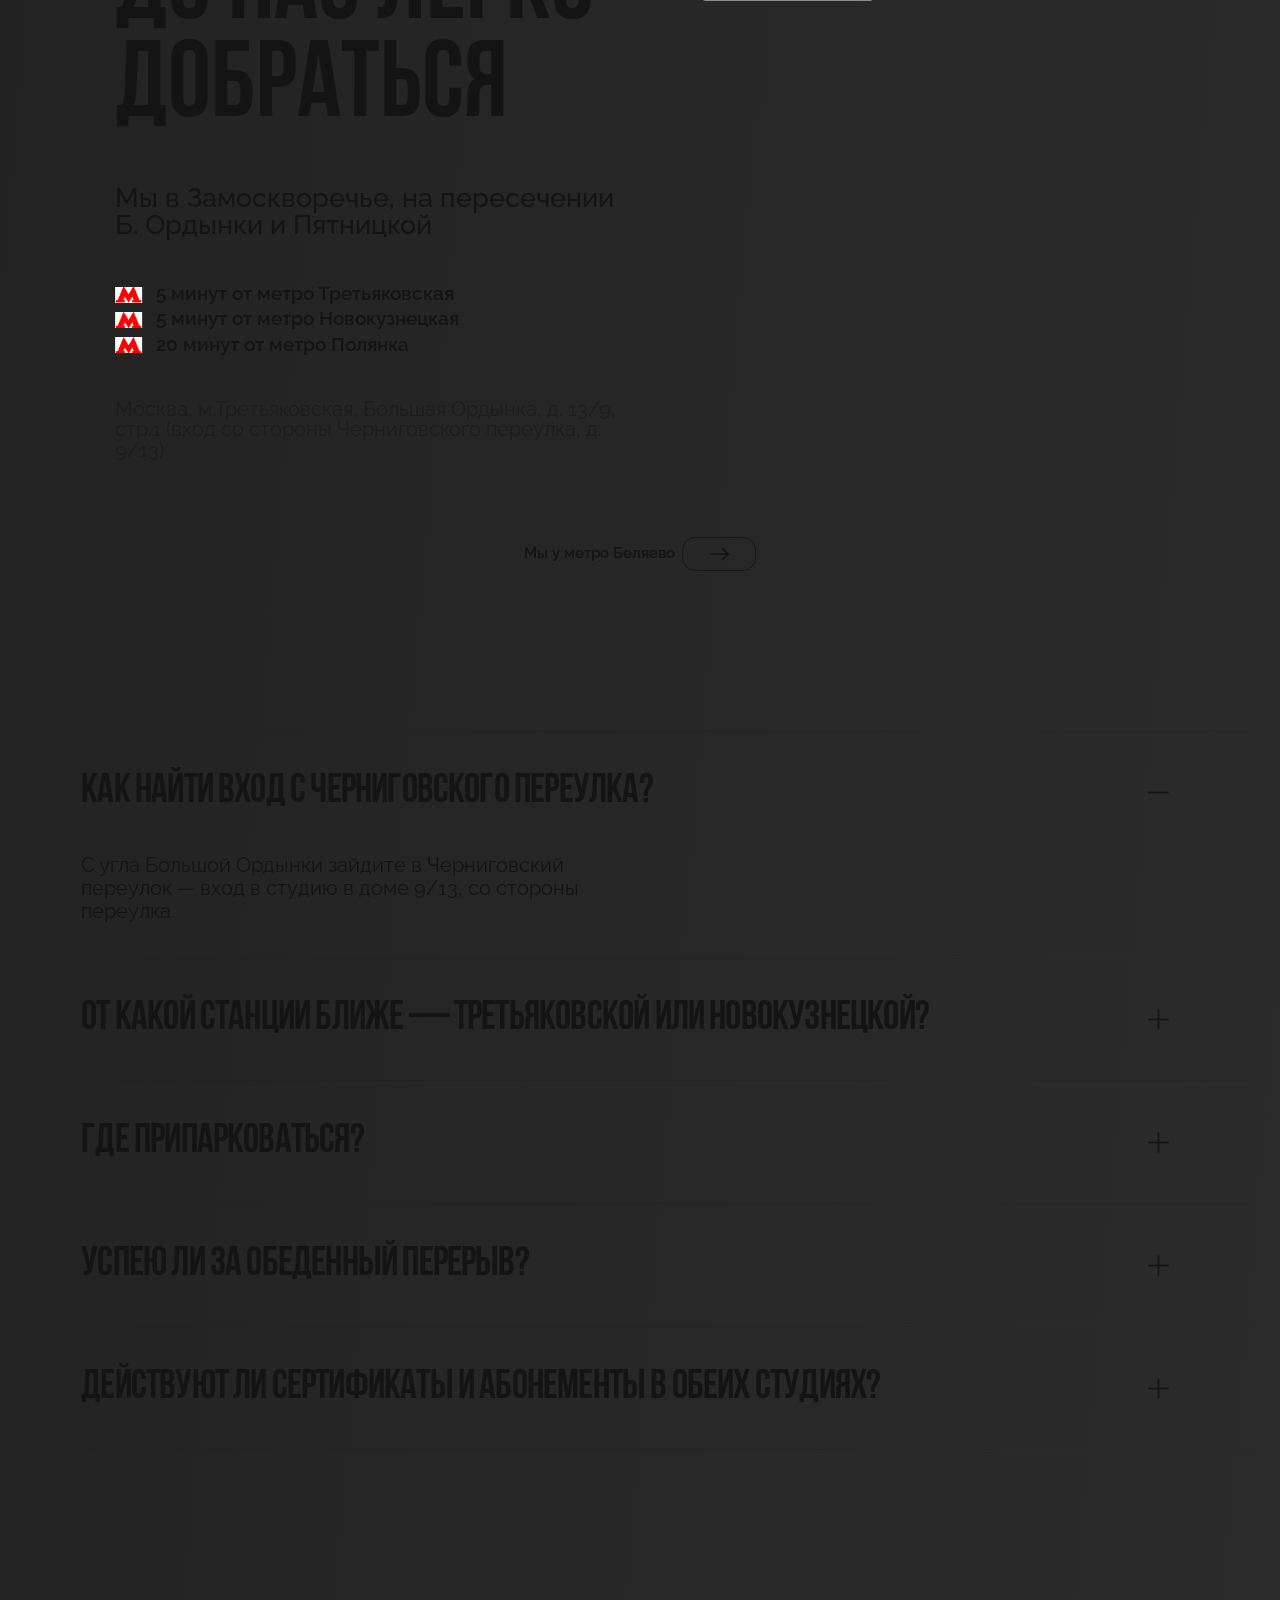
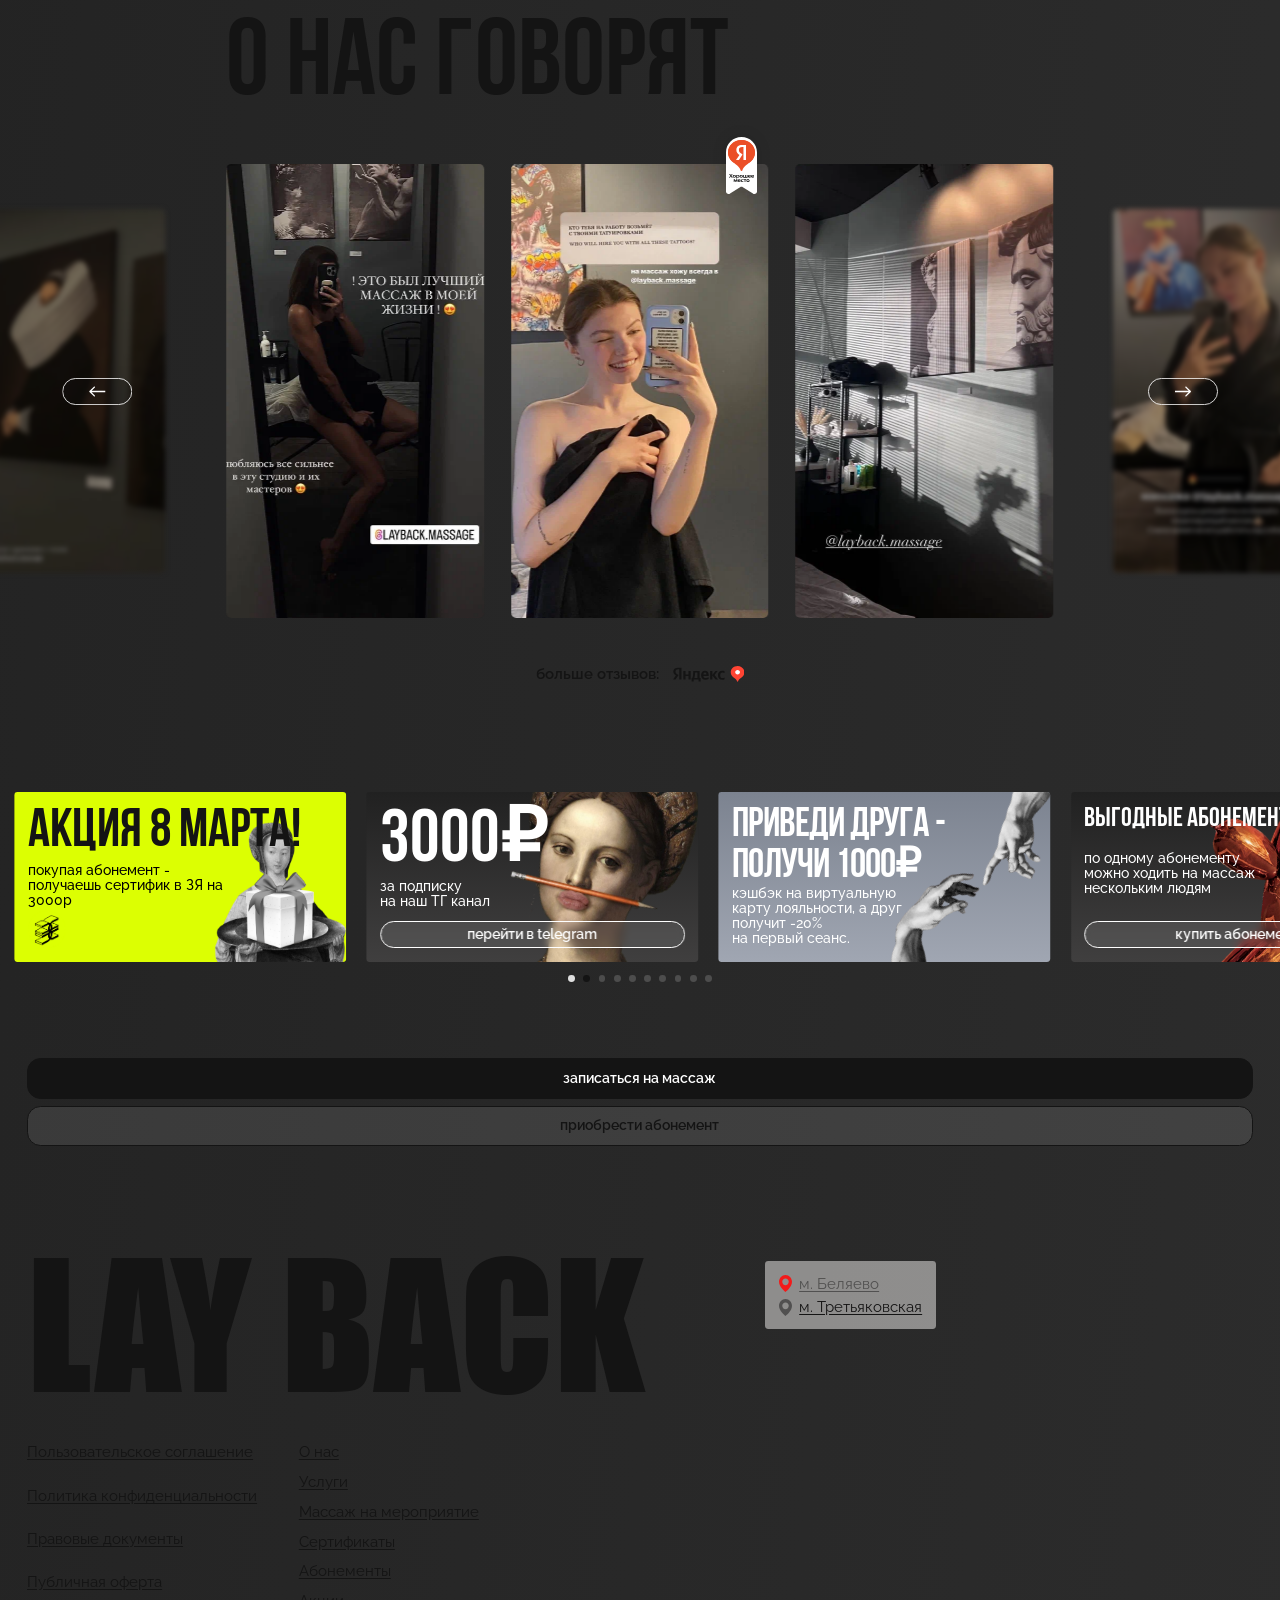
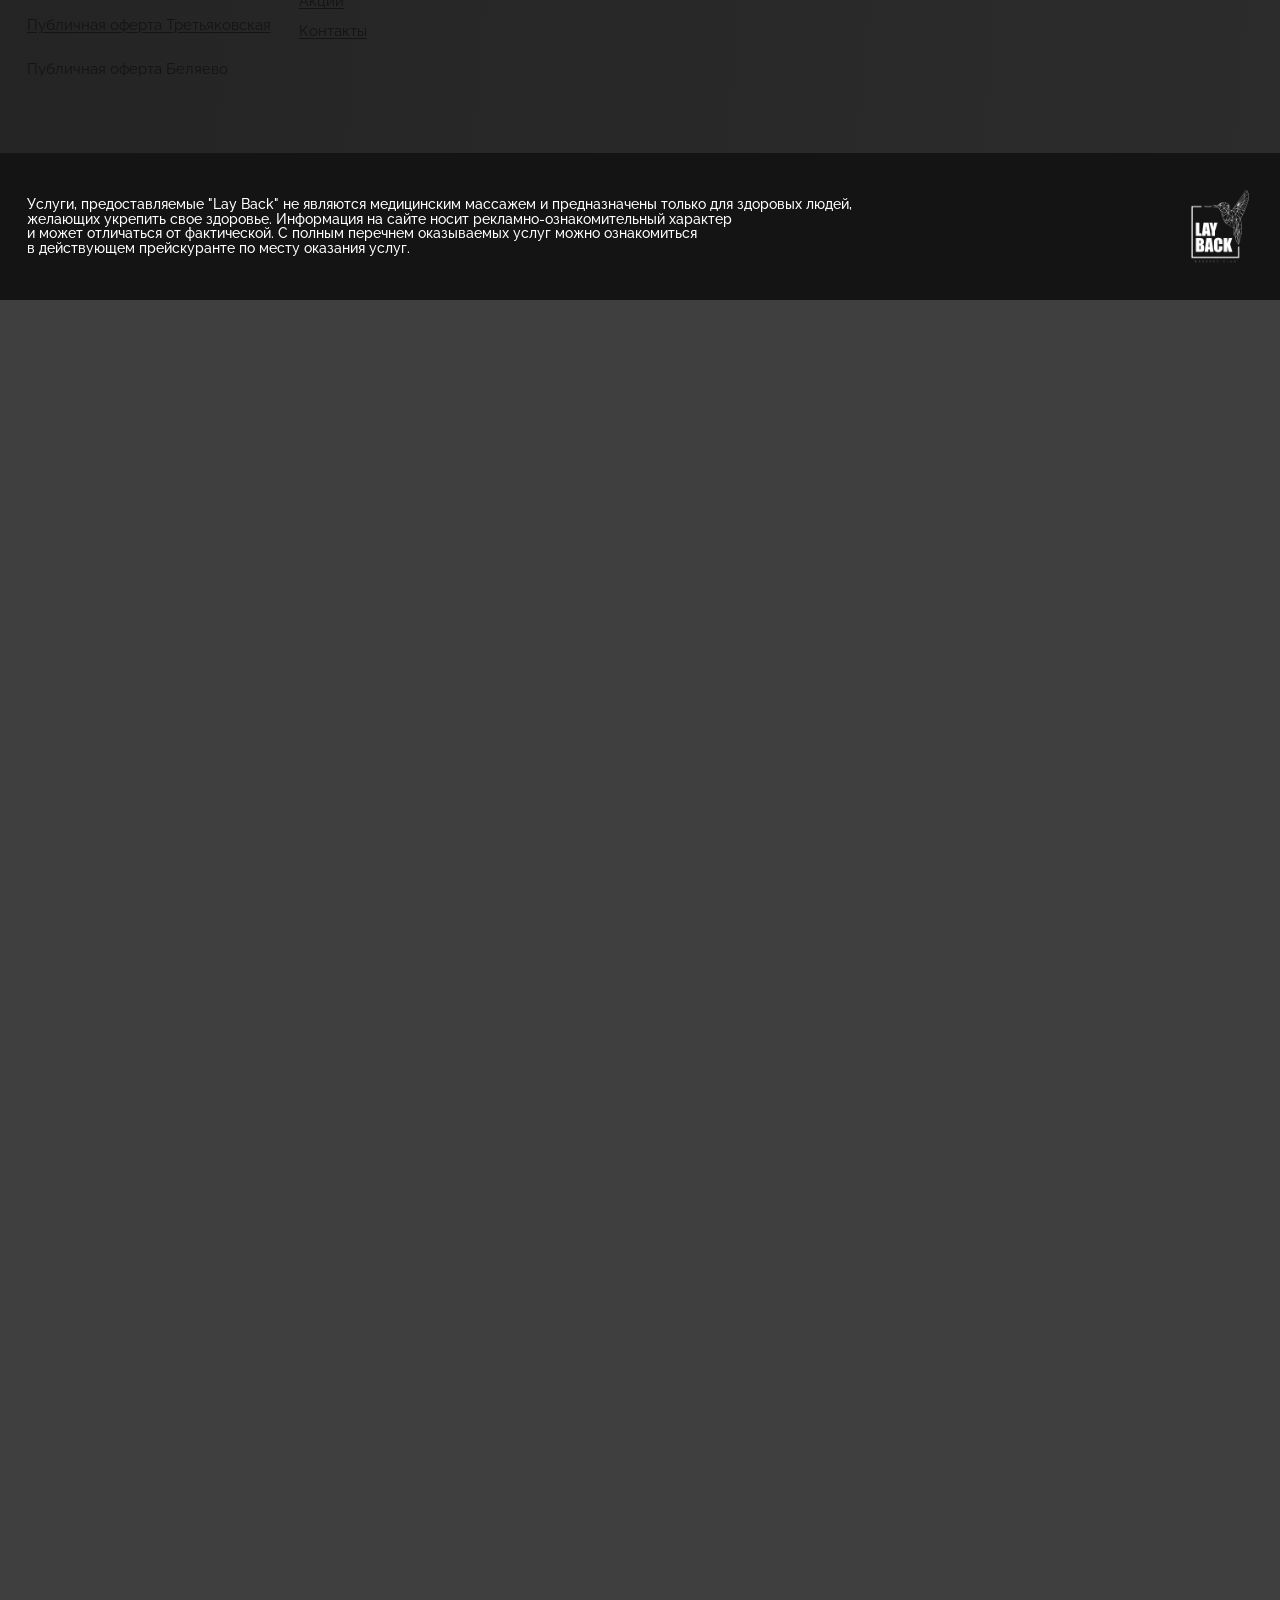
==== commit 4d5a9f28: "Bust gallery photo 05 cache so Figma crop replaces stretched asset. Co-authored-by: Cursor <cursorag" ====
--- a/index.html
+++ b/index.html
@@ -21,8 +21,8 @@
     })();
   </script>
   <link rel="stylesheet" href="https://cdn.jsdelivr.net/npm/swiper@11/swiper-bundle.min.css">
-  <link rel="stylesheet" href="css/styles.css?v=16">
-  <link rel="stylesheet" href="css/mobile.css?v=17">
+  <link rel="stylesheet" href="css/styles.css?v=18">
+  <link rel="stylesheet" href="css/mobile.css?v=19">
 </head>
 <body>
   <div class="page">
@@ -108,8 +108,8 @@
             <div class="gallery__photo is-center" data-photo="2"><img src="assets/figma-g03.png" alt=""></div>
             <div class="gallery__photo gallery__photo--04" data-photo="3"><img src="assets/figma-g04.png" alt=""></div>
             <div class="gallery__photo gallery__photo--05" data-photo="4">
-              <img class="gallery__img-desktop" src="assets/figma-g05.png" alt="">
-              <img class="gallery__img-mobile" src="assets/figma-g05-mobile.png" alt="">
+              <img class="gallery__img-desktop" src="assets/gallery-05.png?v=20" alt="">
+              <img class="gallery__img-mobile" src="assets/gallery-05-m.png?v=20" alt="">
             </div>
           </div>
           <div class="gallery__controls">
--- a/css/mobile.css
+++ b/css/mobile.css
@@ -299,8 +299,8 @@
 }
 
 html.is-mobile .gallery__photo--05 img {
-  object-fit: fill;
-  object-position: center;
+  object-fit: cover;
+  object-position: bottom;
 }
 
 html.is-mobile .gallery__controls,
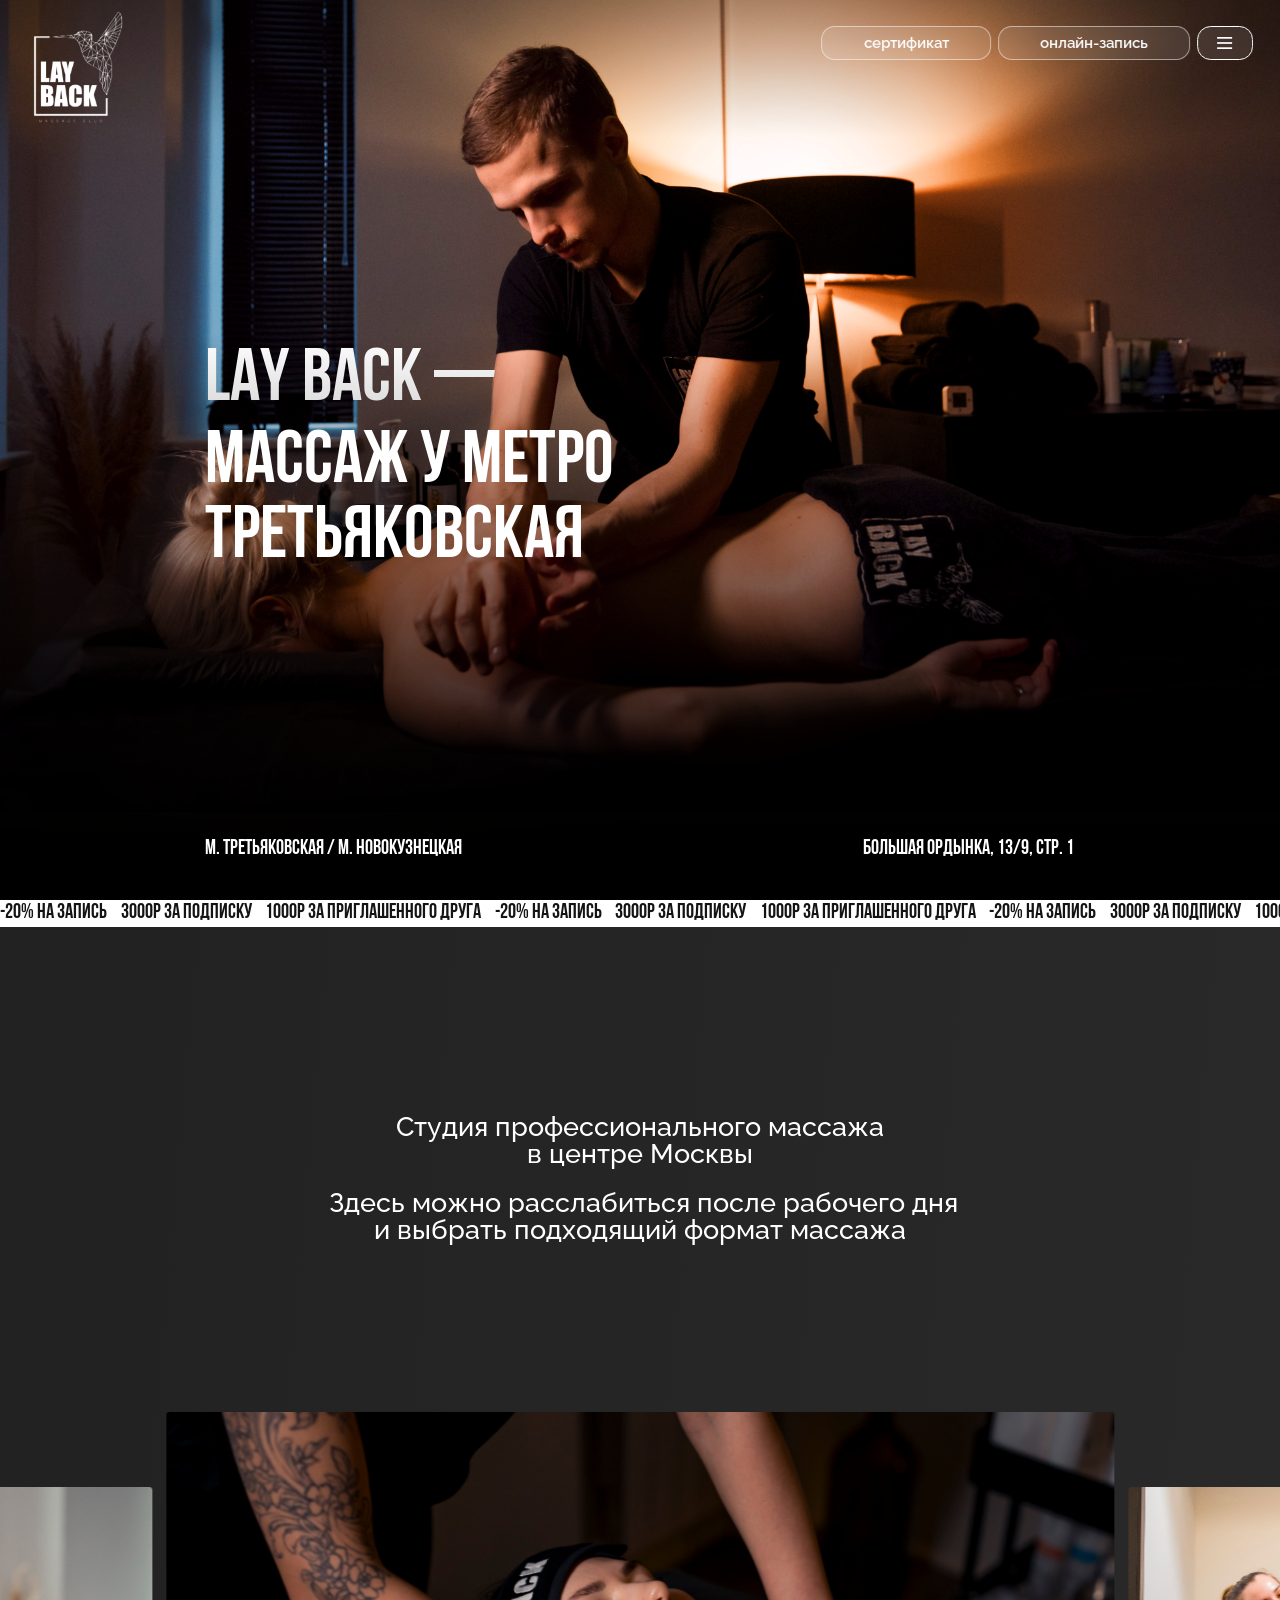
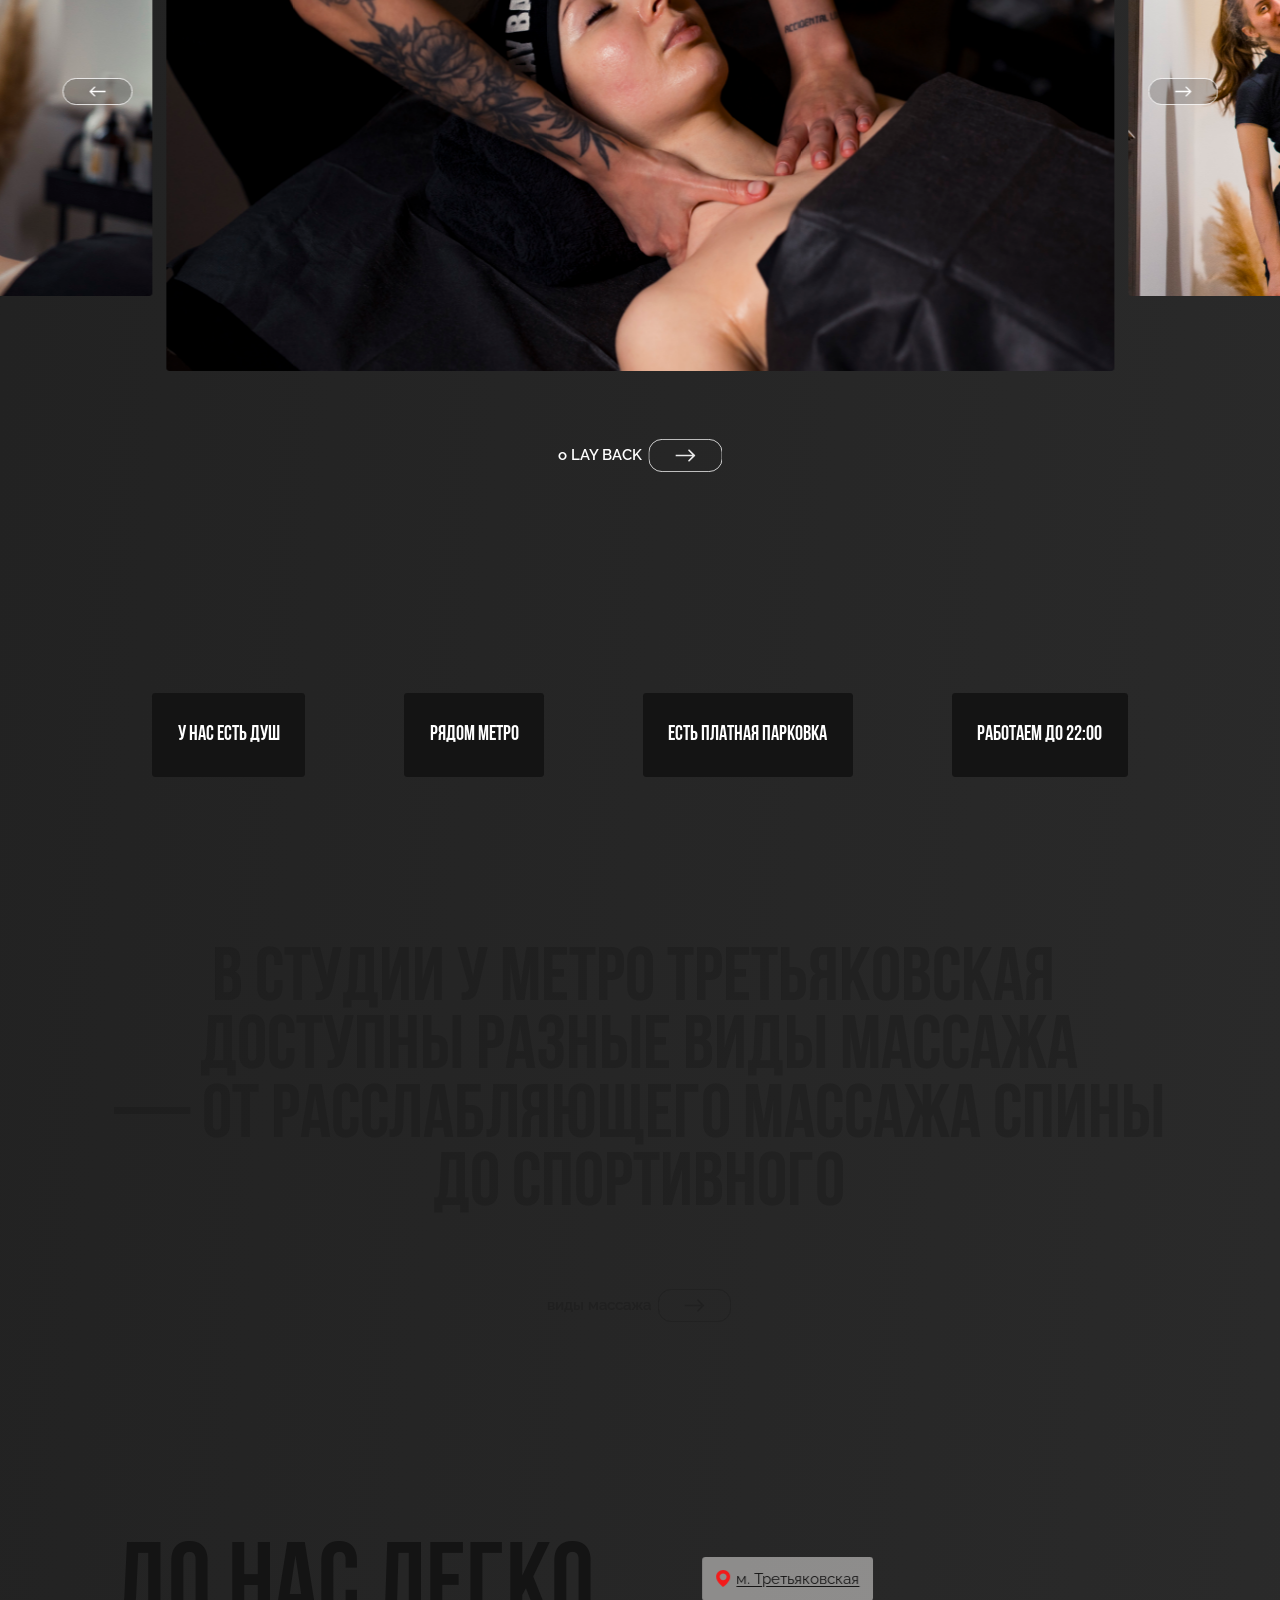
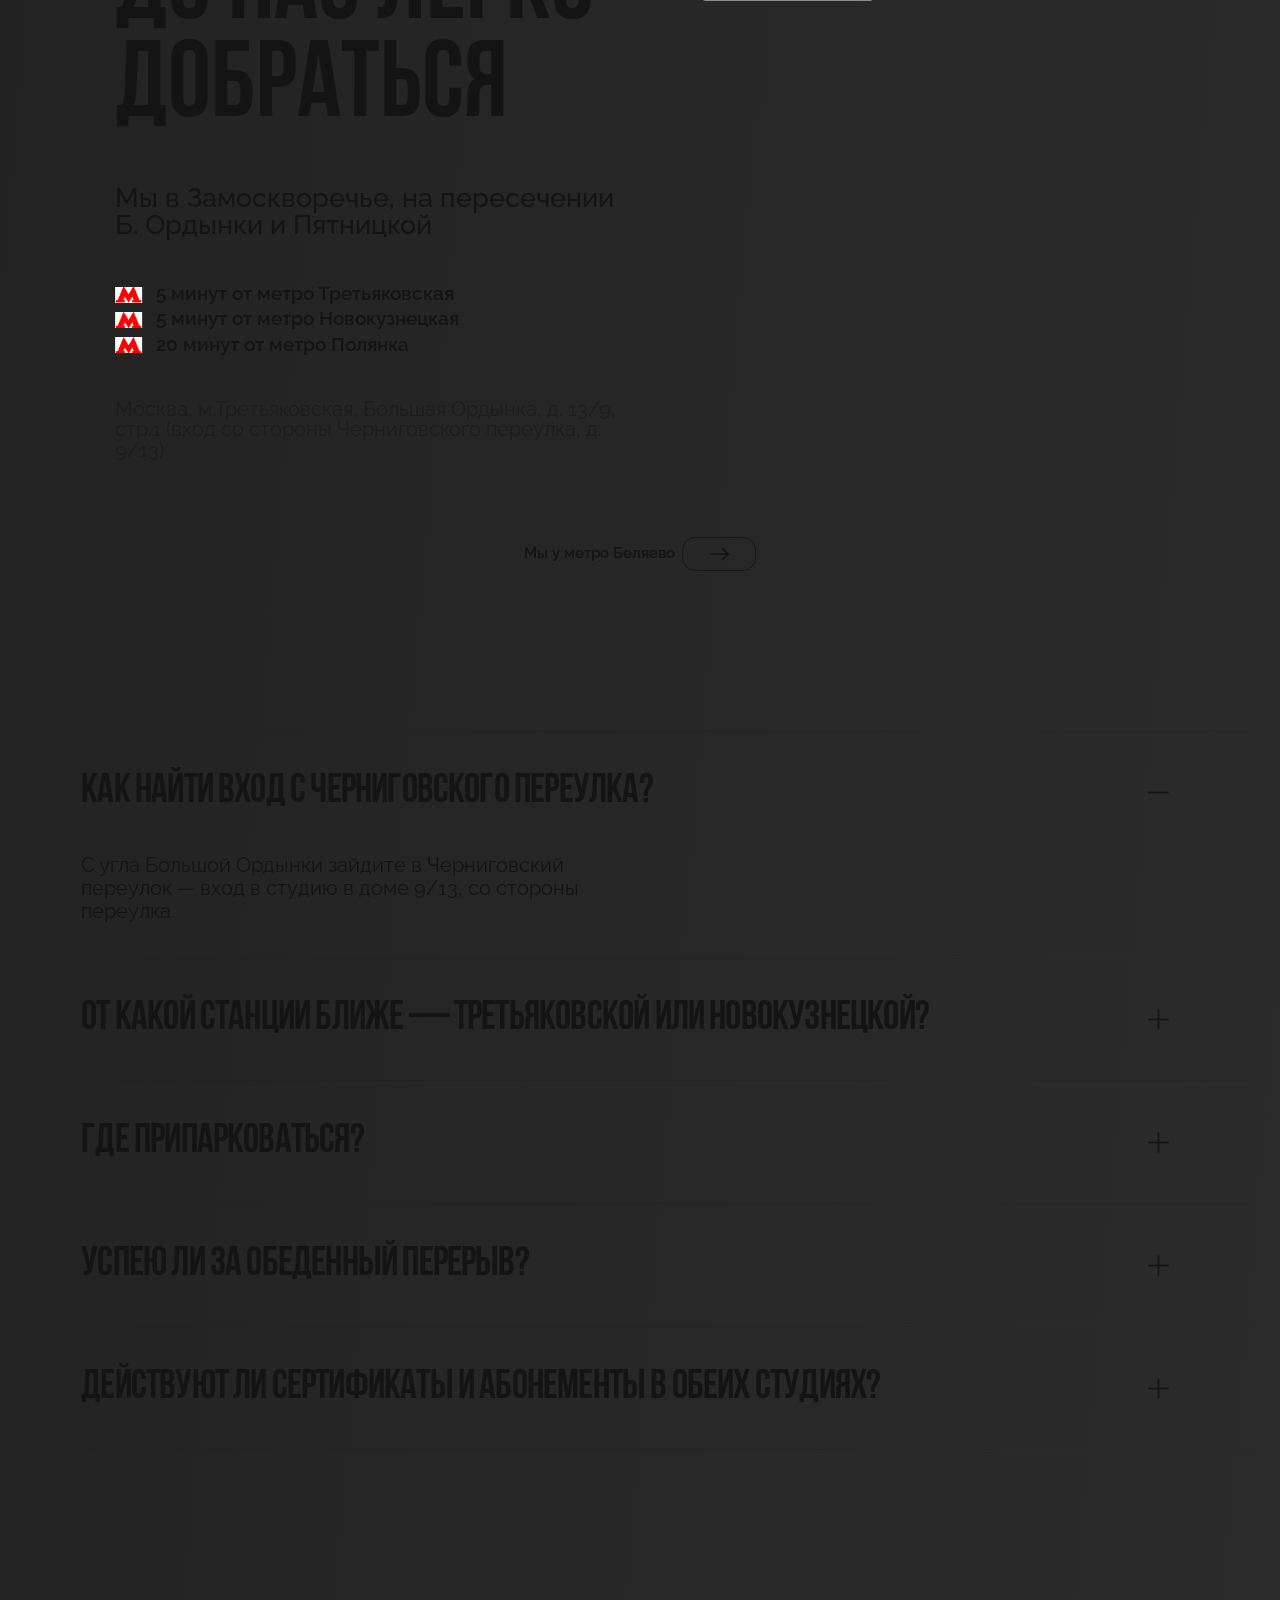
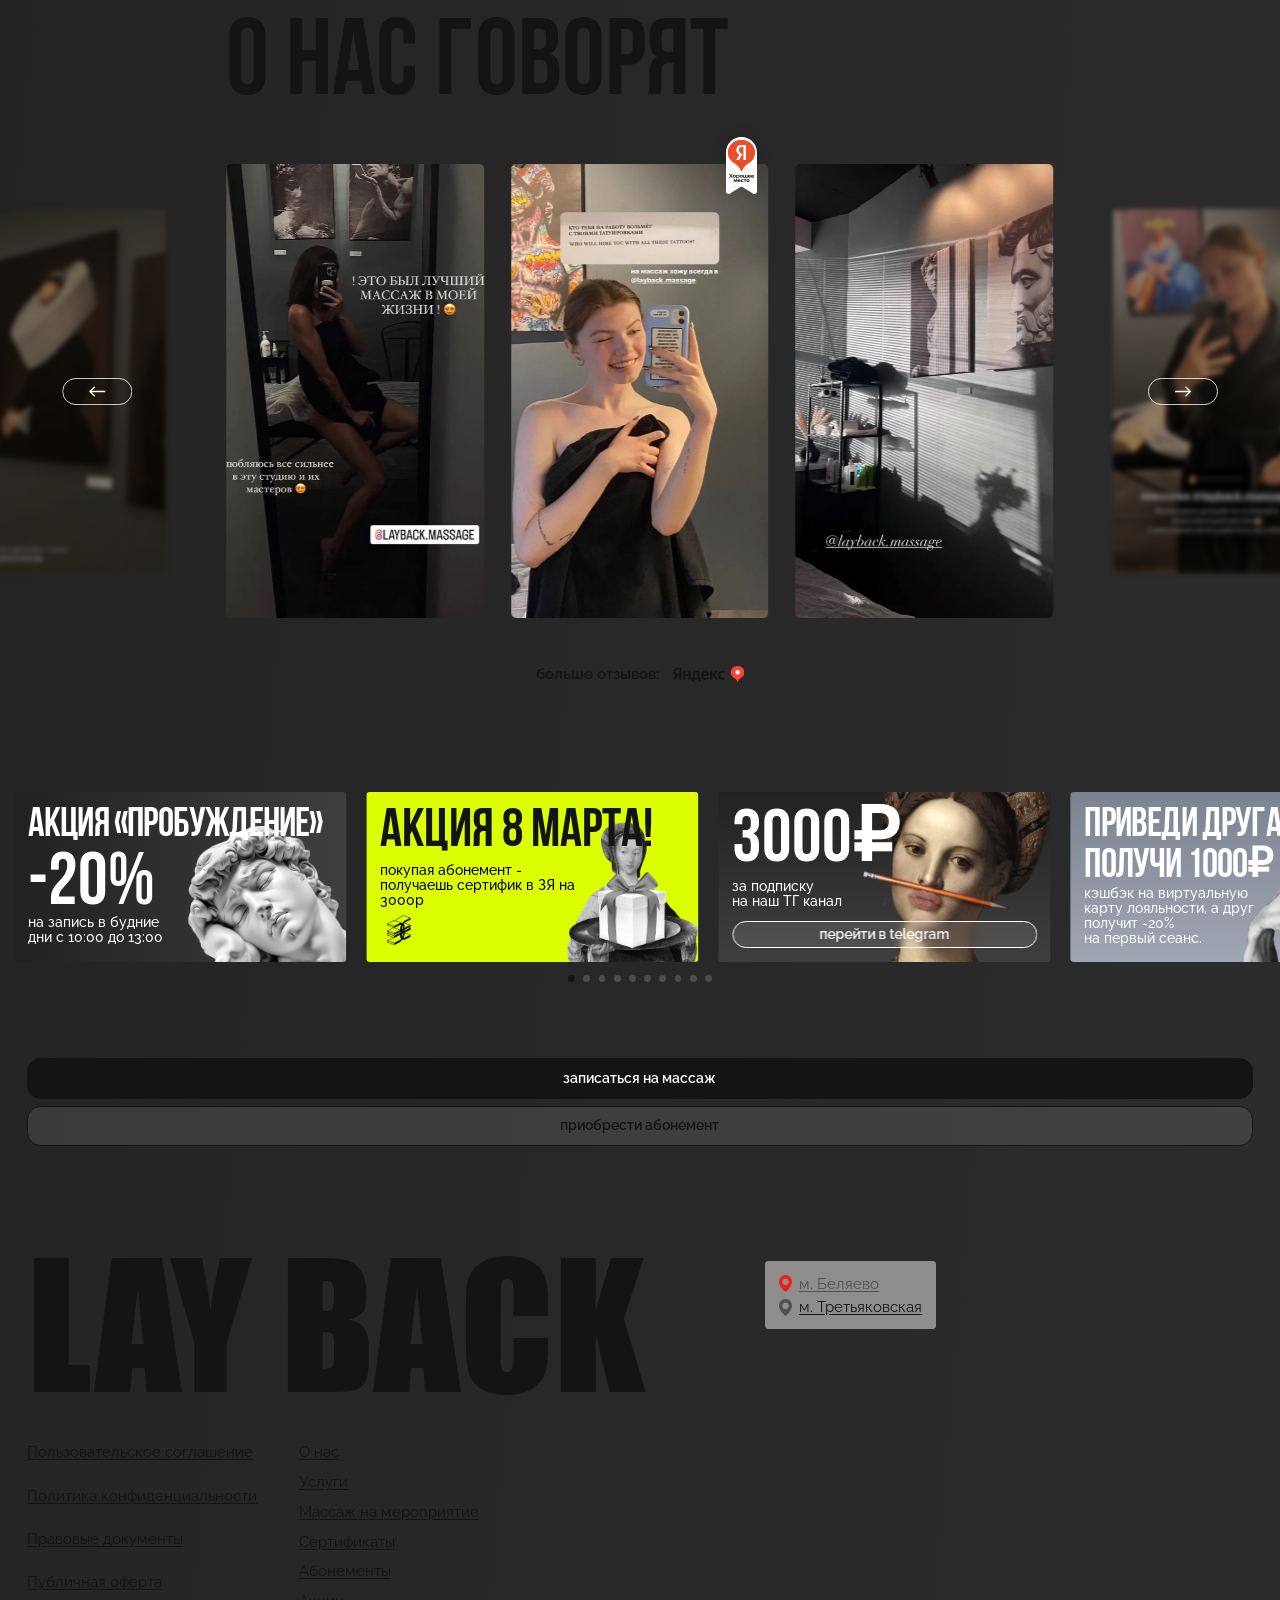
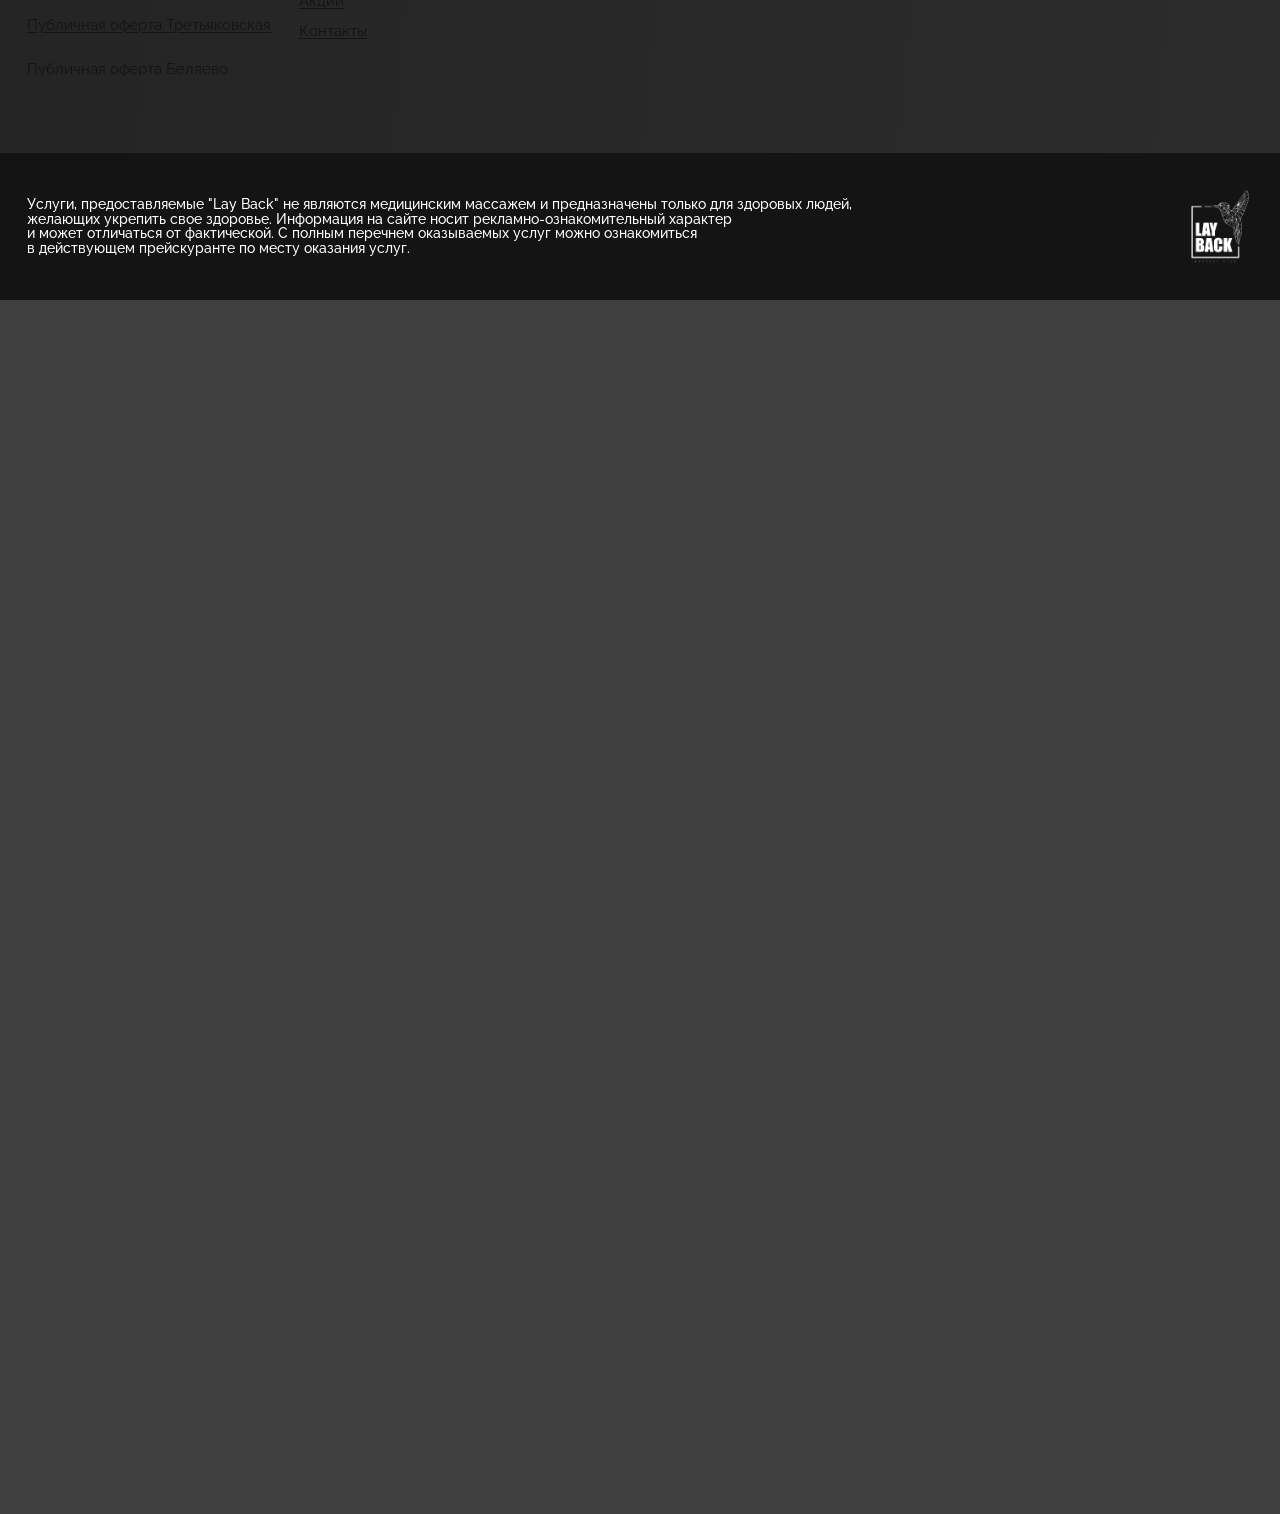
==== commit 647f651f: "Add SEO alt texts and canonical URLs for both branch pages. Co-authored-by: Cursor <cursoragent@curs" ====
--- a/index.html
+++ b/index.html
@@ -4,6 +4,7 @@
   <meta charset="UTF-8">
   <meta name="viewport" content="width=device-width, initial-scale=1">
   <title>LAY BACK — массаж у метро Третьяковская</title>
+  <link rel="canonical" href="https://lay-back.ru/massazh-tretyakovskaya/">
   <script>
     (function () {
       var q = location.search;
@@ -44,12 +45,12 @@
     <div class="hero-stack">
     <section class="hero">
       <div class="hero__bg">
-        <img class="hero__bg-desktop" src="assets/hero.png" alt="">
-        <img class="hero__bg-mobile" src="assets/hero-mobile.png" alt="">
+        <img class="hero__bg-desktop" src="assets/hero.png" alt="Студия массажа LAY BACK у метро Третьяковская">
+        <img class="hero__bg-mobile" src="assets/hero-mobile.png" alt="Студия массажа LAY BACK у метро Третьяковская">
       </div>
       <p class="hero__brand font-bebas">LAY BACK —</p>
       <div class="hero__knockout">
-        <img src="assets/hero-knockout.png?v=2" alt="">
+        <img src="assets/hero-knockout.png?v=2" alt="Студия массажа LAY BACK на Большой Ордынке">
       </div>
       <div class="hero__overlay"></div>
       <div class="hero__titles font-bebas">
@@ -103,13 +104,13 @@
       <div class="gallery">
         <div class="gallery__viewport">
           <div class="gallery__track" id="galleryTrack">
-            <div class="gallery__photo" data-photo="0"><img src="assets/figma-g01.png" alt=""></div>
-            <div class="gallery__photo" data-photo="1"><img src="assets/figma-g02.png" alt=""></div>
-            <div class="gallery__photo is-center" data-photo="2"><img src="assets/figma-g03.png" alt=""></div>
-            <div class="gallery__photo gallery__photo--04" data-photo="3"><img src="assets/figma-g04.png" alt=""></div>
+            <div class="gallery__photo" data-photo="0"><img src="assets/figma-g01.png" alt="Интерьер студии массажа LAY BACK в Замоскворечье — фото 1"></div>
+            <div class="gallery__photo" data-photo="1"><img src="assets/figma-g02.png" alt="Интерьер студии массажа LAY BACK в Замоскворечье — фото 2"></div>
+            <div class="gallery__photo is-center" data-photo="2"><img src="assets/figma-g03.png" alt="Интерьер студии массажа LAY BACK в Замоскворечье — фото 3"></div>
+            <div class="gallery__photo gallery__photo--04" data-photo="3"><img src="assets/figma-g04.png" alt="Интерьер студии массажа LAY BACK в Замоскворечье — фото 4"></div>
             <div class="gallery__photo gallery__photo--05" data-photo="4">
-              <img class="gallery__img-desktop" src="assets/gallery-05.png?v=20" alt="">
-              <img class="gallery__img-mobile" src="assets/gallery-05-m.png?v=20" alt="">
+              <img class="gallery__img-desktop" src="assets/gallery-05.png?v=20" alt="Интерьер студии массажа LAY BACK в Замоскворечье — фото 5">
+              <img class="gallery__img-mobile" src="assets/gallery-05-m.png?v=20" alt="Интерьер студии массажа LAY BACK в Замоскворечье — фото 5">
             </div>
           </div>
           <div class="gallery__controls">
@@ -176,7 +177,7 @@
         </div>
         <div class="location__map">
           <div class="location__map-img">
-            <iframe class="js-map-frame" title="Карта студии LAY BACK" src="https://yandex.ru/map-widget/v1/?ll=37.6244%2C55.7416&z=16&pt=37.6244,55.7416,pm2rdm&l=map"></iframe>
+            <iframe class="js-map-frame" title="Метро Третьяковская и Новокузнецкая" src="https://yandex.ru/map-widget/v1/?ll=37.6244%2C55.7416&z=16&pt=37.6244,55.7416,pm2rdm&l=map"></iframe>
           </div>
           <div class="map-switcher map-switcher--location">
             <button class="map-switcher__item js-move-map-btn is-active" type="button" data-map="https://yandex.ru/map-widget/v1/?ll=37.6244%2C55.7416&z=16&pt=37.6244,55.7416,pm2rdm&l=map">
@@ -282,15 +283,15 @@
       </div>
       <div class="reviews__slider js-reviews-slider">
         <div class="reviews__track" id="reviewsTrack">
-          <div class="reviews-slide"><img src="assets/review-p6.png" alt=""></div>
-          <div class="reviews-slide"><img src="assets/review-p5.png" alt=""></div>
-          <div class="reviews-slide"><img src="assets/review-p4.png" alt=""></div>
-          <div class="reviews-slide"><img src="assets/review-a2.png" alt=""></div>
-          <div class="reviews-slide is-active"><img src="assets/review-active.png" alt=""></div>
-          <div class="reviews-slide"><img src="assets/review-a1.png" alt=""></div>
-          <div class="reviews-slide"><img src="assets/review-p3.png" alt=""></div>
-          <div class="reviews-slide"><img src="assets/review-p2.png" alt=""></div>
-          <div class="reviews-slide"><img src="assets/review-p1.png" alt=""></div>
+          <div class="reviews-slide"><img src="assets/review-p6.png" alt="Отзыв о студии массажа LAY BACK на Третьяковской — 6"></div>
+          <div class="reviews-slide"><img src="assets/review-p5.png" alt="Отзыв о студии массажа LAY BACK на Третьяковской — 5"></div>
+          <div class="reviews-slide"><img src="assets/review-p4.png" alt="Отзыв о студии массажа LAY BACK на Третьяковской — 4"></div>
+          <div class="reviews-slide"><img src="assets/review-a2.png" alt="Отзыв о студии массажа LAY BACK на Третьяковской — 2"></div>
+          <div class="reviews-slide is-active"><img src="assets/review-active.png" alt="Отзыв о студии массажа LAY BACK на Третьяковской — 1"></div>
+          <div class="reviews-slide"><img src="assets/review-a1.png" alt="Отзыв о студии массажа LAY BACK на Третьяковской — 3"></div>
+          <div class="reviews-slide"><img src="assets/review-p3.png" alt="Отзыв о студии массажа LAY BACK на Третьяковской — 3"></div>
+          <div class="reviews-slide"><img src="assets/review-p2.png" alt="Отзыв о студии массажа LAY BACK на Третьяковской — 2"></div>
+          <div class="reviews-slide"><img src="assets/review-p1.png" alt="Отзыв о студии массажа LAY BACK на Третьяковской — 1"></div>
         </div>
         <div class="reviews-slider__nav">
           <button class="reviews__arrow reviews__arrow--prev" type="button" aria-label="Назад">
@@ -313,7 +314,7 @@
       <div class="swiper js-offers-slider">
         <div class="swiper-wrapper">
           <article class="swiper-slide sale-card sale-card--wake">
-            <div class="sale-card__art"><img src="assets/sale-art5.png" alt=""></div>
+            <div class="sale-card__art"><img src="assets/sale-art5.png" alt="Акция «Пробуждение»: −20% на запись в будние дни с 10:00 до 13:00"></div>
             <div class="sale-card__content">
               <p class="sale-card__title font-bebas">акция «пробуждение»</p>
               <p class="sale-card__discount font-bebas">-20%</p>
@@ -321,16 +322,16 @@
             </div>
           </article>
           <article class="swiper-slide sale-card sale-card--march">
-            <div class="sale-card__art"><img src="assets/sale-art4.png" alt=""></div>
+            <div class="sale-card__art"><img src="assets/sale-art4.png" alt="Акция к 8 Марта: сертификат при покупке абонемента"></div>
             <div class="sale-card__content">
               <p class="sale-card__title font-bebas">акция 8 марта!</p>
               <p class="sale-card__text">покупая абонемент - получаешь сертифик в ЗЯ на 3000р</p>
-              <div class="sale-card__logo"><img src="assets/sale-logo-zy.png" alt=""></div>
+              <div class="sale-card__logo"><img src="assets/sale-logo-zy.png" alt="Сертификат «Золотое Яблоко» — подарок за абонемент"></div>
             </div>
           </article>
           <article class="swiper-slide sale-card sale-card--tg">
             <div class="sale-card__art-wrap">
-              <div class="sale-card__art"><img src="assets/sale-art3.png" alt=""></div>
+              <div class="sale-card__art"><img src="assets/sale-art3.png" alt="3000 ₽ за подписку на Telegram-канал LAY BACK"></div>
             </div>
             <div class="sale-card__content">
               <p class="sale-card__title font-bebas">3000₽</p>
@@ -340,7 +341,7 @@
           </article>
           <article class="swiper-slide sale-card sale-card--friend">
             <div class="sale-card__art-wrap">
-              <div class="sale-card__art"><img src="assets/sale-art2.png" alt=""></div>
+              <div class="sale-card__art"><img src="assets/sale-art2.png" alt="Приведи друга: 1000 ₽ кэшбэк и −20% на первый сеанс другу"></div>
             </div>
             <div class="sale-card__content">
               <p class="sale-card__title font-bebas">Приведи друга - получи 1000₽</p>
@@ -349,7 +350,7 @@
           </article>
           <article class="swiper-slide sale-card sale-card--pass">
             <div class="sale-card__art-wrap">
-              <div class="sale-card__art"><img src="assets/sale-art1.png" alt=""></div>
+              <div class="sale-card__art"><img src="assets/sale-art1.png" alt="Абонементы LAY BACK — выгодный курс массажа"></div>
             </div>
             <div class="sale-card__content">
               <p class="sale-card__title font-bebas">Выгодные абонементы</p>
@@ -392,7 +393,7 @@
           </nav>
         </div>
         <div class="footer__map">
-          <iframe class="js-map-frame" title="Карта студии LAY BACK" src="https://yandex.ru/map-widget/v1/?ll=37.6244%2C55.7416&z=16&pt=37.6244,55.7416,pm2rdm&l=map"></iframe>
+          <iframe class="js-map-frame" title="Метро Третьяковская и Новокузнецкая" src="https://yandex.ru/map-widget/v1/?ll=37.6244%2C55.7416&z=16&pt=37.6244,55.7416,pm2rdm&l=map"></iframe>
           <div class="map-switcher map-switcher--footer">
             <button class="map-switcher__item js-move-map-btn" type="button" data-map="https://yandex.ru/map-widget/v1/?ll=37.5294%2C55.6775&z=16&pt=37.5294,55.6775,pm2rdm&l=map">
               <span class="map-switcher__icon"><img src="assets/icon-metro.svg" alt=""></span>
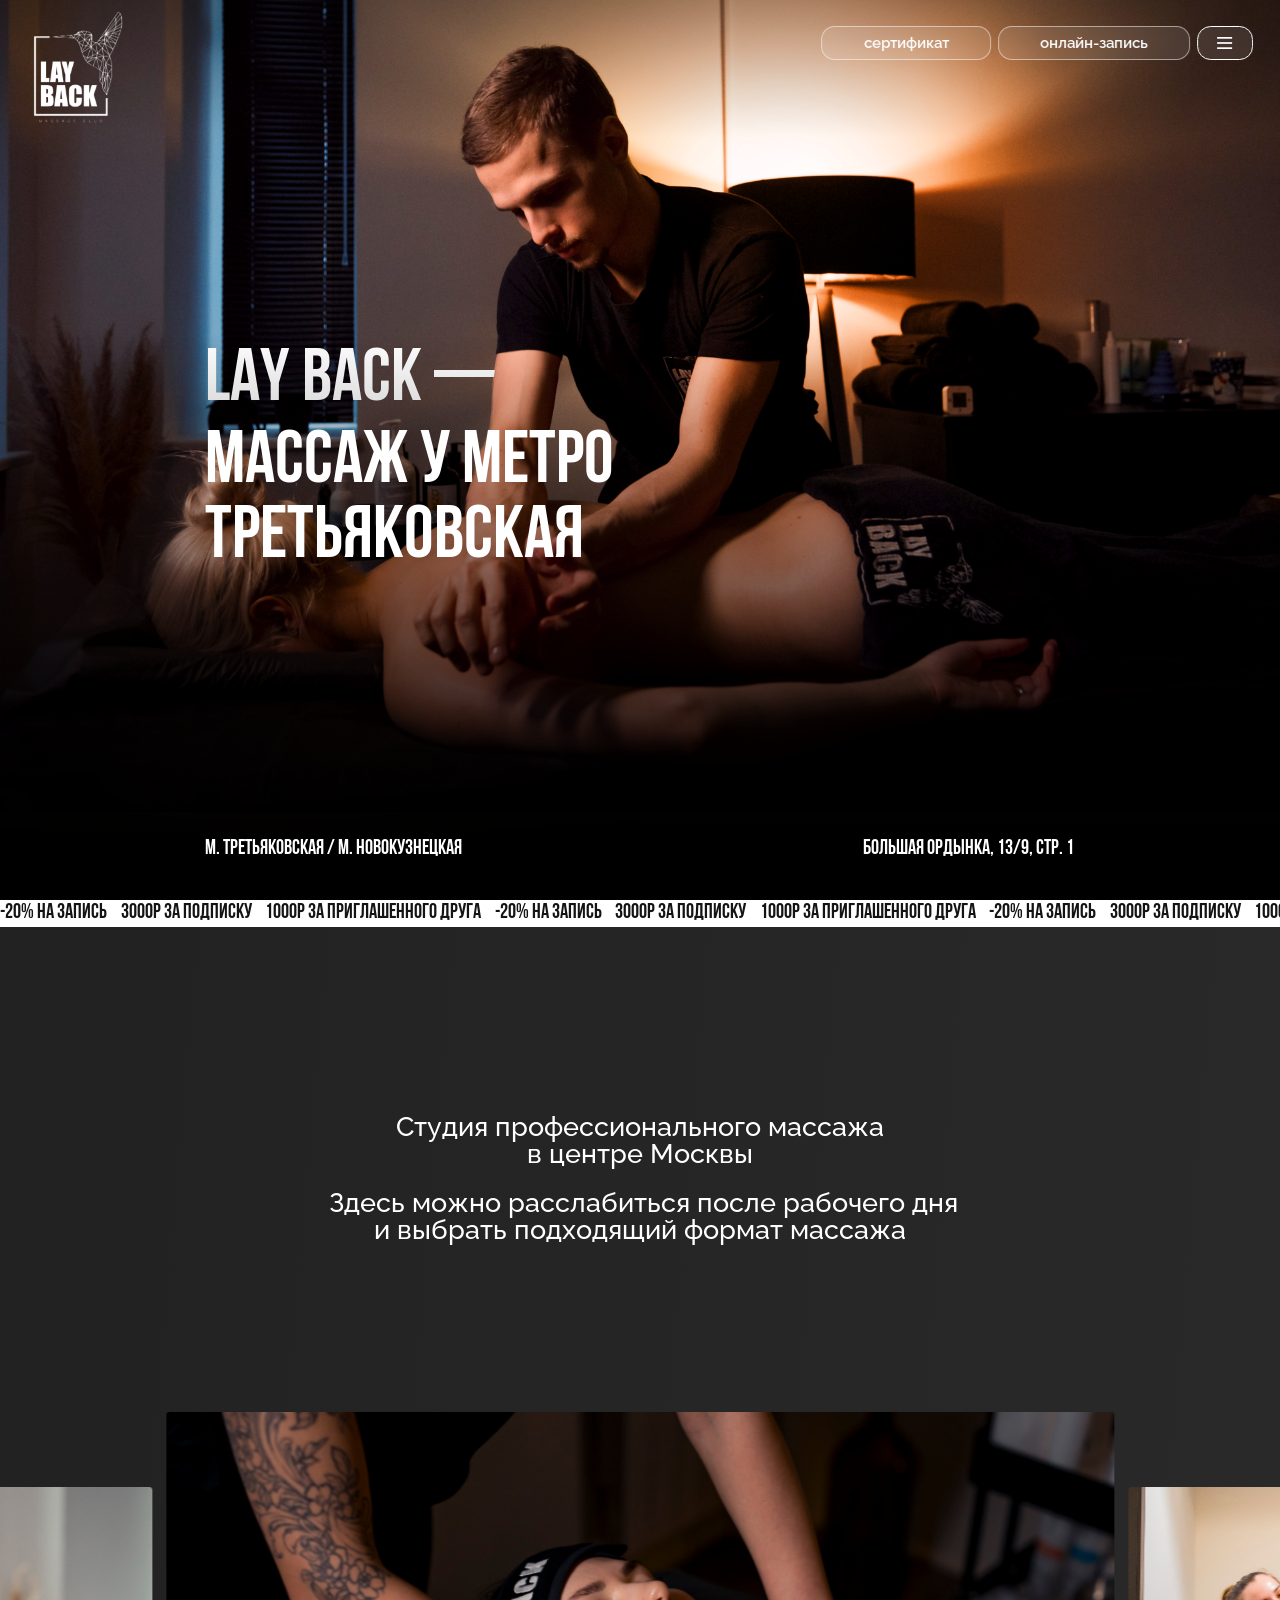
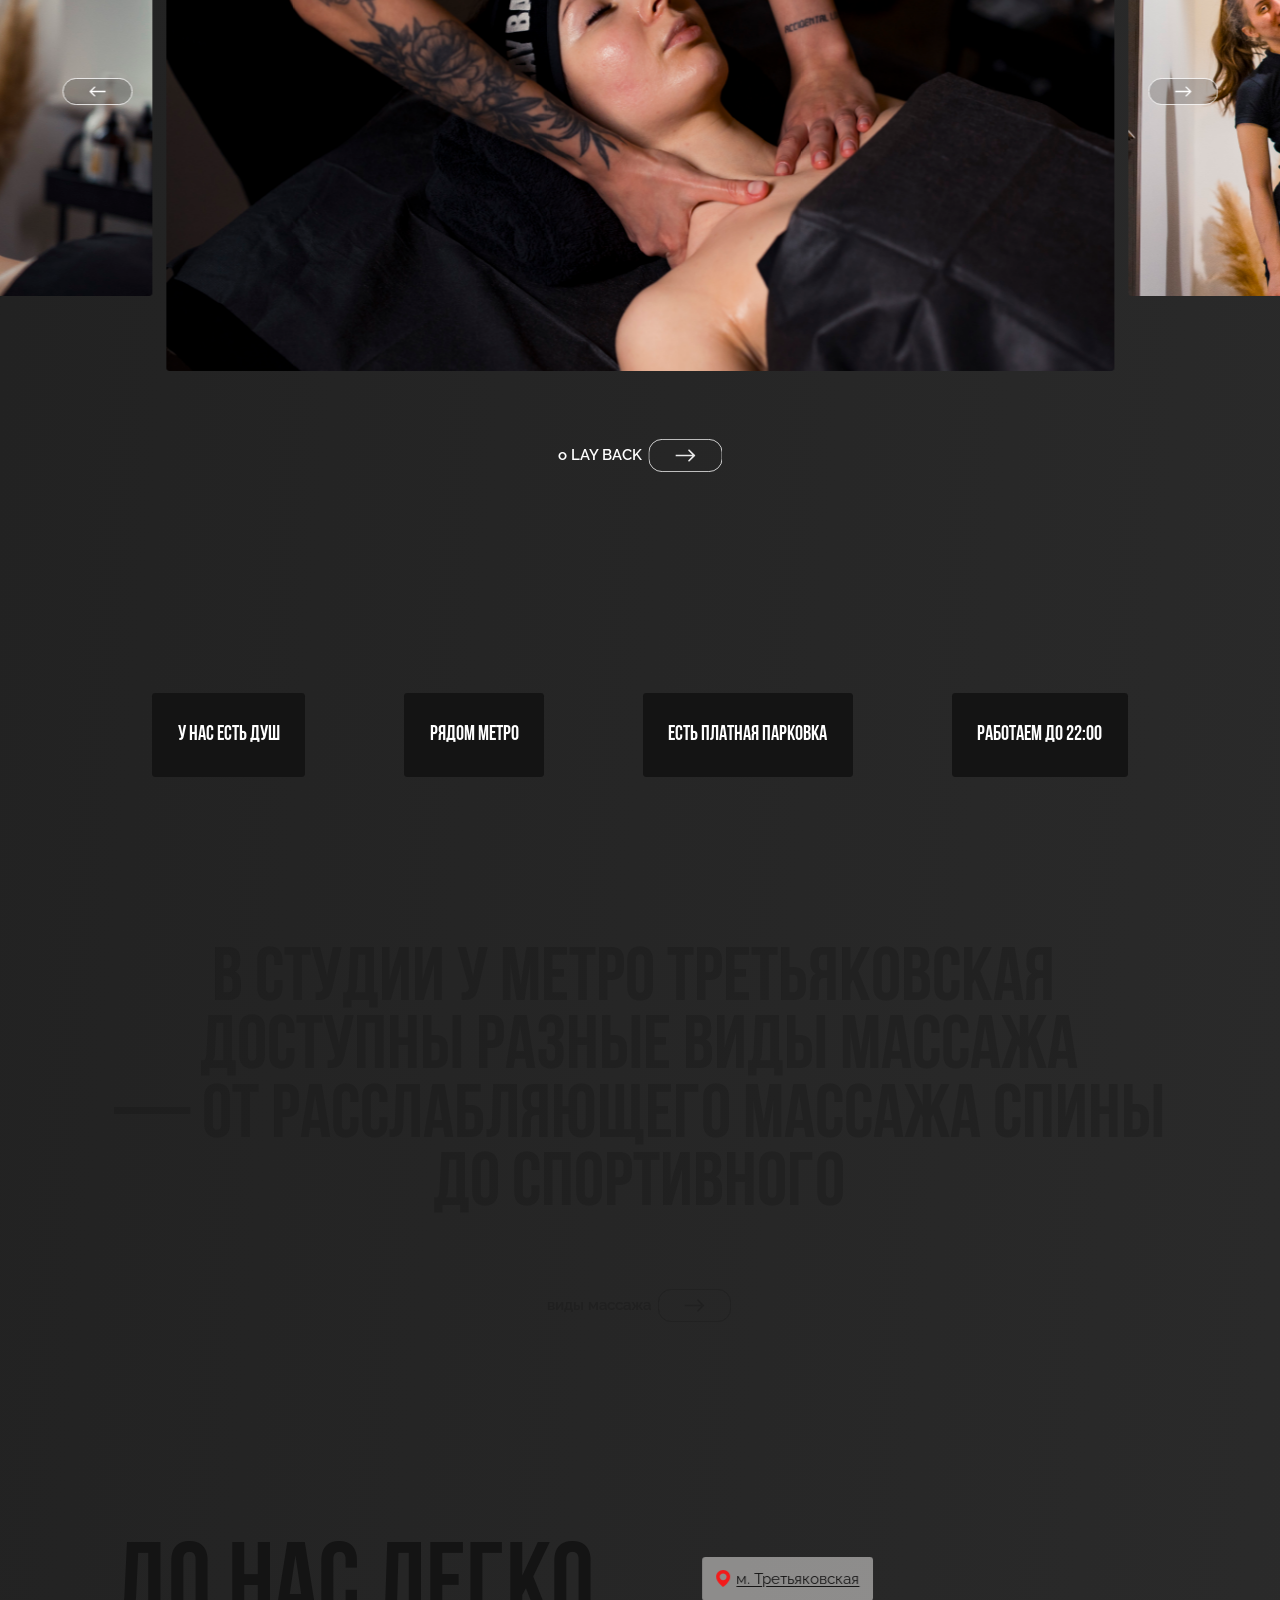
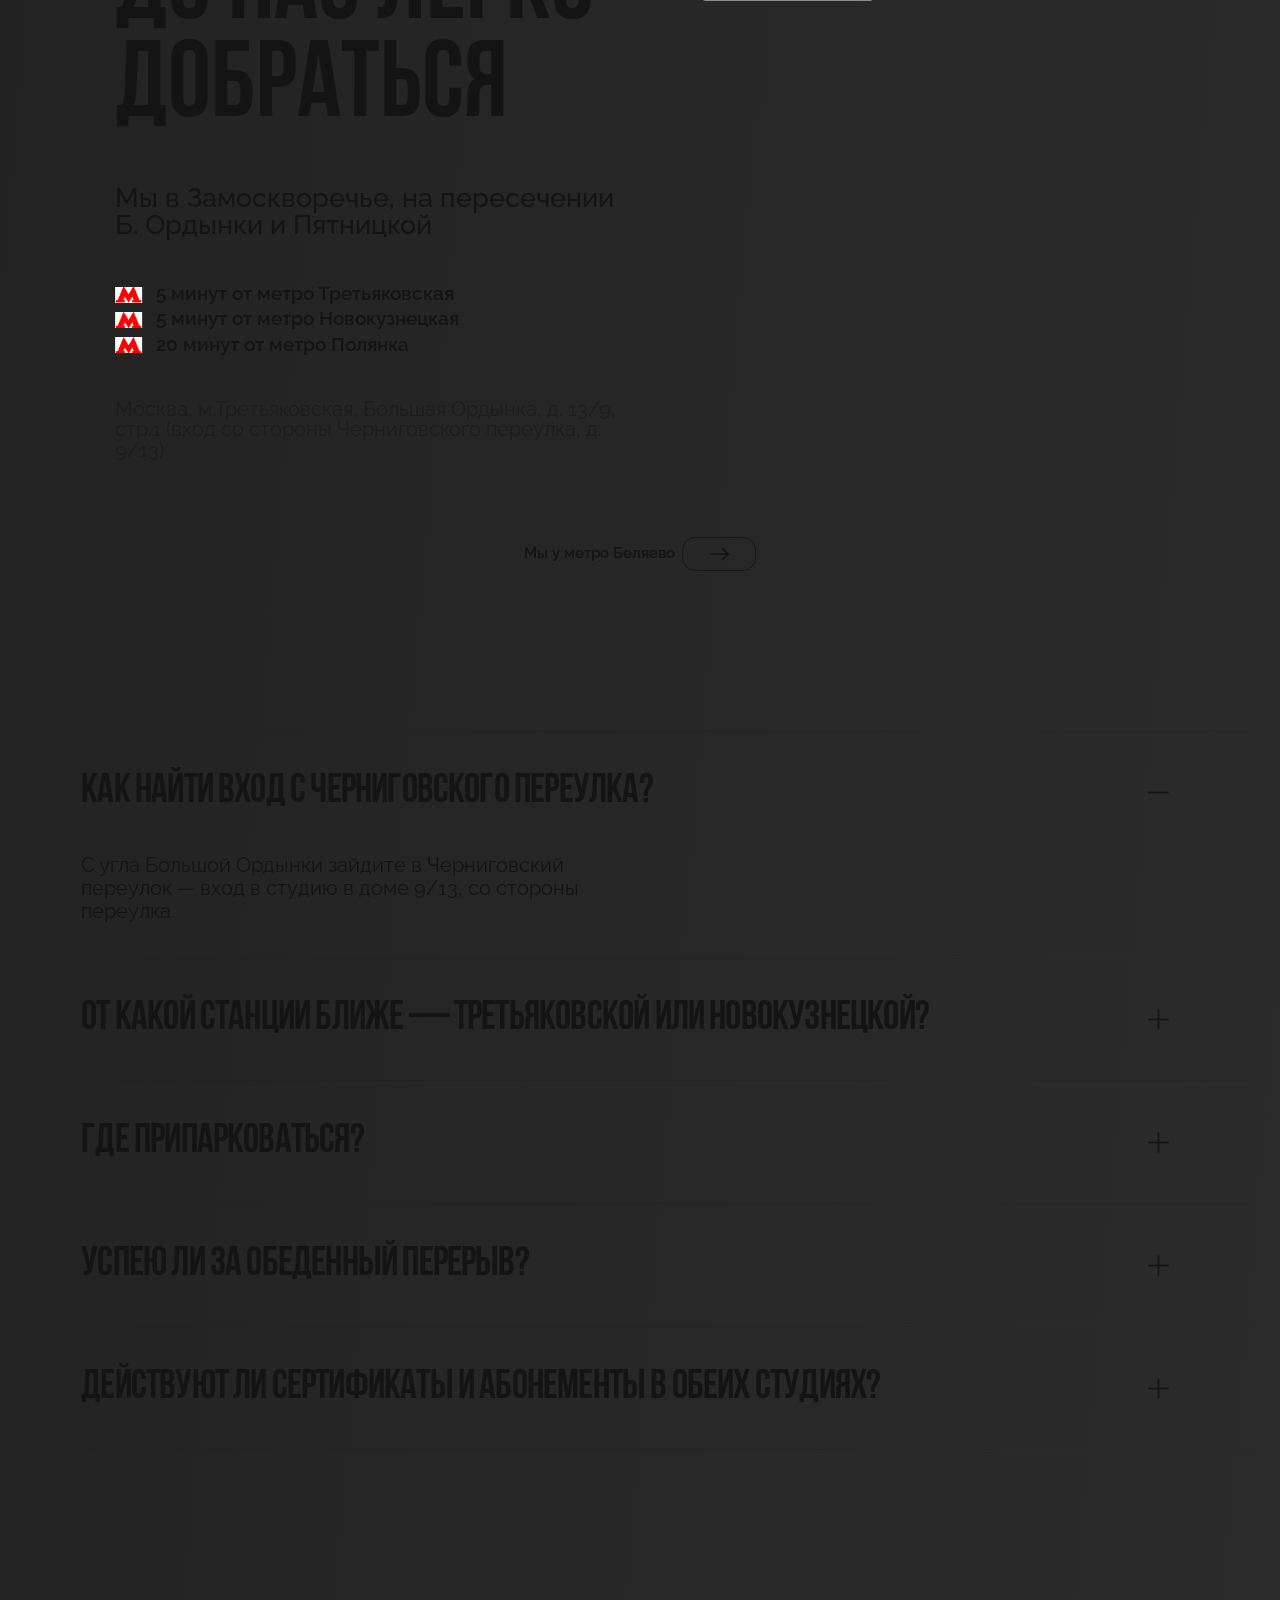
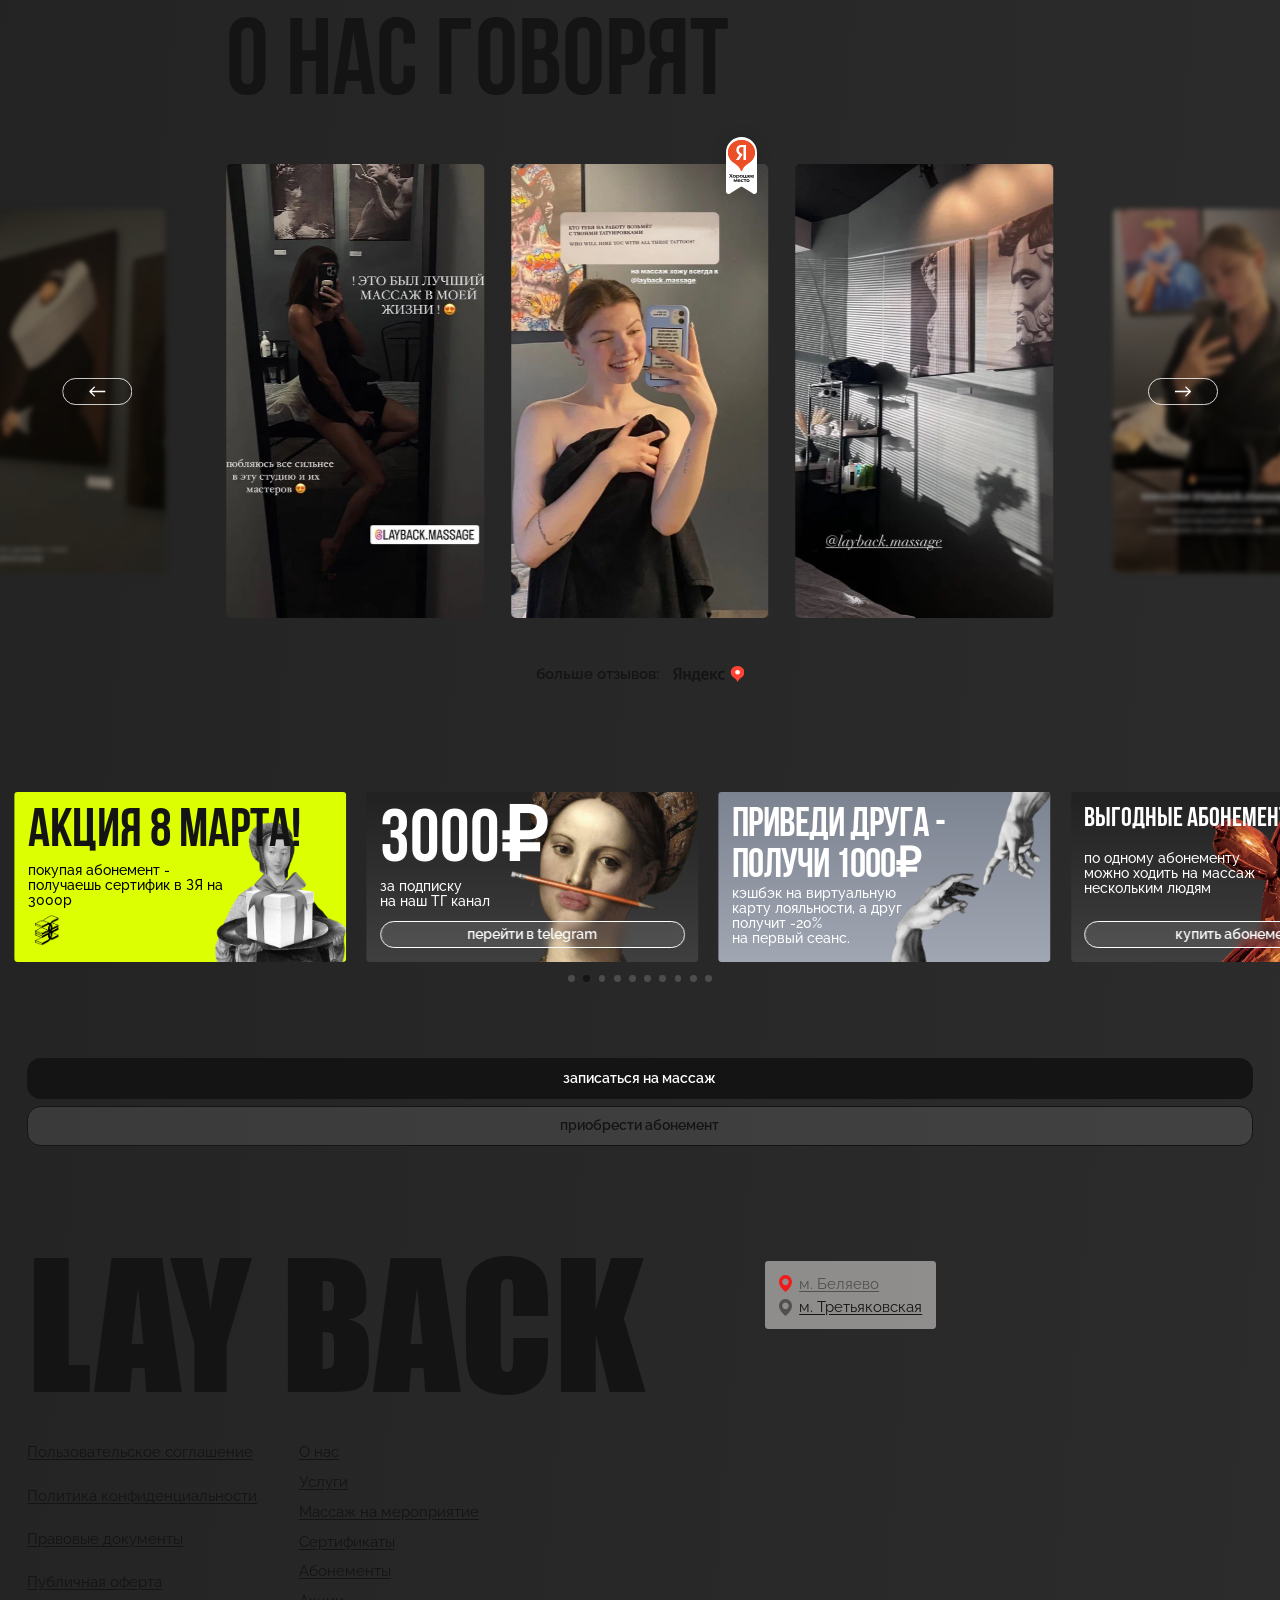
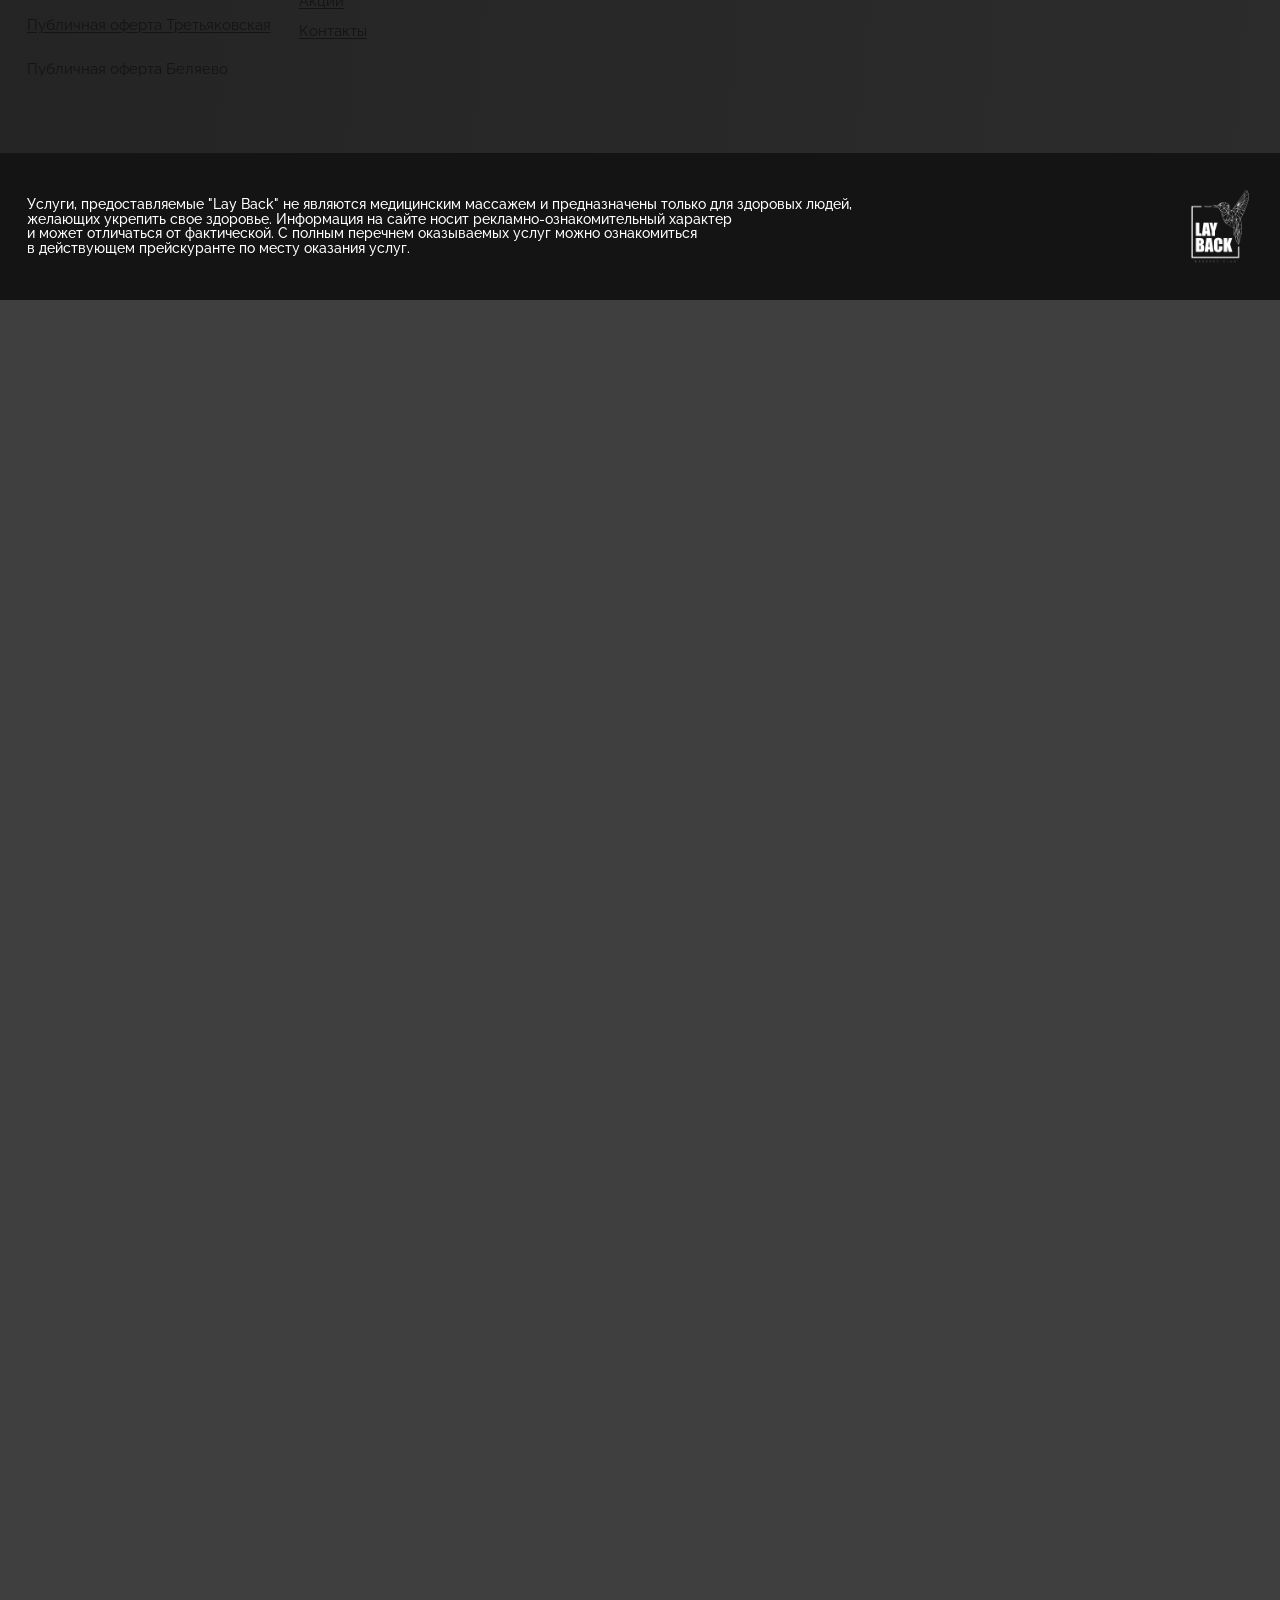
==== commit 15de4a81: "Add tablet layout for the Tretyakovskaya branch page. Tablet styles live in a separate css/tablet.cs" ====
--- a/index.html
+++ b/index.html
@@ -8,12 +8,19 @@
   <script>
     (function () {
       var q = location.search;
-      var mobile = /\bmobile\b/.test(q) ? true : /\bdesktop\b/.test(q) ? false : window.innerWidth < 768;
-      var vp = mobile ? 393 : 1512;
-      var hero = mobile ? 852 : 982;
-      var z = window.innerWidth / vp;
-      var h = ((mobile && window.visualViewport) ? window.visualViewport.height : window.innerHeight) / z;
+      var w = window.innerWidth;
+      var forcedMobile = /\bmobile\b/.test(q);
+      var forcedTablet = /\btablet\b/.test(q);
+      var forcedDesktop = /\bdesktop\b/.test(q);
+      var mobile = forcedMobile ? true : (forcedTablet || forcedDesktop) ? false : w < 768;
+      var tablet = !mobile && (forcedTablet ? true : forcedDesktop ? false : w >= 768 && w < 1100);
+      var vp = mobile ? 393 : tablet ? 744 : 1512;
+      var hero = mobile ? 852 : tablet ? 1000 : 982;
+      var z = w / vp;
+      var h = ((mobile || tablet) && window.visualViewport ? window.visualViewport.height : window.innerHeight) / z;
       document.documentElement.classList.toggle("is-mobile", mobile);
+      document.documentElement.classList.toggle("is-tablet", tablet);
+      document.documentElement.classList.toggle("is-tablet-compact", tablet && h < 780);
       document.documentElement.style.zoom = z;
       document.documentElement.style.setProperty("--page-zoom", String(z));
       document.documentElement.style.setProperty("--hero-h", h + "px");
@@ -24,6 +31,7 @@
   <link rel="stylesheet" href="https://cdn.jsdelivr.net/npm/swiper@11/swiper-bundle.min.css">
   <link rel="stylesheet" href="css/styles.css?v=18">
   <link rel="stylesheet" href="css/mobile.css?v=19">
+  <link rel="stylesheet" href="css/tablet.css?v=1">
 </head>
 <body>
   <div class="page">
@@ -98,7 +106,7 @@
 
     <section class="about">
       <div class="about__intro">
-        <p>Студия профессионального массажа<br>в центре Москвы</p>
+        <p>Студия профессионального массажа<span class="is-tablet-space"> </span><br>в центре Москвы</p>
         <p> Здесь можно расслабиться после рабочего дня<br>и выбрать подходящий формат массажа</p>
       </div>
       <div class="gallery">
@@ -419,6 +427,6 @@
     <a class="hero__cta-btn hero__cta-btn--ghost" href="https://lay-back.ru/sertifikaty/">сертификат</a>
   </div>
   <script src="https://cdn.jsdelivr.net/npm/swiper@11/swiper-bundle.min.js"></script>
-  <script src="js/main.js?v=12"></script>
+  <script src="js/main.js?v=13"></script>
 </body>
 </html>
--- a/css/tablet.css
+++ b/css/tablet.css
@@ -0,0 +1,752 @@
+/* ===== Tablet / 744 — референс Tab 744, филиал ===== */
+
+/* пробел появляется только там, где мобильный <br> скрыт */
+.is-tablet-space {
+  display: none;
+}
+
+html.is-tablet .is-tablet-space {
+  display: inline;
+}
+
+html.is-tablet .is-mobile-only {
+  display: none !important;
+}
+
+html.is-tablet .is-mobile-break {
+  display: none;
+}
+
+/* в макете Tab заголовок услуг начинается с отдельной строки «В студии» */
+html.is-tablet .services__title .is-mobile-break {
+  display: inline;
+}
+
+html.is-tablet .is-tablet-break {
+  display: inline;
+}
+
+html.is-tablet {
+  --sticky-cta-bottom: 16px;
+  --sticky-cta-stack: 104px;
+  --sticky-cta-gap: 24px;
+  --tablet-pad: 32px;
+  --tablet-inner: 680px;
+  --ticker-h: 32px;
+}
+
+html.is-tablet .page {
+  width: 744px;
+  height: calc(7200px + var(--hero-h));
+}
+
+html.is-tablet .ticker {
+  display: flex;
+  width: 744px;
+}
+
+html.is-tablet .ticker__item {
+  font-size: 24px;
+}
+
+/* Header — как Tab: inset 32, ширина 680 */
+html.is-tablet .header {
+  top: 4px;
+  width: 680px;
+}
+
+html.is-tablet .header__logo {
+  width: 100px;
+  height: auto;
+}
+
+html.is-tablet .header__actions {
+  padding-top: 18px;
+}
+
+html.is-tablet .header__buttons {
+  width: auto;
+  gap: 8px;
+}
+
+html.is-tablet .header__buttons .btn-ghost {
+  display: none;
+}
+
+html.is-tablet .btn-menu {
+  width: 66px;
+  height: 48px;
+}
+
+/* Hero — на весь экран, как мобилка + размеры Tab */
+html.is-tablet .hero-stack {
+  width: 744px;
+  height: calc(var(--hero-h) + var(--ticker-h));
+}
+
+html.is-tablet .hero {
+  width: 744px;
+  height: var(--hero-h);
+  padding: 219px 32px 165px;
+  display: flex;
+  flex-direction: column;
+  align-items: flex-start;
+  overflow: hidden;
+  box-sizing: border-box;
+}
+
+html.is-tablet .hero__bg,
+html.is-tablet .hero__bg img {
+  width: 744px;
+  height: 100%;
+}
+
+html.is-tablet .hero__bg img {
+  object-fit: cover;
+  object-position: center 72%;
+}
+
+html.is-tablet .hero__bg-desktop {
+  display: none;
+}
+
+html.is-tablet .hero__bg-mobile {
+  display: block;
+  width: 744px;
+  height: 100%;
+  object-fit: cover;
+  object-position: center 72%;
+}
+
+html.is-tablet .hero__knockout,
+html.is-tablet .hero__overlay {
+  display: none !important;
+}
+
+html.is-tablet .hero__dash-spacer {
+  display: none;
+}
+
+html.is-tablet .hero__brand {
+  position: relative;
+  top: auto;
+  left: auto;
+  bottom: auto;
+  width: auto;
+  max-width: 100%;
+  padding-left: 0;
+  font-size: 72px;
+  line-height: 1;
+  text-align: left;
+  z-index: 2;
+}
+
+html.is-tablet .hero__titles {
+  position: relative;
+  left: auto;
+  top: auto;
+  bottom: auto;
+  width: 100%;
+  flex: 1;
+  display: flex;
+  flex-direction: column;
+  justify-content: space-between;
+  gap: 16px;
+  margin-top: 2px;
+  transform: none;
+  min-height: 0;
+  z-index: 2;
+}
+
+html.is-tablet .hero__title {
+  font-size: 72px;
+  white-space: normal;
+  line-height: 1;
+}
+
+html.is-tablet .hero__meta {
+  display: flex;
+  flex-direction: row;
+  align-items: flex-end;
+  justify-content: space-between;
+  gap: 16px;
+  width: 100%;
+  font-size: 24px;
+  white-space: normal;
+}
+
+html.is-tablet .hero__cta {
+  display: flex;
+  position: fixed;
+  z-index: 5000;
+  left: 50%;
+  bottom: var(--sticky-cta-bottom);
+  width: 680px;
+  flex-direction: column;
+  gap: 8px;
+  transform: translateX(-50%);
+  pointer-events: none;
+}
+
+html.is-tablet .hero__cta.is-hidden {
+  opacity: 0;
+  visibility: hidden;
+  pointer-events: none;
+}
+
+html.is-tablet .hero__cta-btn {
+  display: flex;
+  align-items: center;
+  justify-content: center;
+  height: 48px;
+  padding: 0 48px;
+  border-radius: 16px;
+  backdrop-filter: blur(5px);
+  -webkit-backdrop-filter: blur(5px);
+  font-family: "Raleway", sans-serif;
+  font-weight: 600;
+  font-size: 20px;
+  line-height: 1;
+  white-space: nowrap;
+  pointer-events: auto;
+}
+
+html.is-tablet .hero__cta-btn--solid {
+  background: #fff;
+  border: 1px solid #fff;
+  color: #141414;
+}
+
+html.is-tablet .hero__cta-btn--ghost {
+  background: rgba(255, 253, 252, 0.1);
+  border: 1px solid #fff;
+  color: #fff;
+}
+
+html.is-tablet.is-light .hero__cta-btn--solid {
+  background: #141414;
+  border-color: #141414;
+  color: #fff;
+}
+
+html.is-tablet.is-light .hero__cta-btn--ghost {
+  background: rgba(20, 20, 20, 0.08);
+  border-color: #141414;
+  color: #141414;
+}
+
+/* Компактный планшет / ?tablet=1 на широком мониторе */
+html.is-tablet-compact .hero {
+  padding-top: 120px;
+  padding-bottom: 150px;
+}
+
+html.is-tablet-compact .hero__brand,
+html.is-tablet-compact .hero__title {
+  font-size: 52px;
+}
+
+html.is-tablet-compact .hero__meta {
+  font-size: 18px;
+}
+
+html.is-tablet-compact .header__logo {
+  width: 72px;
+}
+
+/* About + Gallery */
+html.is-tablet .about {
+  width: 744px;
+  padding: 120px 0 48px;
+  gap: 100px;
+}
+
+html.is-tablet .about__intro {
+  width: 566px;
+  font-size: 32px;
+  line-height: 1.2;
+  gap: 24px;
+}
+
+/* заголовок в 566px переносится сам, мобильный br даёт лишнюю строку */
+html.is-tablet .about__intro p:first-child br {
+  display: none;
+}
+
+html.is-tablet .gallery {
+  width: 744px;
+  gap: 32px;
+}
+
+html.is-tablet .gallery__viewport {
+  width: 744px;
+  height: 540px;
+  overflow-x: auto;
+  overflow-y: hidden;
+  scroll-snap-type: x mandatory;
+  -webkit-overflow-scrolling: touch;
+  scrollbar-width: none;
+}
+
+html.is-tablet .gallery__viewport::-webkit-scrollbar {
+  display: none;
+}
+
+html.is-tablet .gallery__track {
+  position: relative;
+  top: auto;
+  left: auto;
+  height: 540px;
+  gap: 12px;
+  padding: 0 40px;
+  transform: none !important;
+  transition: none !important;
+  will-change: auto;
+}
+
+html.is-tablet .gallery__photo,
+html.is-tablet .gallery__photo.is-center {
+  position: relative;
+  width: 520px;
+  height: 540px;
+  overflow: hidden;
+  border-radius: 4px;
+  scroll-snap-align: center;
+  scroll-snap-stop: always;
+  flex-shrink: 0;
+  transition: none;
+}
+
+html.is-tablet .gallery__photo img {
+  position: absolute;
+  inset: 0;
+  width: 100%;
+  height: 100%;
+  object-fit: cover;
+  object-position: center;
+}
+
+html.is-tablet .gallery__photo--04 img {
+  inset: 0;
+  left: 0;
+  top: 0;
+  width: 100%;
+  height: 100%;
+}
+
+html.is-tablet .gallery__img-desktop {
+  display: none !important;
+}
+
+html.is-tablet .gallery__img-mobile {
+  display: block !important;
+}
+
+html.is-tablet .gallery__controls,
+html.is-tablet .gallery__arrow {
+  display: none !important;
+}
+
+html.is-tablet .link-arrow__text {
+  font-size: 18px;
+}
+
+/* Amenities — 2×2, плотно после карусели */
+html.is-tablet .amenities {
+  top: calc(980px + var(--hero-h));
+  width: 744px;
+  padding: 0 32px 136px;
+  display: grid;
+  grid-template-columns: 1fr 1fr;
+  gap: 16px;
+  align-items: stretch;
+  justify-content: stretch;
+}
+
+html.is-tablet .amenity {
+  width: 100%;
+  height: 72px;
+  padding: 16px 20px;
+}
+
+html.is-tablet .amenity span {
+  font-size: 18px;
+  white-space: normal;
+}
+
+/* Services */
+html.is-tablet .services {
+  top: calc(1260px + var(--hero-h));
+  left: 0;
+  width: 744px;
+  padding: 0 32px 136px;
+  gap: 48px;
+}
+
+html.is-tablet .services__title {
+  width: 100%;
+  font-size: 72px;
+  line-height: 0.9;
+  text-align: center;
+  white-space: normal;
+}
+
+html.is-tablet .services .link-arrow {
+  align-self: center;
+}
+
+/* Location — колонка, как на узком Tab */
+html.is-tablet .location {
+  top: calc(1780px + var(--hero-h));
+  left: 32px;
+  transform: translate3d(0, var(--rise, 0px), 0);
+  width: 680px;
+  padding-bottom: 136px;
+  gap: 40px;
+  align-items: stretch;
+}
+
+html.is-tablet .location__row {
+  display: flex;
+  flex-direction: column;
+  gap: 32px;
+  width: 100%;
+}
+
+/* в макете карта стоит между лидом и адресом */
+html.is-tablet .location__address {
+  display: contents;
+}
+
+html.is-tablet .location__title {
+  order: 0;
+}
+
+html.is-tablet .location__lead {
+  order: 1;
+}
+
+html.is-tablet .location__map {
+  order: 2;
+}
+
+html.is-tablet .location__full {
+  order: 3;
+}
+
+html.is-tablet .location__metros {
+  order: 4;
+  margin-top: -16px;
+}
+
+html.is-tablet .location__lead .is-mobile-break {
+  display: inline;
+}
+
+html.is-tablet .location__title {
+  font-size: 136px;
+  line-height: 0.9;
+  text-align: left;
+}
+
+html.is-tablet .location__lead {
+  font-size: 22px;
+  white-space: normal;
+}
+
+html.is-tablet .location__map {
+  width: 680px;
+  height: 420px;
+}
+
+html.is-tablet .location__map-img {
+  width: 100%;
+  height: 100%;
+}
+
+html.is-tablet .location__map-img iframe {
+  width: 100%;
+  height: 100%;
+}
+
+html.is-tablet .location__full {
+  font-size: 18px;
+  white-space: normal;
+}
+
+html.is-tablet .location__metros {
+  gap: 14px;
+}
+
+html.is-tablet .location__metro span {
+  font-size: 18px;
+}
+
+html.is-tablet .location .link-arrow {
+  justify-content: center;
+  width: auto;
+  align-self: center;
+  margin-top: 0;
+}
+
+html.is-tablet .map-switcher--location .map-switcher__label {
+  font-size: 14px;
+}
+
+/* FAQ */
+html.is-tablet .faq {
+  top: calc(2840px + var(--hero-h));
+  left: 0;
+  width: 744px;
+  z-index: 2;
+}
+
+html.is-tablet .faq__trigger {
+  gap: 24px;
+  padding: 28px 32px;
+}
+
+html.is-tablet .faq__question {
+  max-width: 632px;
+  font-size: 48px;
+  line-height: 1;
+  letter-spacing: -0.5px;
+}
+
+html.is-tablet .faq__icon {
+  width: 24px;
+  height: 24px;
+}
+
+html.is-tablet .faq__icon img {
+  width: 24px;
+  height: 24px;
+}
+
+html.is-tablet .faq__answer {
+  padding: 0 32px 28px;
+  max-width: 680px;
+  font-size: 20px;
+  line-height: 1.2;
+}
+
+/* Reviews */
+html.is-tablet .reviews {
+  top: calc(4300px + var(--hero-h));
+  width: 744px;
+  height: 738px;
+  overflow: hidden;
+}
+
+html.is-tablet .reviews__title {
+  width: 680px;
+  margin: 24px 0 0 32px;
+  font-size: 136px;
+  line-height: 0.9;
+}
+
+html.is-tablet .reviews__pin-slot {
+  top: 182px;
+  left: 439px;
+  transform: none;
+  z-index: 6;
+}
+
+html.is-tablet .reviews__slider {
+  width: 744px;
+  height: 428px;
+  margin-top: 64px;
+  overflow: hidden;
+}
+
+html.is-tablet .reviews__track {
+  height: 428px;
+}
+
+html.is-tablet .reviews-slide,
+html.is-tablet .reviews-slide.is-prev,
+html.is-tablet .reviews-slide.is-next {
+  width: 175px;
+  height: 309px;
+  margin: 0 16px 0 0;
+}
+
+html.is-tablet .reviews-slide.is-active {
+  width: 242px;
+  height: 428px;
+}
+
+/* на планшете резкий только центральный слайд */
+html.is-tablet .reviews-slide.is-prev,
+html.is-tablet .reviews-slide.is-next {
+  filter: blur(3px);
+}
+
+html.is-tablet .reviews-slide.is-prev::after,
+html.is-tablet .reviews-slide.is-next::after {
+  opacity: 1;
+}
+
+html.is-tablet .reviews-slide img {
+  top: -12%;
+  width: 116%;
+}
+
+/* в макете Tab стрелок у отзывов нет — листается свайпом */
+html.is-tablet .reviews-slider__nav {
+  display: none;
+}
+
+html.is-tablet .reviews__more {
+  margin-top: 56px;
+}
+
+html.is-tablet .reviews__more-text {
+  font-size: 18px;
+}
+
+/* Sales — горизонтальный ряд как Tab / Sale */
+html.is-tablet .sales {
+  top: calc(5140px + var(--hero-h));
+  width: 744px;
+  height: 245px;
+  overflow: hidden;
+}
+
+html.is-tablet .sales .swiper {
+  overflow: visible;
+}
+
+html.is-tablet .sale-card {
+  width: 392px;
+  height: 200px;
+}
+
+html.is-tablet .sale-card__title {
+  font-size: 36px;
+}
+
+html.is-tablet .sale-card--wake .sale-card__title {
+  font-size: 36px;
+  height: auto;
+}
+
+html.is-tablet .sale-card--wake .sale-card__discount {
+  font-size: 72px;
+}
+
+html.is-tablet .sale-card--march .sale-card__title {
+  font-size: 48px;
+}
+
+html.is-tablet .sale-card--tg .sale-card__title {
+  font-size: 64px;
+}
+
+html.is-tablet .sale-card__btn {
+  height: 28px;
+  font-size: 14px;
+}
+
+html.is-tablet .sales__dots {
+  top: 224px;
+}
+
+/* CTA — кнопки на всю ширину контента Tab */
+html.is-tablet .cta {
+  top: calc(5440px + var(--hero-h));
+  left: 12px;
+  width: 720px;
+  gap: 8px;
+}
+
+html.is-tablet .cta__btn {
+  width: 100%;
+  height: 48px;
+  font-size: 18px;
+}
+
+/* Footer */
+html.is-tablet .footer {
+  top: calc(5640px + var(--hero-h));
+  width: 744px;
+  height: 938px;
+}
+
+html.is-tablet .footer__top {
+  flex-direction: column;
+  height: auto;
+  padding: 0 32px;
+  gap: 46px;
+}
+
+html.is-tablet .footer__content {
+  width: 100%;
+}
+
+html.is-tablet .footer__brand-text {
+  font-size: 136px;
+  margin-bottom: 33px;
+}
+
+html.is-tablet .footer__nav {
+  gap: 49px;
+  justify-content: flex-start;
+}
+
+/* в макете меню слева, документы справа */
+html.is-tablet .footer__col--menu {
+  order: 0;
+  width: 126px;
+}
+
+html.is-tablet .footer__col--docs {
+  order: 1;
+  width: 166px;
+}
+
+/* на сайте в колонке документов на две ссылки больше, чем в макете,
+   поэтому шаг одинаковый — блок навигации остаётся высотой 200px */
+html.is-tablet .footer__col li {
+  margin-bottom: 10px;
+  line-height: 1;
+}
+
+html.is-tablet .footer__col a {
+  display: block;
+  font-size: 14px;
+  line-height: 1;
+  white-space: normal;
+}
+
+html.is-tablet .footer__map {
+  width: 678px;
+  height: 200px;
+}
+
+html.is-tablet .footer__map iframe {
+  width: 100%;
+  height: 100%;
+}
+
+html.is-tablet .map-switcher--footer {
+  top: 16px;
+  left: 16px;
+}
+
+html.is-tablet .footer__legal {
+  top: auto;
+  bottom: 0;
+  flex-direction: column;
+  align-items: center;
+  gap: 32px;
+  padding: 40px 32px;
+}
+
+html.is-tablet .footer__legal-text {
+  width: 100%;
+  white-space: normal;
+  font-size: 14px;
+  line-height: 1.25;
+  text-align: left;
+}
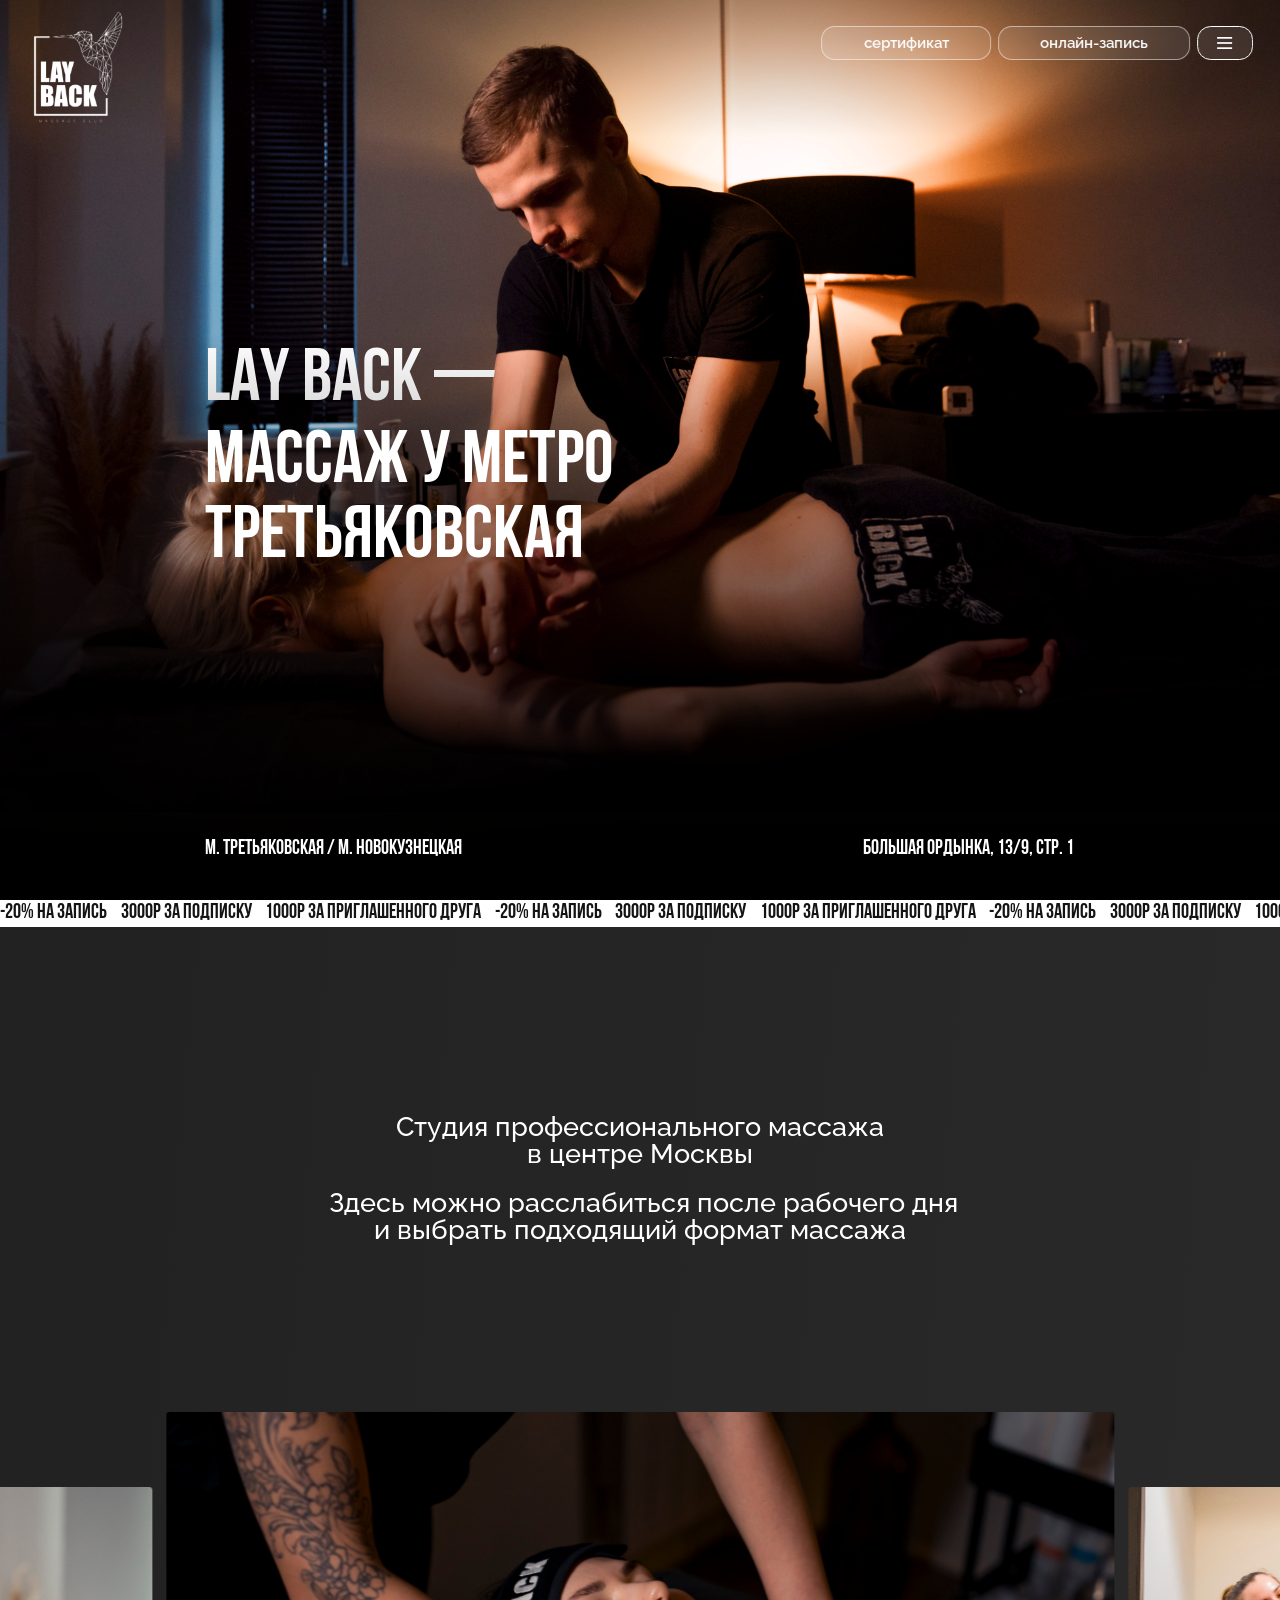
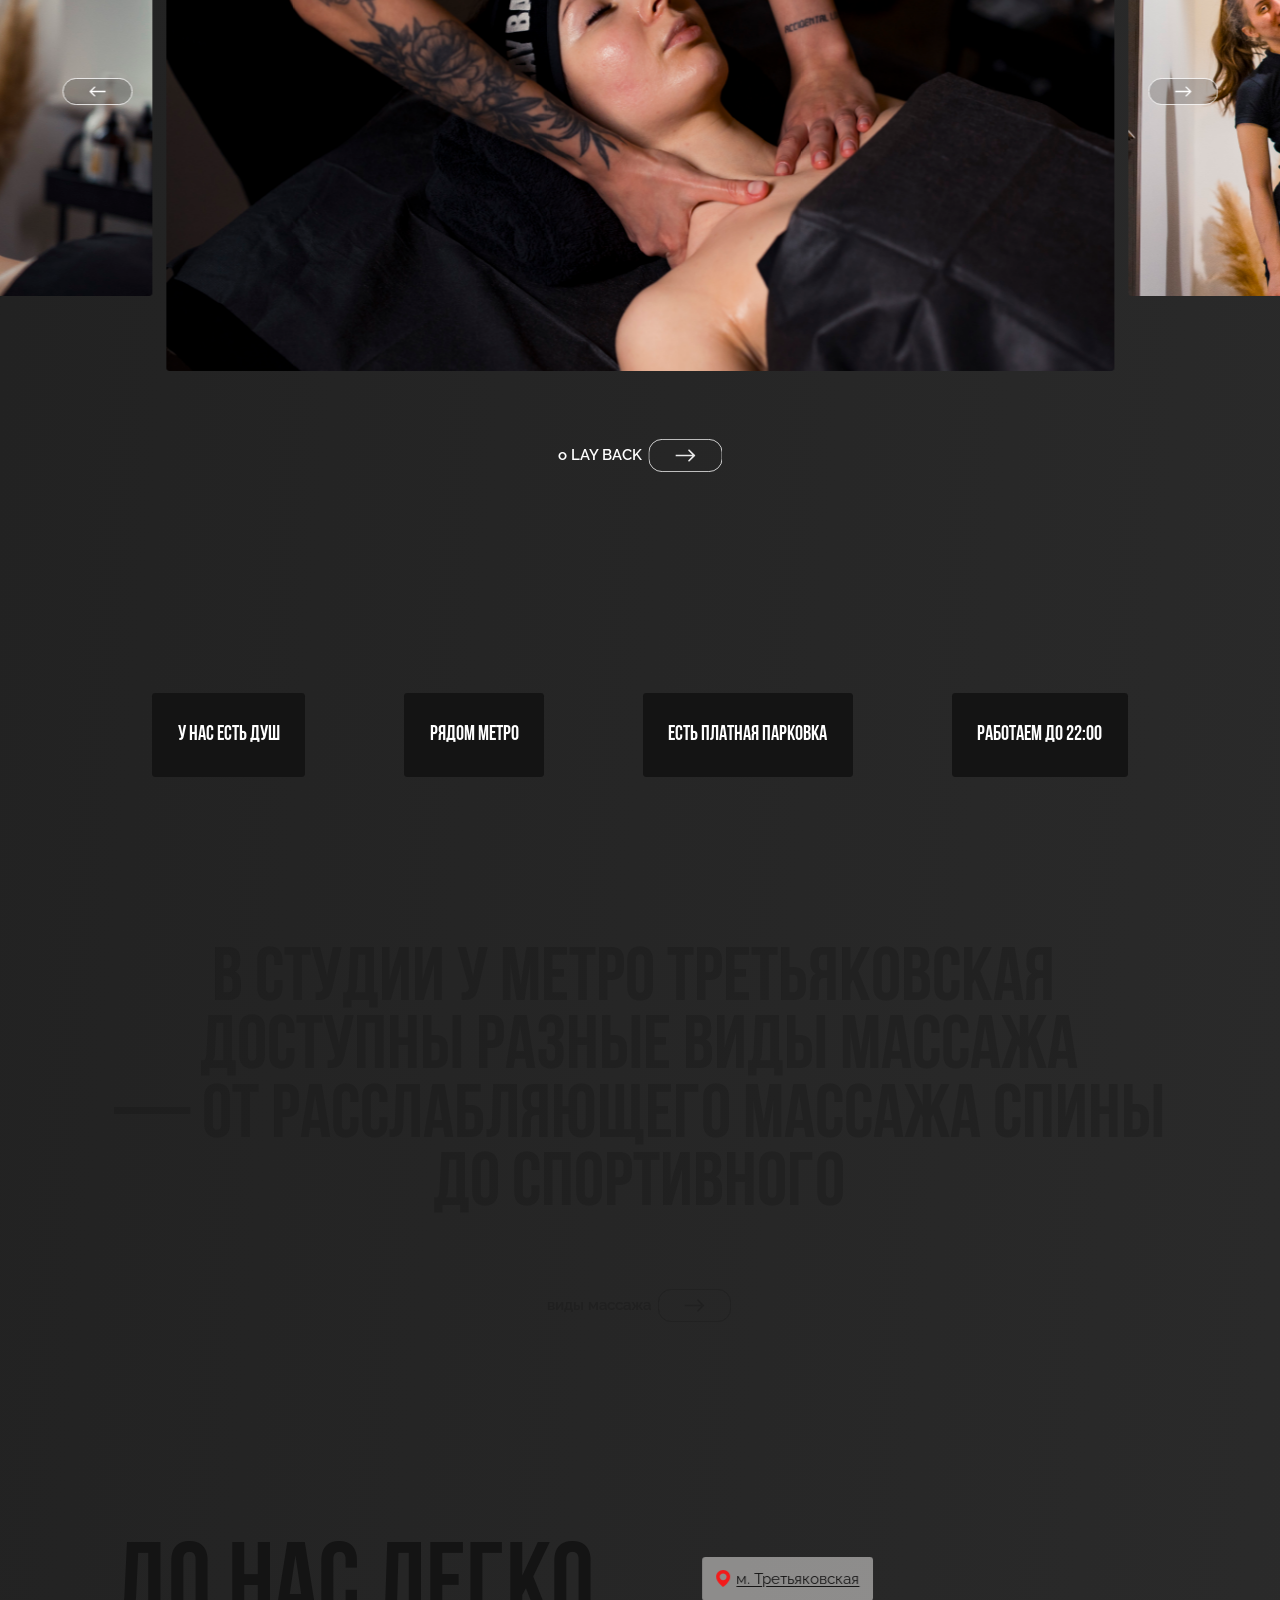
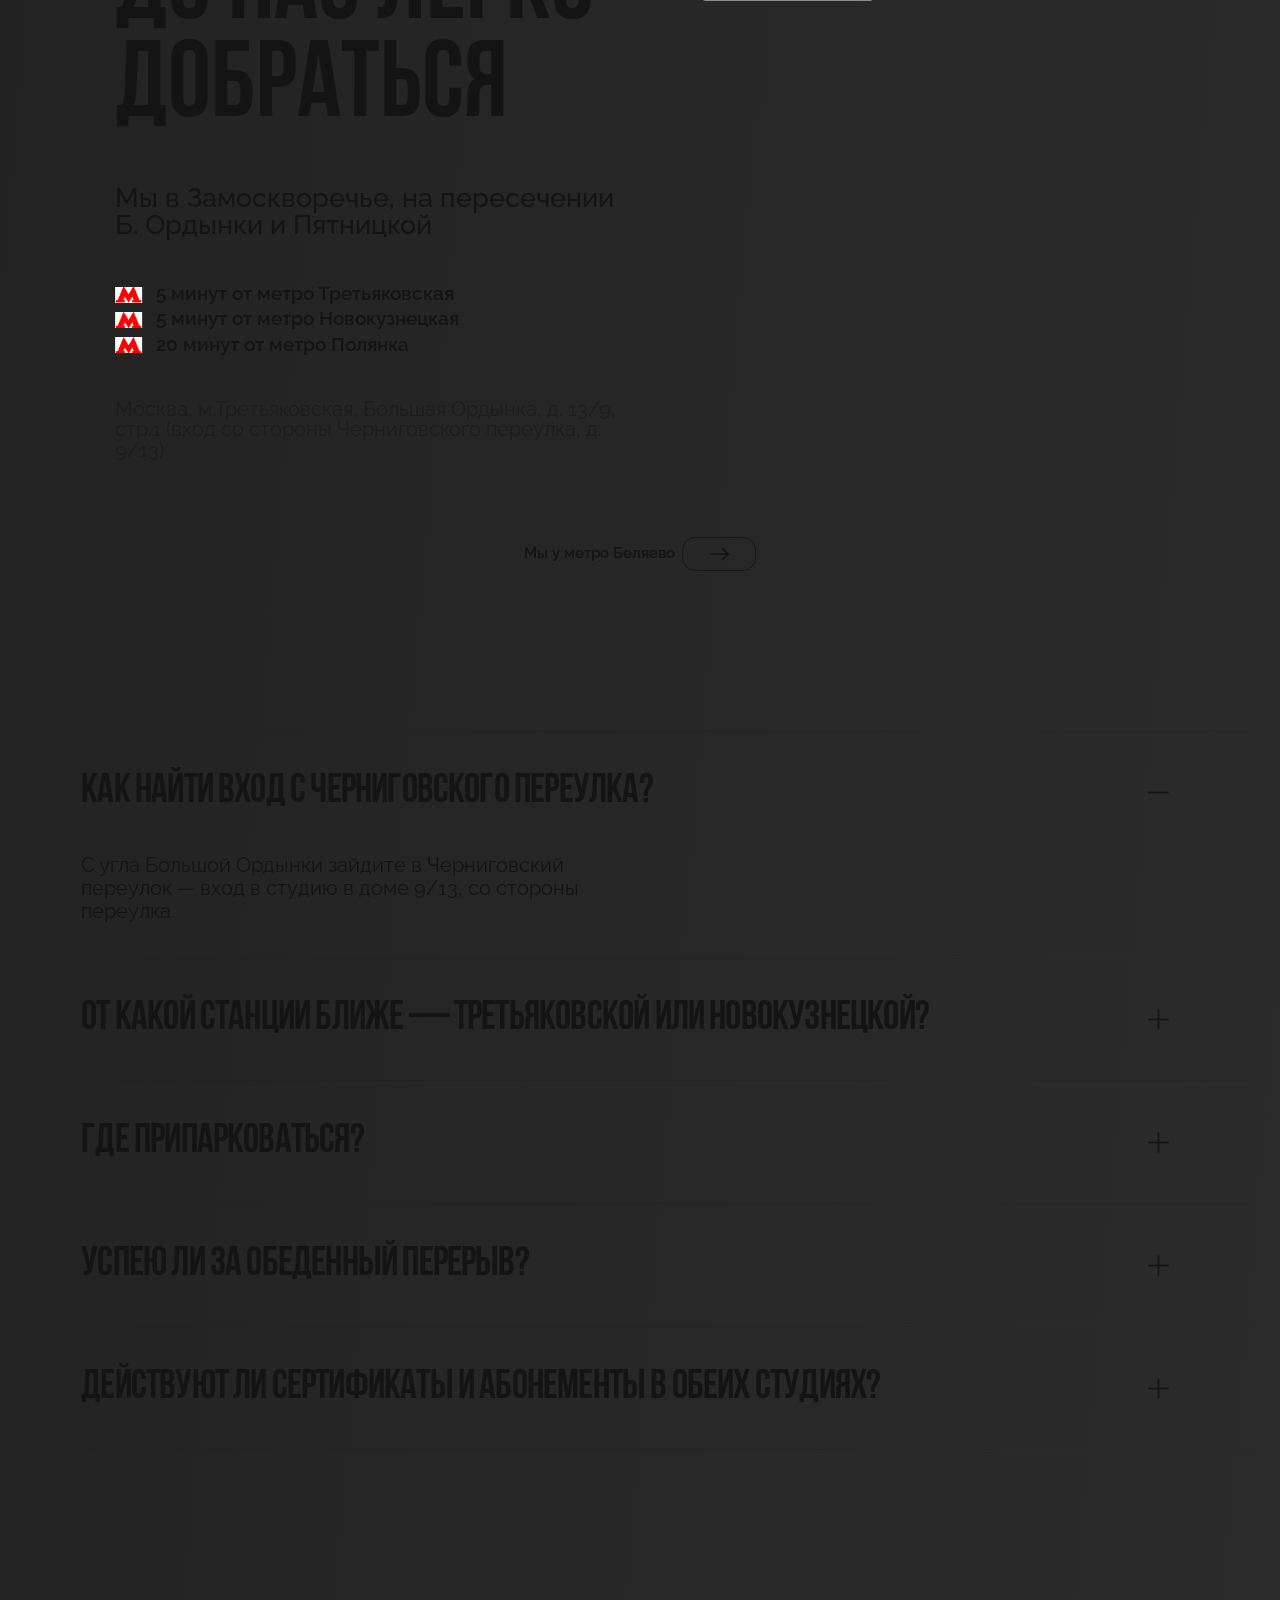
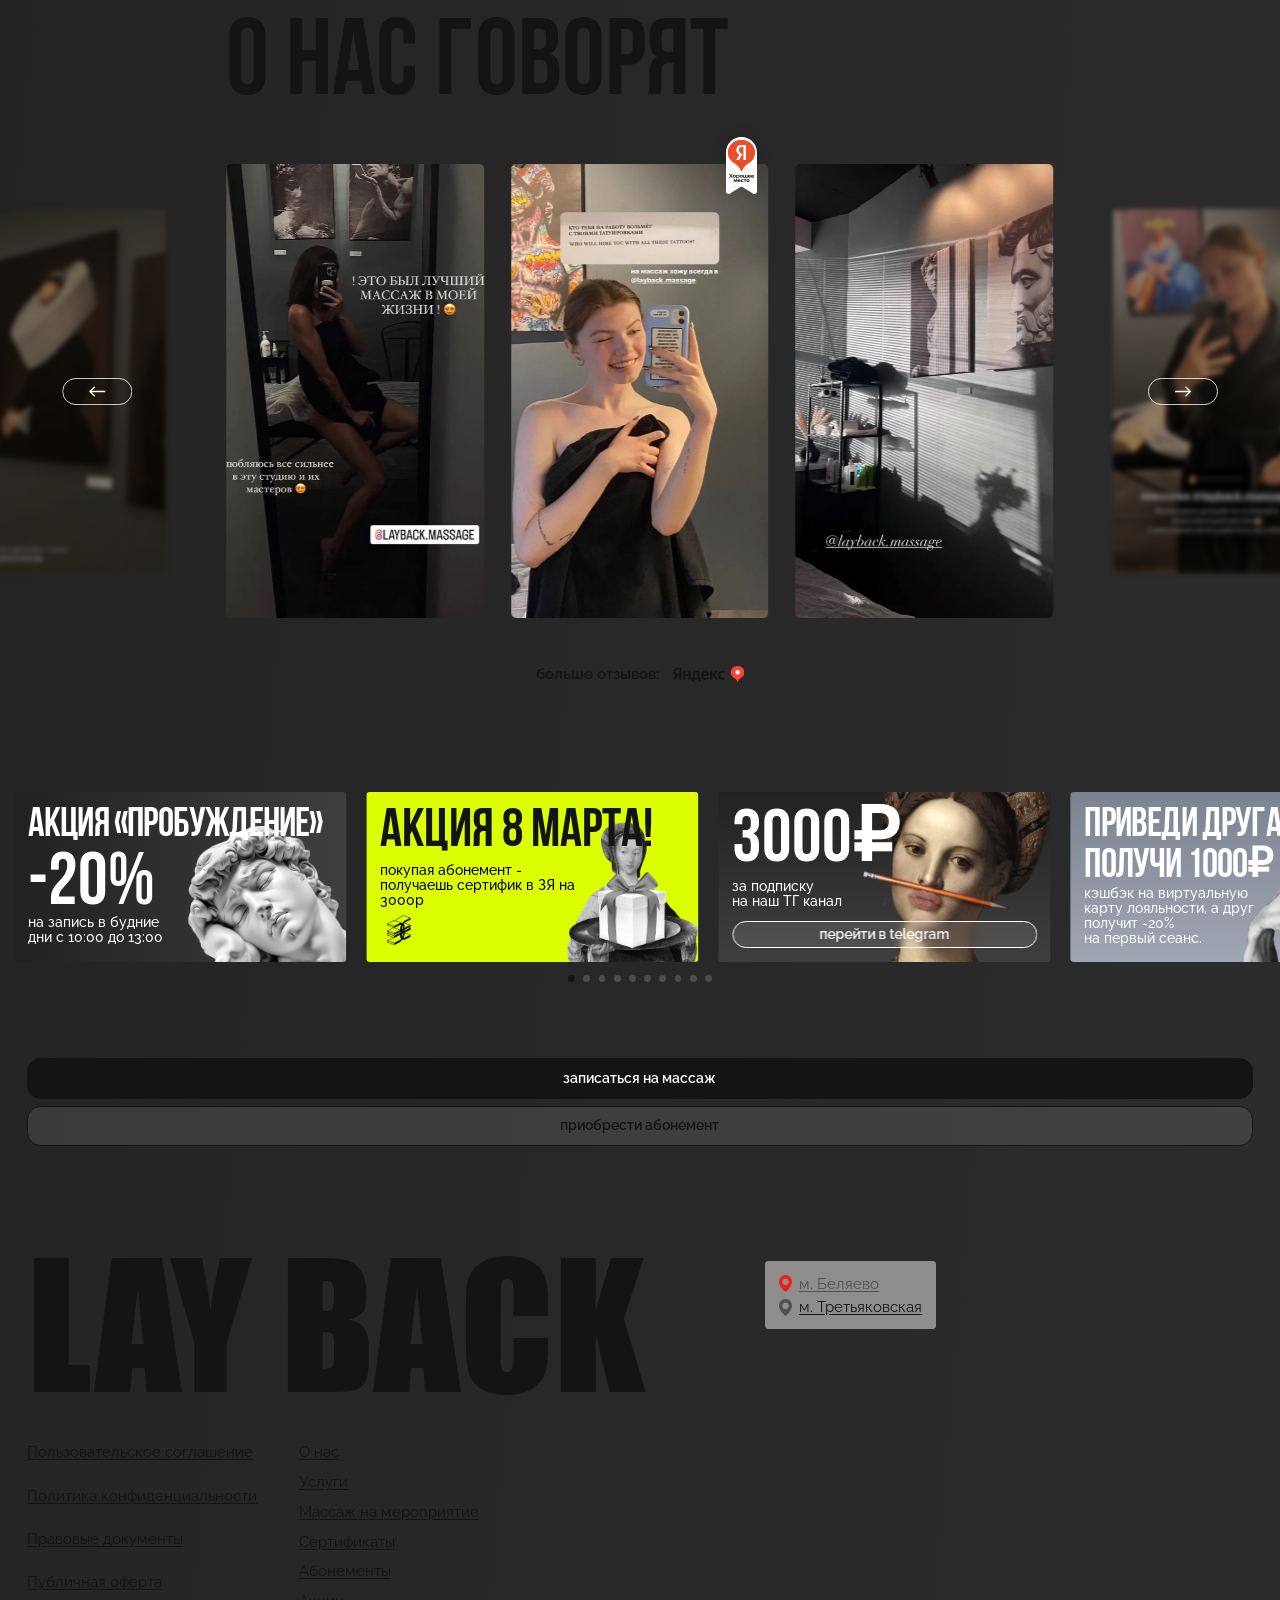
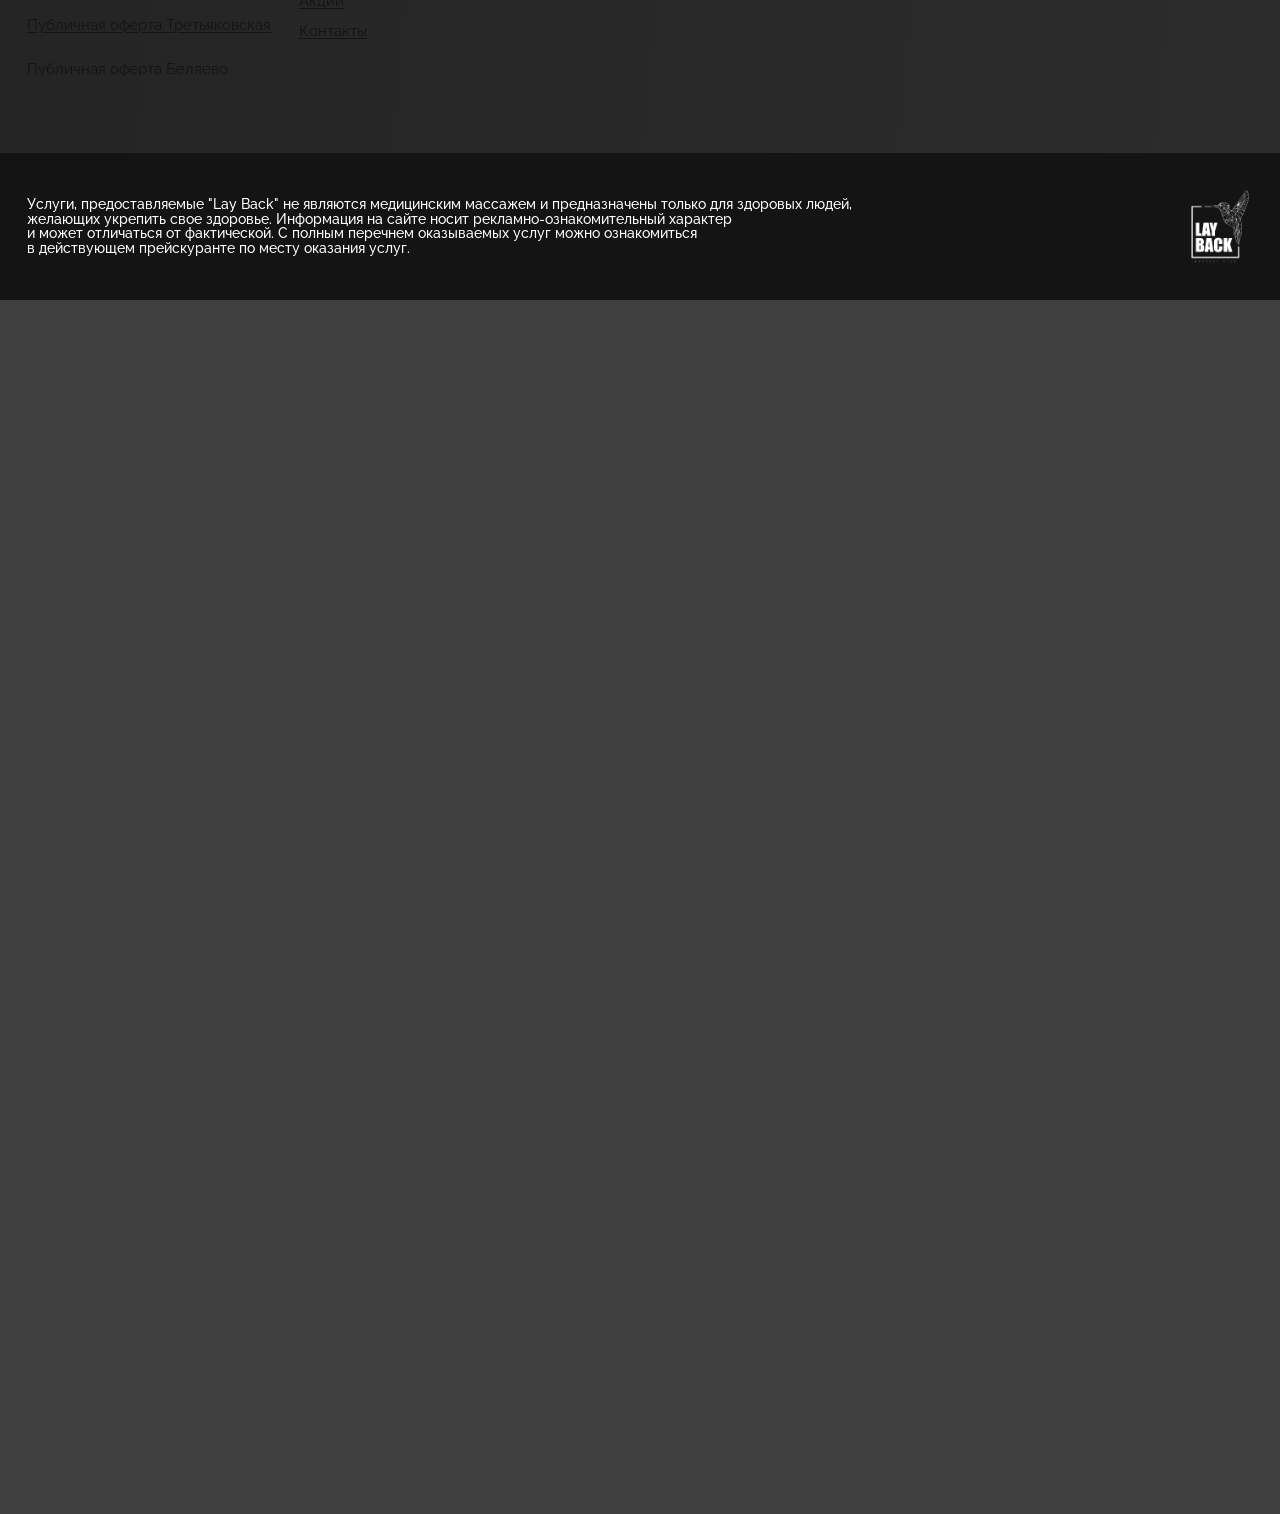
==== commit c0ed14ad: "Relayout the reviews carousel when the viewport mode changes. Slide sizes and gaps differ per mode, " ====
--- a/index.html
+++ b/index.html
@@ -29,9 +29,9 @@
     })();
   </script>
   <link rel="stylesheet" href="https://cdn.jsdelivr.net/npm/swiper@11/swiper-bundle.min.css">
-  <link rel="stylesheet" href="css/styles.css?v=18">
-  <link rel="stylesheet" href="css/mobile.css?v=19">
-  <link rel="stylesheet" href="css/tablet.css?v=1">
+  <link rel="stylesheet" href="css/styles.css?v=19">
+  <link rel="stylesheet" href="css/mobile.css?v=20">
+  <link rel="stylesheet" href="css/tablet.css?v=2">
 </head>
 <body>
   <div class="page">
@@ -106,7 +106,7 @@
 
     <section class="about">
       <div class="about__intro">
-        <p>Студия профессионального массажа<span class="is-tablet-space"> </span><br>в центре Москвы</p>
+        <p>Студия профессионального массажа<span class="is-break-space"> </span><br>в центре Москвы</p>
         <p> Здесь можно расслабиться после рабочего дня<br>и выбрать подходящий формат массажа</p>
       </div>
       <div class="gallery">
@@ -427,6 +427,6 @@
     <a class="hero__cta-btn hero__cta-btn--ghost" href="https://lay-back.ru/sertifikaty/">сертификат</a>
   </div>
   <script src="https://cdn.jsdelivr.net/npm/swiper@11/swiper-bundle.min.js"></script>
-  <script src="js/main.js?v=13"></script>
+  <script src="js/main.js?v=14"></script>
 </body>
 </html>
--- a/css/styles.css
+++ b/css/styles.css
@@ -566,6 +566,11 @@
   display: none;
 }
 
+/* пробел вместо скрытого переноса — иначе слова слипаются */
+.is-break-space {
+  display: none;
+}
+
 .hero__meta {
   display: flex;
   align-items: center;
--- a/css/mobile.css
+++ b/css/mobile.css
@@ -4,6 +4,10 @@
 }
 
 html.is-mobile .is-mobile-break {
+  display: inline;
+}
+
+html.is-mobile .is-break-space {
   display: inline;
 }
 
--- a/css/tablet.css
+++ b/css/tablet.css
@@ -1,11 +1,6 @@
 /* ===== Tablet / 744 — референс Tab 744, филиал ===== */
 
-/* пробел появляется только там, где мобильный <br> скрыт */
-.is-tablet-space {
-  display: none;
-}
-
-html.is-tablet .is-tablet-space {
+html.is-tablet .is-break-space {
   display: inline;
 }
 
